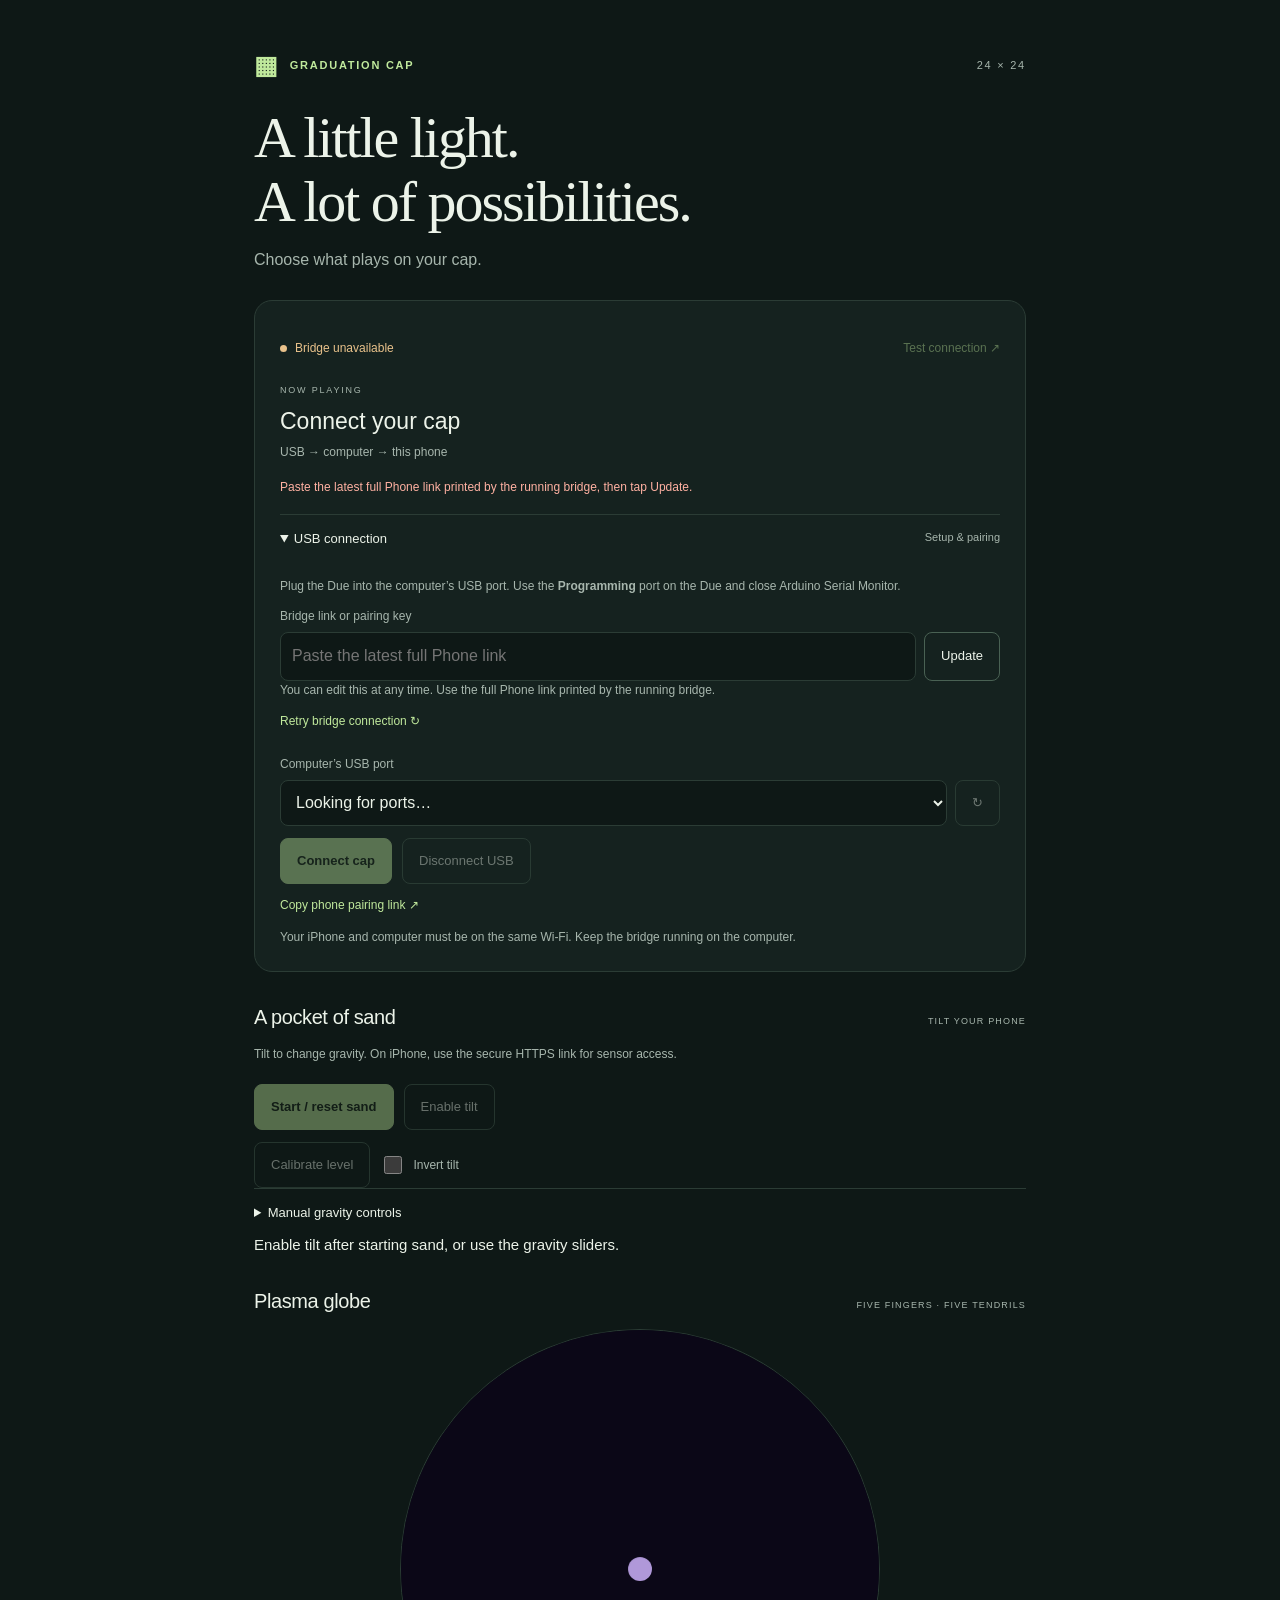
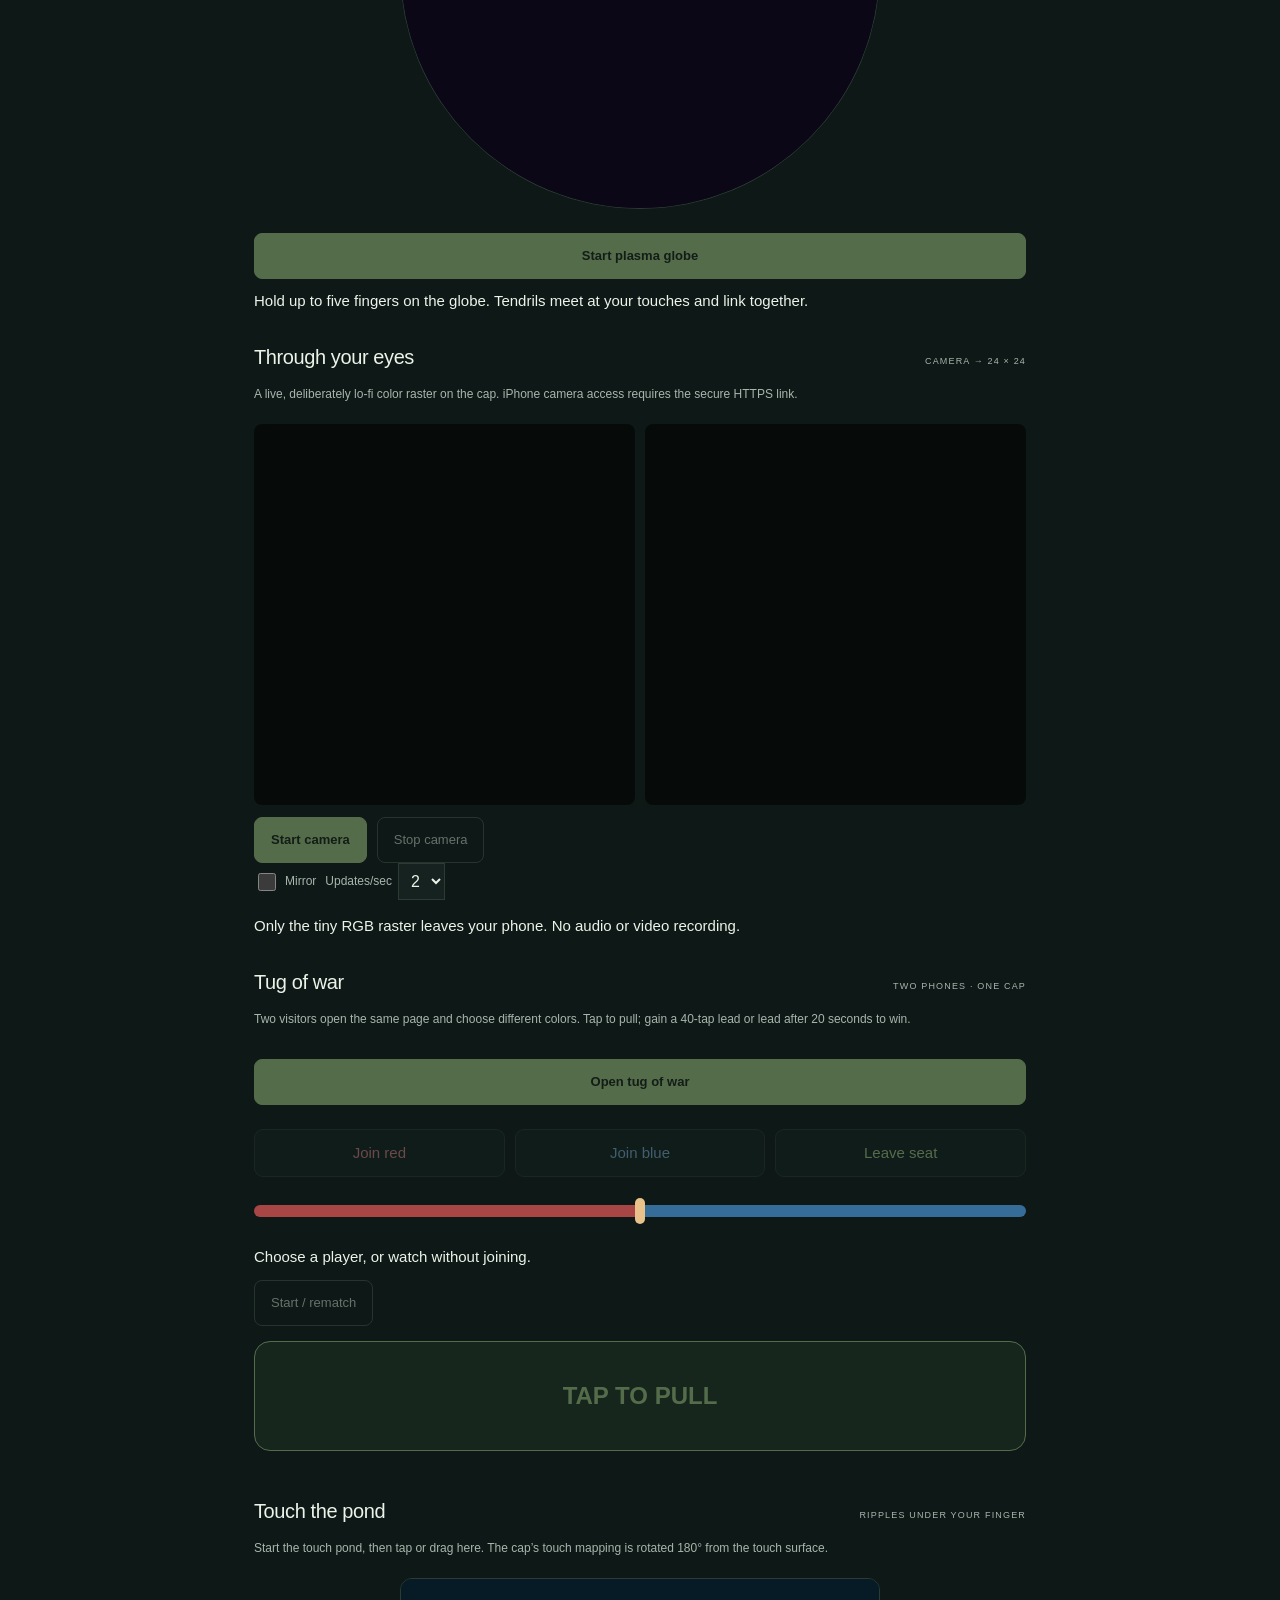
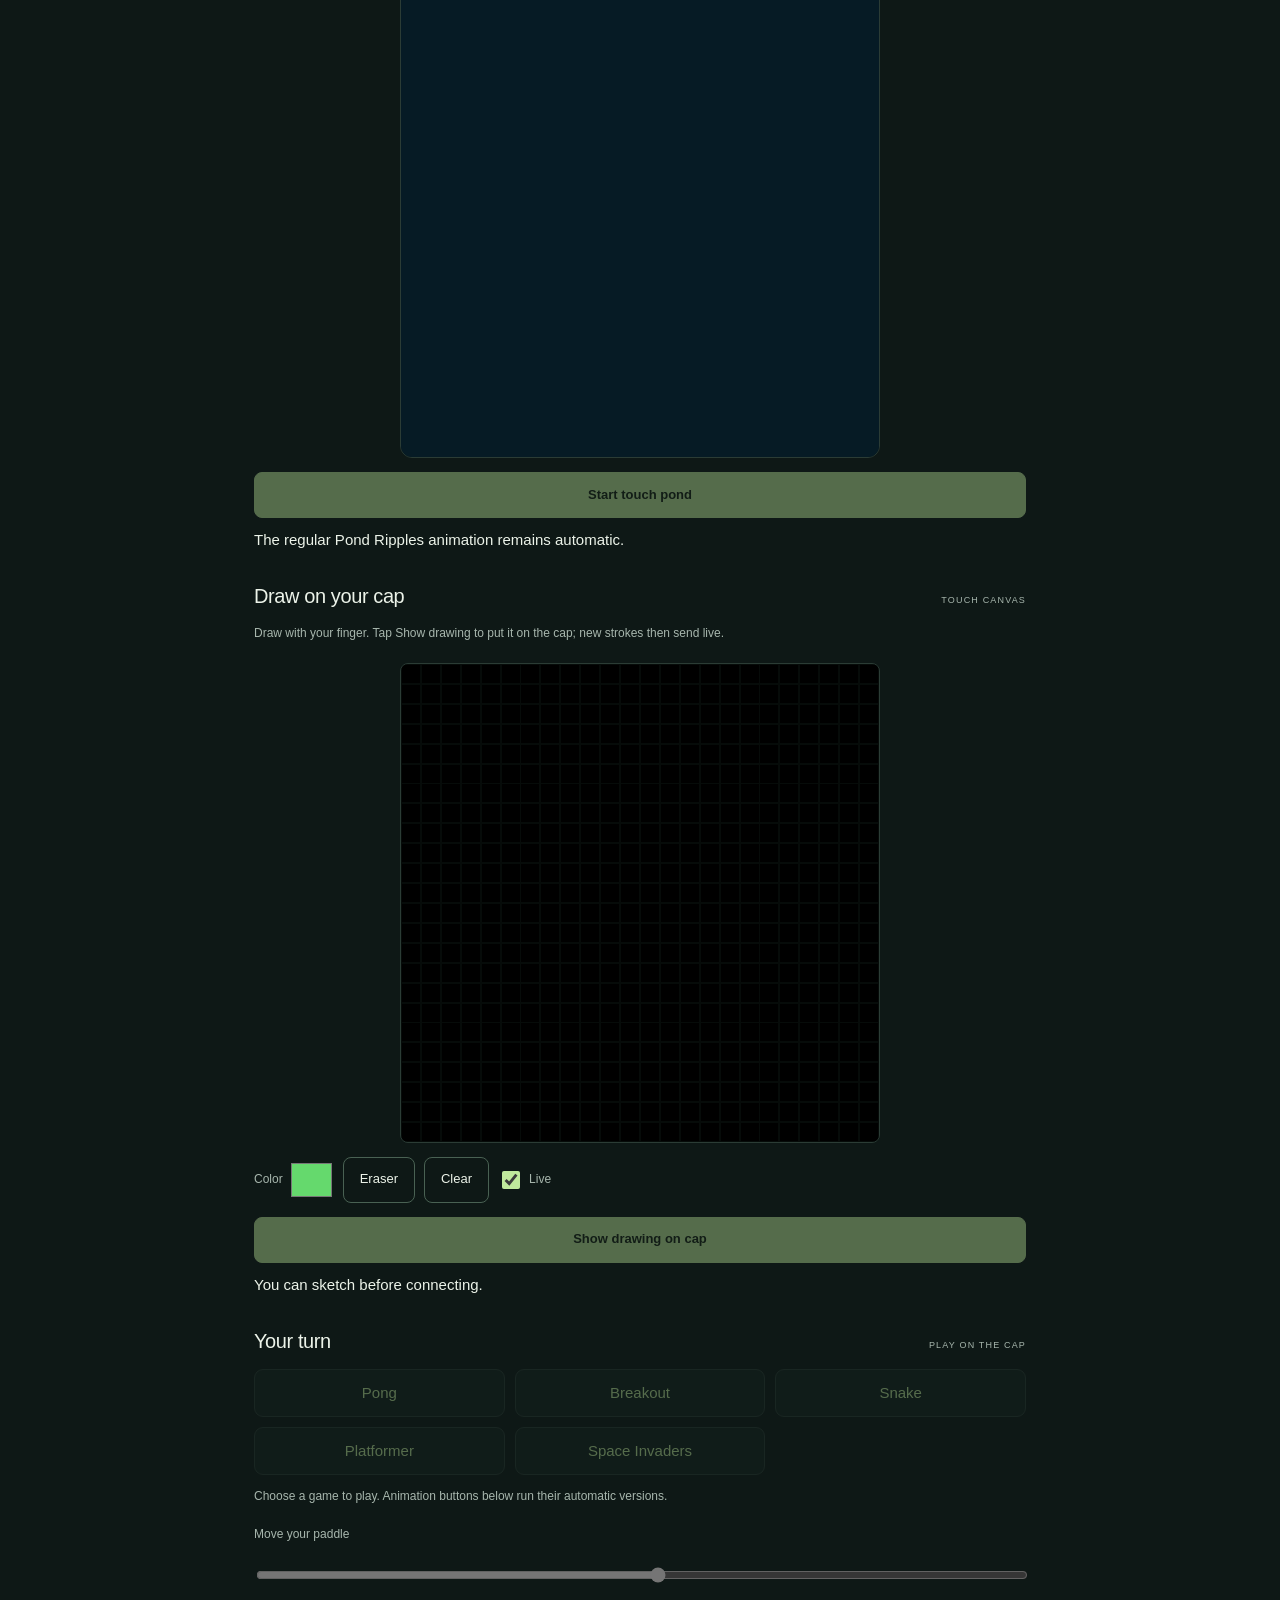
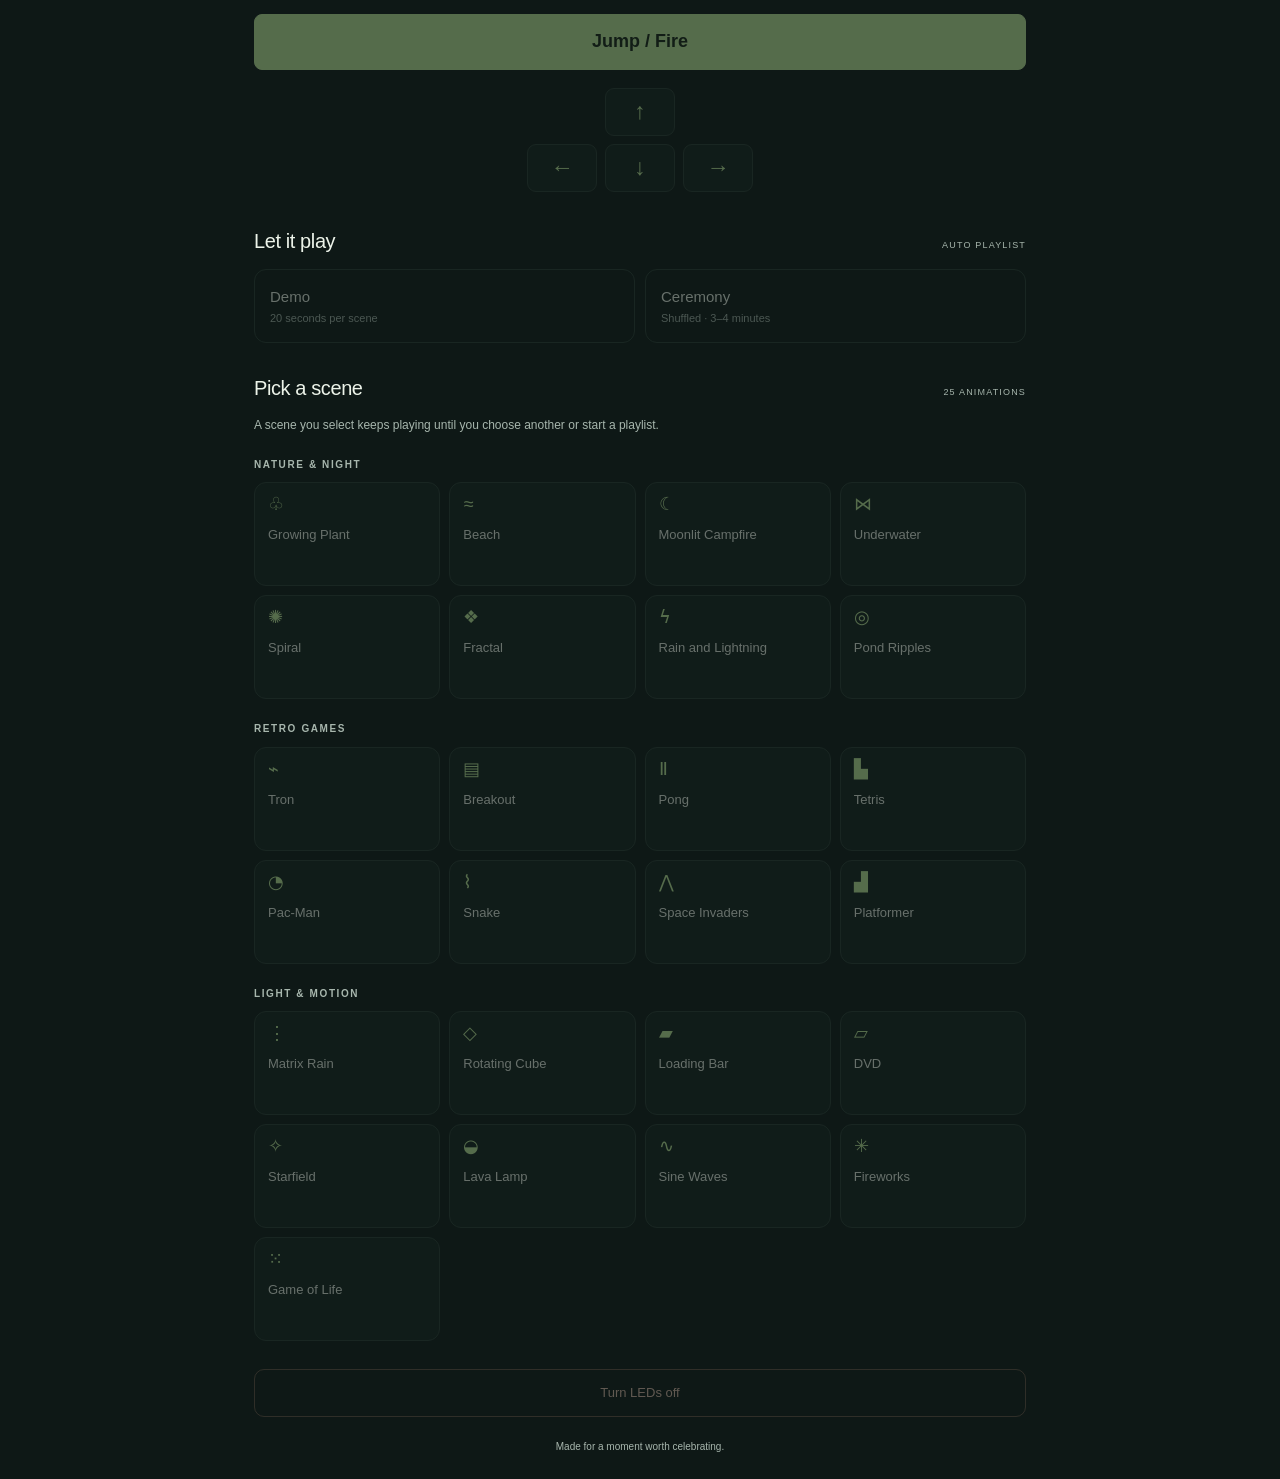
==== index.html @ 02a9f04c "Add files via upload" ====
<!doctype html>
<html lang="en">
<head>
  <meta charset="utf-8">
  <meta name="viewport" content="width=device-width,initial-scale=1,viewport-fit=cover">
  <meta name="theme-color" content="#0e1816">
  <title>Graduation Cap · Controller</title>
  <link rel="stylesheet" href="style.css?v=6">
  <script src="app.js?v=6" defer></script>
</head>
<body>
<main>
  <header>
    <div class="eyebrow"><span class="matrix-icon" aria-hidden="true">▦</span> GRADUATION CAP <span class="edition">24 × 24</span></div>
    <h1>A little light.<br>A lot of possibilities.</h1>
    <p class="intro">Choose what plays on your cap.</p>
  </header>
  <section class="connection" aria-label="Cap connection">
    <div class="connection-top"><span id="connectionBadge" class="badge"><i></i> Checking bridge</span><button id="ping" class="text-button" data-control disabled>Test connection ↗</button></div>
    <div class="now"><span class="label">NOW PLAYING</span><strong id="nowPlaying">Connect your cap</strong><span id="modeLabel">USB → computer → this phone</span></div>
    <p id="feedback" class="feedback" role="status" aria-live="polite">Opening the local bridge…</p>
    <details id="setup" open>
      <summary>USB connection <span>Setup & pairing</span></summary>
      <div class="setup-body">
        <p>Plug the Due into the computer’s USB port. Use the <strong>Programming</strong> port on the Due and close Arduino Serial Monitor.</p>
        <div id="pairing"><label for="pairKey">Bridge link or pairing key</label><div class="input-row"><input id="pairKey" type="text" autocomplete="off" autocapitalize="none" spellcheck="false" placeholder="Paste the latest full Phone link"><button id="pair" class="secondary">Update</button></div><p class="hint">You can edit this at any time. Use the full Phone link printed by the running bridge.</p><button id="retry" class="text-button">Retry bridge connection ↻</button></div>
        <label for="ports">Computer’s USB port</label>
        <div class="input-row"><select id="ports"><option value="">Looking for ports…</option></select><button id="refresh" class="secondary" aria-label="Refresh USB ports">↻</button></div>
        <div class="setup-actions"><button id="connect" class="primary">Connect cap</button><button id="disconnect" class="secondary" disabled>Disconnect USB</button></div>
        <button id="copyLink" class="text-button">Copy phone pairing link ↗</button>
        <p class="hint">Your iPhone and computer must be on the same Wi-Fi. Keep the bridge running on the computer.</p>
      </div>
    </details>
  </section>
  <section id="sandSection" aria-label="Tilt controlled sand">
    <div class="section-title"><h2>A pocket of sand</h2><span>TILT YOUR PHONE</span></div>
    <p class="section-note">Tilt to change gravity. On iPhone, use the secure HTTPS link for sensor access.</p>
    <div class="setup-actions"><button id="startSand" class="primary" data-control disabled>Start / reset sand</button><button id="enableTilt" class="secondary">Enable tilt</button></div>
    <div class="setup-actions"><button id="calibrateTilt" class="secondary">Calibrate level</button><label class="live-label"><input id="invertTilt" type="checkbox"> Invert tilt</label></div>
    <details><summary>Manual gravity controls</summary><label for="gravityX">Left / right</label><input id="gravityX" class="paddle-slider" type="range" min="-100" max="100" value="0"><label for="gravityY">Up / down</label><input id="gravityY" class="paddle-slider" type="range" min="-100" max="100" value="80"></details>
    <p id="sandStatus" class="hint" role="status">Enable tilt after starting sand, or use the gravity sliders.</p>
  </section>
  <section aria-label="Multi touch plasma globe">
    <div class="section-title"><h2>Plasma globe</h2><span>FIVE FINGERS · FIVE TENDRILS</span></div>
    <canvas id="plasmaCanvas" width="480" height="480" aria-label="Touch with multiple fingers to attract plasma tendrils"></canvas>
    <button id="startPlasma" class="primary" data-control disabled>Start plasma globe</button>
    <p id="plasmaStatus" class="hint" role="status">Hold up to five fingers on the globe. Tendrils meet at your touches and link together.</p>
  </section>
  <section aria-label="Live camera rasterization">
    <div class="section-title"><h2>Through your eyes</h2><span>CAMERA → 24 × 24</span></div>
    <p class="section-note">A live, deliberately lo-fi color raster on the cap. iPhone camera access requires the secure HTTPS link.</p>
    <div class="camera-previews"><video id="cameraFeed" autoplay muted playsinline aria-label="Local camera preview"></video><canvas id="videoRaster" width="24" height="24" aria-label="24 by 24 camera raster preview"></canvas></div>
    <div class="setup-actions"><button id="startVideo" class="primary" data-control disabled>Start camera</button><button id="stopVideo" class="secondary" disabled>Stop camera</button></div>
    <div class="drawing-tools"><label class="live-label"><input id="mirrorVideo" type="checkbox"> Mirror</label><label>Updates/sec <select id="videoFPS"><option>1</option><option selected>2</option><option>3</option></select></label></div>
    <p id="videoStatus" class="hint" role="status">Only the tiny RGB raster leaves your phone. No audio or video recording.</p>
  </section>
  <section aria-label="Two player tug of war">
    <div class="section-title"><h2>Tug of war</h2><span>TWO PHONES · ONE CAP</span></div>
    <p class="section-note">Two visitors open the same page and choose different colors. Tap to pull; gain a 40-tap lead or lead after 20 seconds to win.</p>
    <button id="openTug" class="primary" data-control disabled>Open tug of war</button>
    <div class="game-buttons tug-seats"><button id="joinRed" disabled>Join red</button><button id="joinBlue" disabled>Join blue</button><button id="leaveTug" disabled>Leave seat</button></div>
    <div class="tug-track" aria-label="Shared rope position"><span id="tugKnot"></span></div>
    <p id="tugStatus" class="hint" role="status">Choose a player, or watch without joining.</p>
    <div class="setup-actions"><button id="startTug" class="secondary" disabled>Start / rematch</button></div>
    <button id="tapTug" class="tap-button" disabled>TAP TO PULL</button>
  </section>
  <section aria-label="Interactive pond ripples">
    <div class="section-title"><h2>Touch the pond</h2><span>RIPPLES UNDER YOUR FINGER</span></div>
    <p class="section-note">Start the touch pond, then tap or drag here. The cap’s touch mapping is rotated 180° from the touch surface.</p>
    <canvas id="rippleCanvas" width="480" height="480" aria-label="Touch here to create ripples on the cap"></canvas>
    <button id="startRipples" class="primary" data-control disabled>Start touch pond</button>
    <p id="rippleStatus" class="hint" role="status">The regular Pond Ripples animation remains automatic.</p>
  </section>
  <section class="creative" aria-label="Touch drawing">
    <div class="section-title"><h2>Draw on your cap</h2><span>TOUCH CANVAS</span></div>
    <p class="section-note">Draw with your finger. Tap Show drawing to put it on the cap; new strokes then send live.</p>
    <canvas id="drawCanvas" width="480" height="480" aria-label="24 by 24 pixel drawing canvas"></canvas>
    <div class="drawing-tools">
      <label class="color-label">Color <input id="brushColor" type="color" value="#65d96d"></label>
      <button id="eraser" class="secondary" aria-pressed="false">Eraser</button>
      <button id="clearDrawing" class="secondary">Clear</button>
      <label class="live-label"><input id="liveDrawing" type="checkbox" checked> Live</label>
    </div>
    <button id="showDrawing" class="primary" data-control disabled>Show drawing on cap</button>
    <p id="drawingStatus" class="hint" role="status">You can sketch before connecting.</p>
  </section>
  <section aria-label="Playable games">
    <div class="section-title"><h2>Your turn</h2><span>PLAY ON THE CAP</span></div>
    <div class="game-buttons"><button data-game="6" data-control disabled>Pong</button><button data-game="3" data-control disabled>Breakout</button><button data-game="13" data-control disabled>Snake</button><button data-game="16" data-control disabled>Platformer</button><button data-game="14" data-control disabled>Space Invaders</button></div>
    <p id="gameHelp" class="section-note">Choose a game to play. Animation buttons below run their automatic versions.</p>
    <label id="paddleLabel" for="paddle">Move your paddle</label><input id="paddle" class="paddle-slider" type="range" min="0" max="23" value="12" disabled>
    <button id="gameAction" class="primary game-action" disabled>Jump / Fire</button>
    <div id="snakePad" class="snake-pad" aria-label="Directional game controls and swipe area">
      <button data-direction="UP" disabled aria-label="Move up">↑</button>
      <div><button data-direction="LEFT" disabled aria-label="Move left">←</button><button data-direction="DOWN" disabled aria-label="Move down">↓</button><button data-direction="RIGHT" disabled aria-label="Move right">→</button></div>
    </div>
  </section>
  <section class="playlist" aria-label="Playback controls">
    <div class="section-title"><h2>Let it play</h2><span>AUTO PLAYLIST</span></div>
    <div class="mode-buttons"><button data-mode="DEMO" data-control disabled><strong>Demo</strong><span>20 seconds per scene</span></button><button data-mode="CEREMONY" data-control disabled><strong>Ceremony</strong><span>Shuffled · 3–4 minutes</span></button></div>
  </section>
  <section aria-label="Select an animation">
    <div class="section-title"><h2>Pick a scene</h2><span id="sceneCount">25 ANIMATIONS</span></div>
    <p class="section-note">A scene you select keeps playing until you choose another or start a playlist.</p>
    <div id="animations"></div>
  </section>
  <footer><button id="off" class="off-button" data-control disabled>Turn LEDs off</button><p>Made for a moment worth celebrating.</p></footer>
</main>
<script src="creative.js?v=6" defer></script>
<script src="pond.js?v=6" defer></script>
<script src="effects.js?v=6" defer></script>
</body>
</html>
---- style.css ----
:root{color-scheme:dark;--bg:#0e1816;--panel:#15221f;--line:#2b3c35;--muted:#a7b6ad;--text:#ecf3e9;--green:#c0e99c;--amber:#e9c28b}*{box-sizing:border-box}body{margin:0;background:var(--bg);color:var(--text);font:15px/1.55 -apple-system,BlinkMacSystemFont,"Segoe UI",sans-serif}main{max-width:820px;margin:auto;padding:40px 24px 24px;padding-bottom:max(24px,env(safe-area-inset-bottom))}button,input,select{font:inherit}button{cursor:pointer;touch-action:manipulation}button:disabled{cursor:default;opacity:.4}button:focus-visible,input:focus-visible,select:focus-visible,summary:focus-visible{outline:2px solid var(--green);outline-offset:4px}header{padding:8px 0 28px}.eyebrow{font-size:11px;letter-spacing:.16em;font-weight:650;display:flex;align-items:center;gap:10px;color:var(--green)}.matrix-icon{font-size:25px;line-height:1}.edition{margin-left:auto;font-weight:400;color:var(--muted)}h1{font-family:Georgia,"Times New Roman",serif;font-size:clamp(38px,6vw,58px);font-weight:400;letter-spacing:-.035em;line-height:1.1;margin:28px 0 14px}.intro{margin:0;color:var(--muted);font-size:16px}.connection{background:var(--panel);border:1px solid var(--line);border-radius:18px;padding:22px}.connection-top{display:flex;justify-content:space-between;align-items:center;gap:10px}.badge{font-size:12px;display:inline-flex;gap:8px;align-items:center;color:var(--amber)}.badge i{width:7px;height:7px;display:block;border-radius:50%;background:currentColor}.badge.connected{color:var(--green)}.text-button{border:0;color:var(--green);background:transparent;padding:12px 0;font-size:12px;min-height:44px;text-align:left}.now{display:flex;flex-direction:column;padding:14px 0 0;gap:3px}.label{font-size:9px;letter-spacing:.2em;color:var(--muted);margin-bottom:3px}.now strong{font-size:23px;font-weight:500}.now>span:last-child{font-size:12px;color:var(--muted)}.feedback{font-size:12px;color:var(--green);min-height:20px;overflow-wrap:anywhere;margin:16px 0}.feedback.error{color:#ffb1a2}details{border-top:1px solid var(--line)}summary{cursor:pointer;padding:14px 0 0;font-size:13px;min-height:44px}summary span{float:right;font-size:11px;color:var(--muted)}.setup-body{padding-top:6px}.setup-body p{font-size:12px;color:var(--muted)}label{font-size:12px;display:block;color:var(--muted);margin:12px 0 6px}.input-row{display:flex;gap:8px}.input-row input,.input-row select{flex:1;min-width:0;width:100%;background:var(--bg);color:var(--text);border:1px solid var(--line);border-radius:8px;padding:11px;font-size:16px;min-height:46px}.primary,.secondary{border-radius:8px;padding:10px 16px;font-size:13px;min-height:46px;white-space:nowrap}.primary{background:var(--green);color:#182517;border:1px solid var(--green);font-weight:650}.secondary{background:transparent;color:var(--text);border:1px solid #496153}.setup-actions{display:flex;gap:10px;margin:12px 0 0}.hint{margin:0}.section-title{display:flex;align-items:baseline;justify-content:space-between;gap:10px;margin:30px 0 12px}h2{font-size:20px;font-weight:500;letter-spacing:-.02em;margin:0}.section-title>span{font-size:9px;letter-spacing:.13em;color:var(--muted)}.mode-buttons{display:grid;grid-template-columns:1fr 1fr;gap:10px}.mode-buttons button{display:flex;flex-direction:column;align-items:flex-start;background:transparent;color:var(--text);border:1px solid var(--line);padding:15px;border-radius:12px;gap:2px}.mode-buttons strong{font-weight:500;font-size:15px}.mode-buttons span{font-size:11px;color:var(--muted)}.mode-buttons button.active{border-color:var(--green);background:#1d2e23}.section-note{font-size:12px;color:var(--muted);margin:0 0 20px}.group-title{font-size:10px;color:var(--muted);letter-spacing:.16em;margin:22px 0 10px}.scene-grid{display:grid;grid-template-columns:repeat(3,minmax(0,1fr));gap:9px}.scene{background:var(--panel);color:var(--text);text-align:left;border:1px solid var(--line);border-radius:12px;min-height:91px;padding:13px;display:flex;flex-direction:column;gap:13px;position:relative}.scene .symbol{color:var(--green);font-size:18px;font-family:monospace;line-height:1}.scene .scene-name{font-size:12px;line-height:1.25}.scene.active{border-color:var(--green);background:#213122}.scene.active::after{content:"●";position:absolute;right:10px;top:8px;color:var(--green);font-size:8px}.scene.busy{border-color:var(--amber)}footer{text-align:center;padding-top:28px}.off-button{width:100%;min-height:48px;background:transparent;color:#dcbaa9;border:1px solid #635044;border-radius:10px;font-size:13px}footer p{font-size:10px;color:var(--muted);margin:22px 0 0}button:not(:disabled):active{transform:translateY(1px)}@media(min-width:620px){main{padding-top:45px}.scene-grid{grid-template-columns:repeat(4,minmax(0,1fr))}.scene{min-height:104px}.scene .scene-name{font-size:13px}.connection{padding:25px}}@media(max-width:360px){main{padding:25px 16px}.connection{padding:16px}.scene-grid{grid-template-columns:repeat(2,minmax(0,1fr))}.text-button{font-size:11px}}
#drawCanvas{display:block;width:100%;max-width:480px;aspect-ratio:1;margin:0 auto 14px;border:1px solid var(--line);border-radius:8px;touch-action:none;image-rendering:pixelated}.creative{margin-top:24px}.drawing-tools{display:flex;align-items:center;gap:9px;flex-wrap:wrap;margin-bottom:14px}.drawing-tools label{margin:0;display:flex;align-items:center;gap:6px}.color-label input{width:45px;height:42px;border:0;background:none;padding:0}.live-label input{width:18px;height:18px;accent-color:var(--green)}#showDrawing{width:100%;margin-bottom:10px}.game-buttons{display:grid;grid-template-columns:repeat(3,1fr);gap:10px;margin-bottom:12px}.game-buttons button,.snake-pad button{min-height:48px;border:1px solid var(--line);border-radius:9px;background:var(--panel);color:var(--green);font:inherit}.game-buttons button.active{border-color:var(--green)}.paddle-slider{display:block;width:100%;height:50px;accent-color:var(--green);touch-action:pan-y}.snake-pad{touch-action:none;text-align:center;margin:12px auto;max-width:300px}.snake-pad button{width:70px;margin:4px;font-size:23px}.drawing-tools button[aria-pressed=true]{background:#334b35;border-color:var(--green)}#drawingStatus{overflow-wrap:anywhere}

.game-action{display:block;width:100%;margin:14px 0;min-height:56px;font-size:18px;touch-action:manipulation}

#rippleCanvas{display:block;width:100%;max-width:480px;aspect-ratio:1;margin:0 auto 14px;border:1px solid var(--line);border-radius:12px;touch-action:none}#startRipples{width:100%;margin-bottom:10px}#rippleStatus{margin-bottom:24px}
#plasmaCanvas{display:block;width:100%;max-width:480px;aspect-ratio:1;margin:0 auto 14px;border:1px solid var(--line);border-radius:50%;touch-action:none}#startPlasma,#openTug{width:100%;margin:10px 0}.camera-previews{display:grid;grid-template-columns:1fr 1fr;gap:10px}.camera-previews video,.camera-previews canvas{display:block;background:#060b09;max-width:100%;width:100%;aspect-ratio:1;object-fit:cover;border-radius:8px}.camera-previews canvas{image-rendering:pixelated}.drawing-tools select{background:var(--panel);color:var(--text);border:1px solid var(--line);padding:8px;font-size:16px}.tug-seats{margin-top:14px}#joinRed{color:#ef9696}#joinBlue{color:#8dc7ed}.tug-track{height:12px;border-radius:8px;background:linear-gradient(90deg,#a84646 0 50%,#356d98 50%);position:relative;margin:28px 0}#tugKnot{position:absolute;left:50%;top:-7px;height:26px;width:10px;background:var(--amber);border-radius:5px;transform:translateX(-50%);transition:left .15s}.tap-button{width:100%;min-height:110px;border:1px solid var(--green);border-radius:16px;background:#233c28;color:var(--green);font:600 24px/1.2 -apple-system,sans-serif;margin:15px 0;touch-action:none;user-select:none;-webkit-user-select:none}.setup-actions .live-label{margin:auto 0;display:flex;gap:8px;align-items:center}
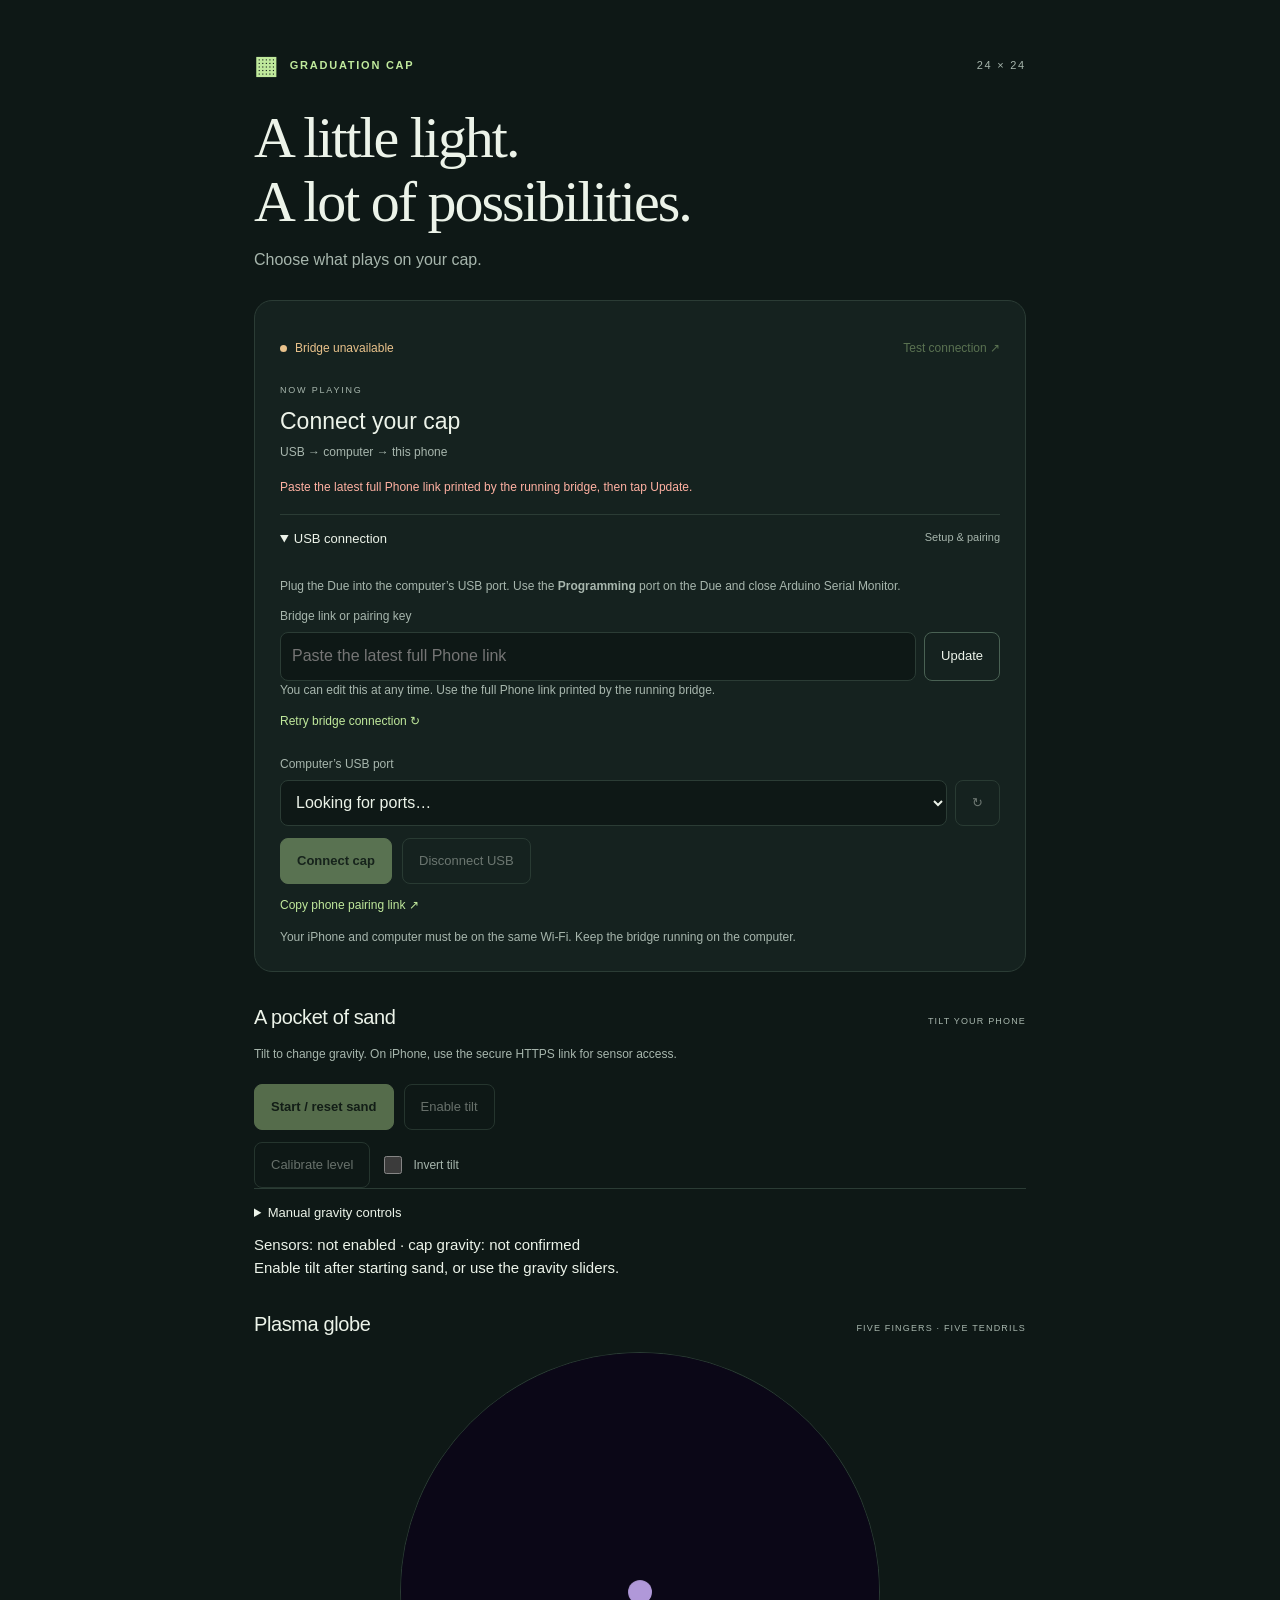
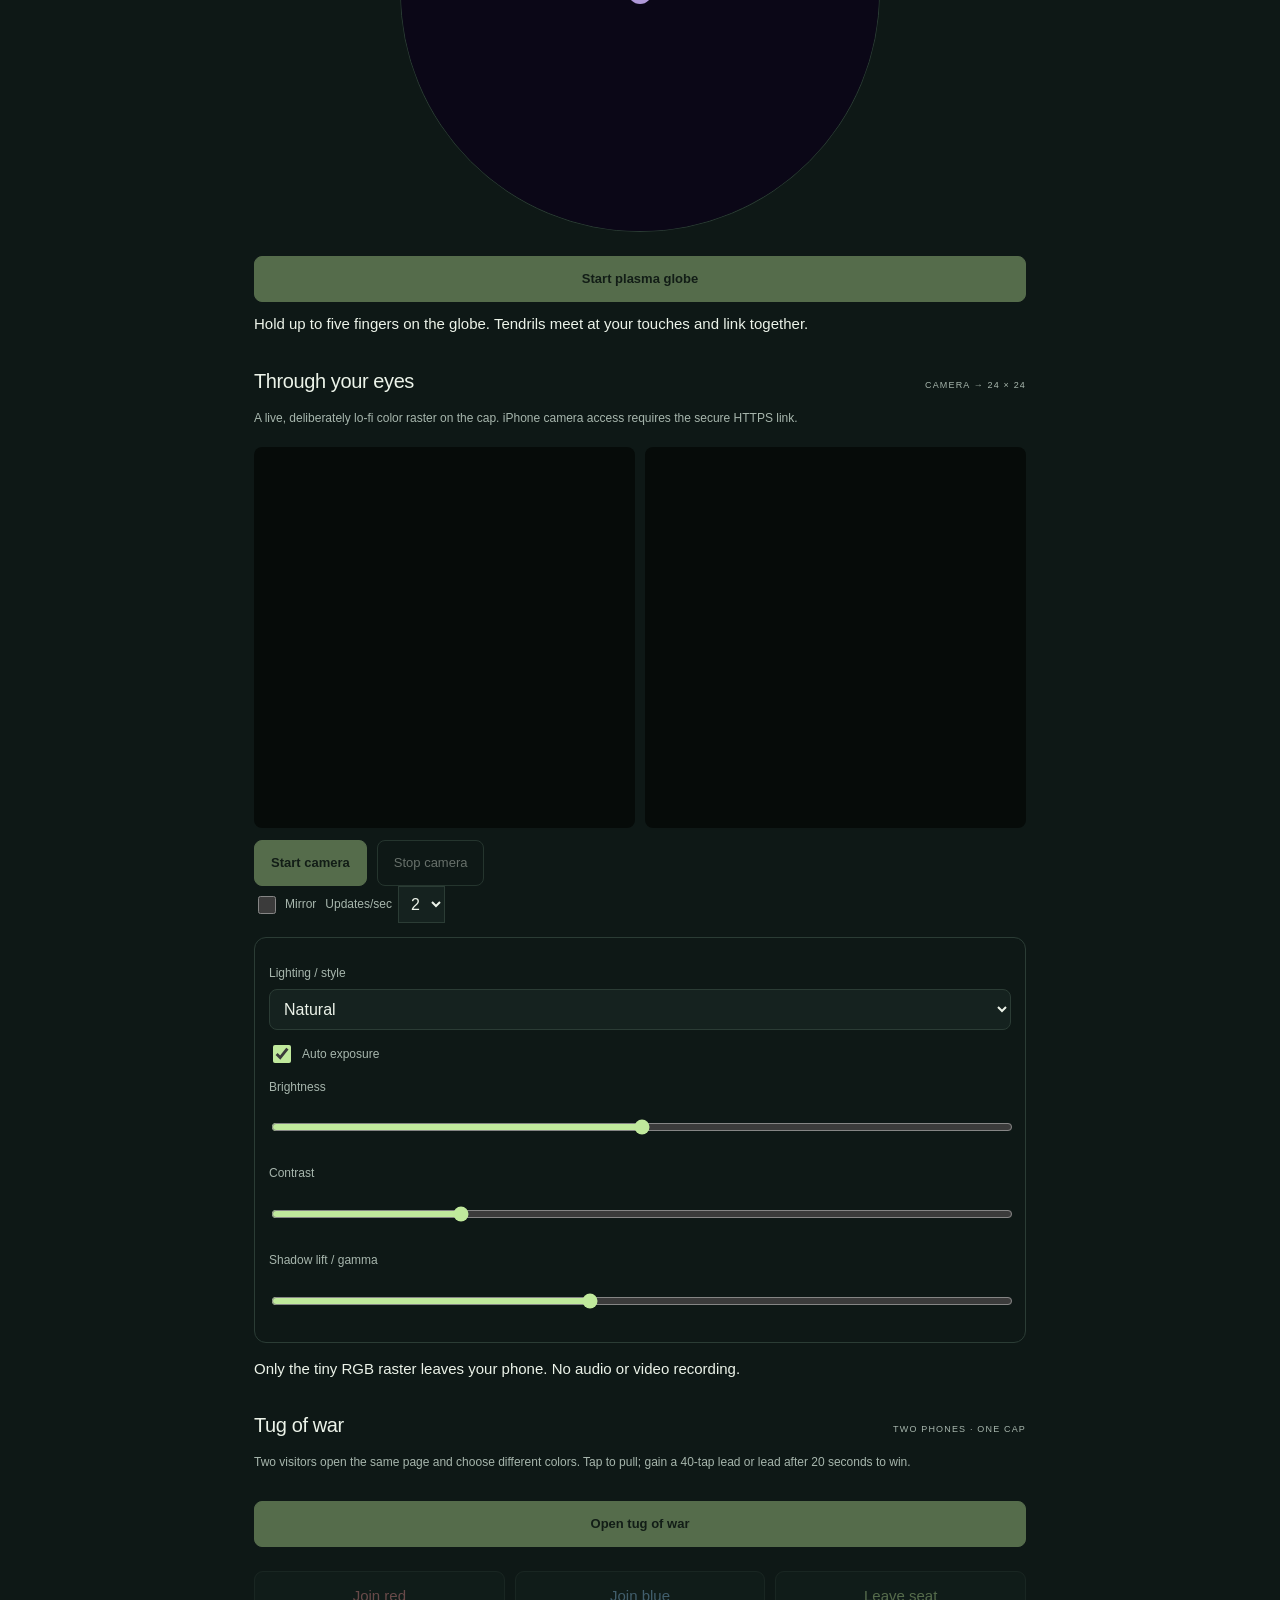
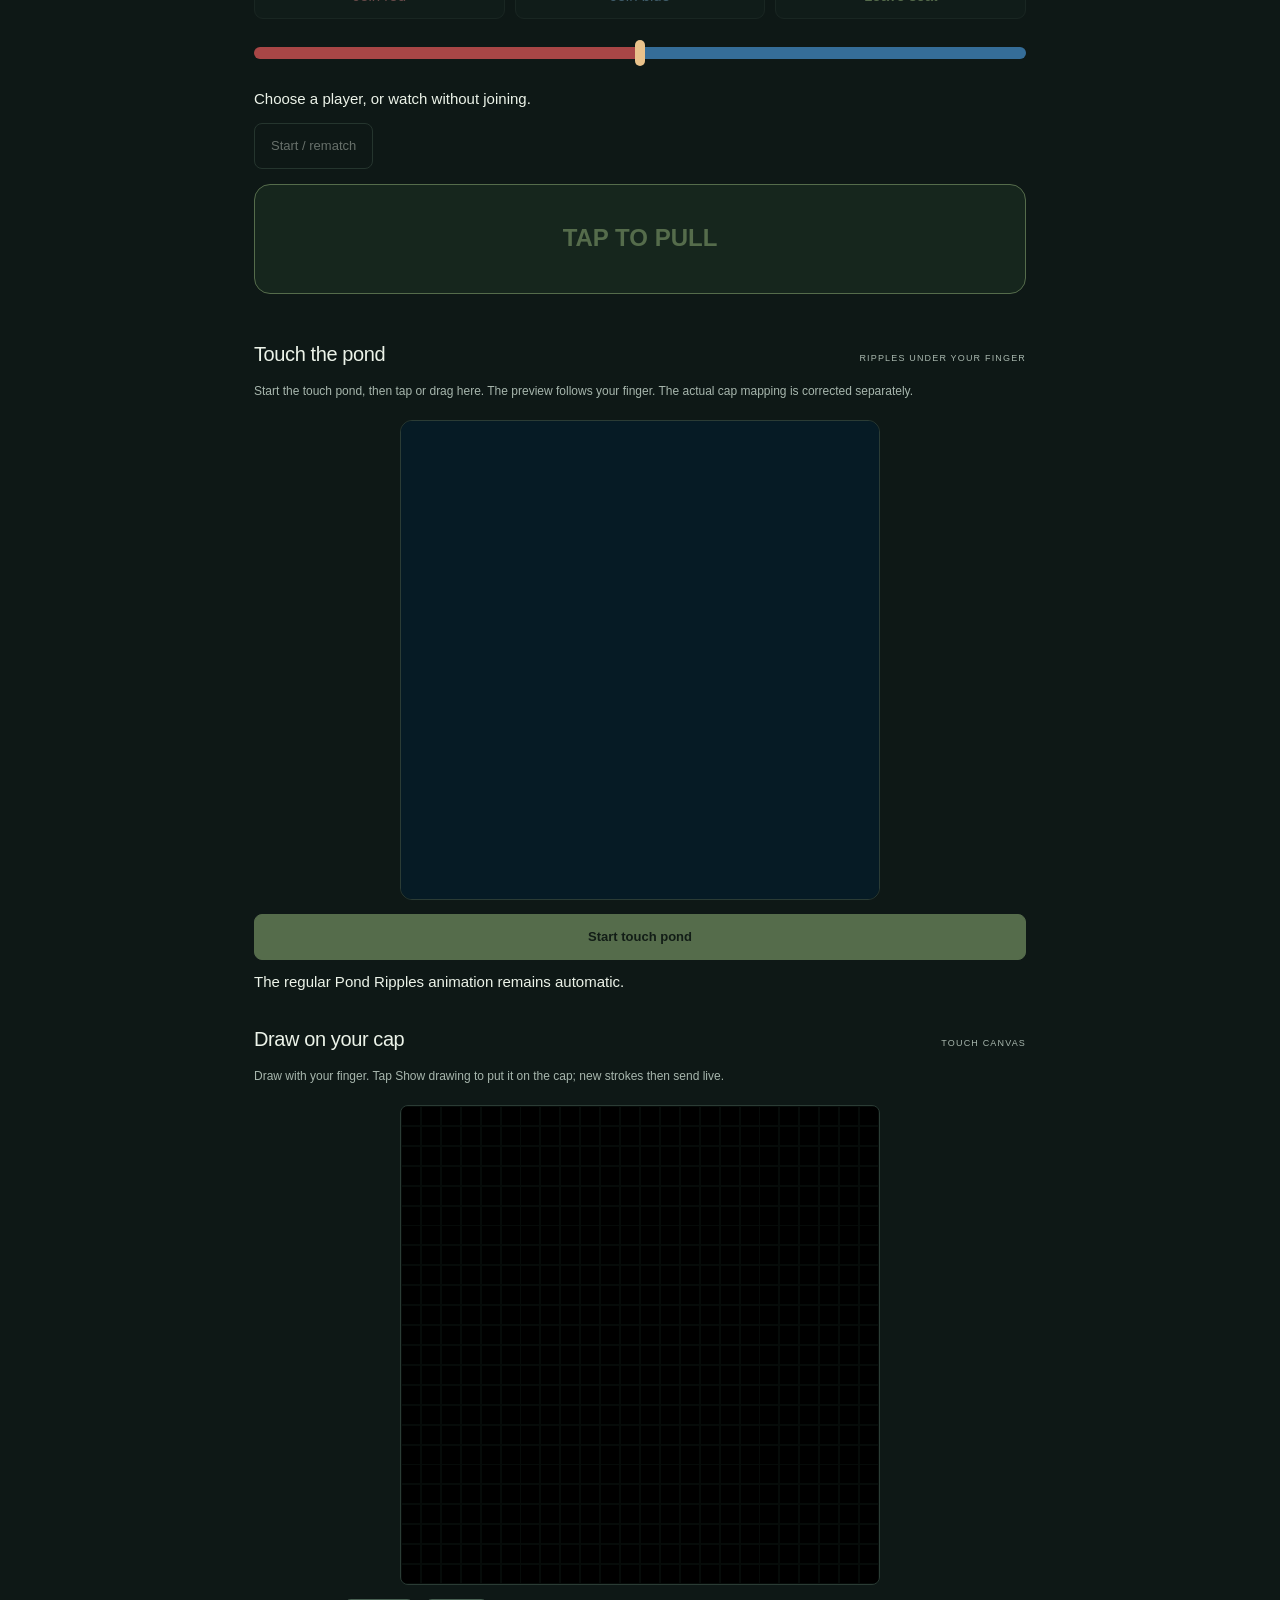
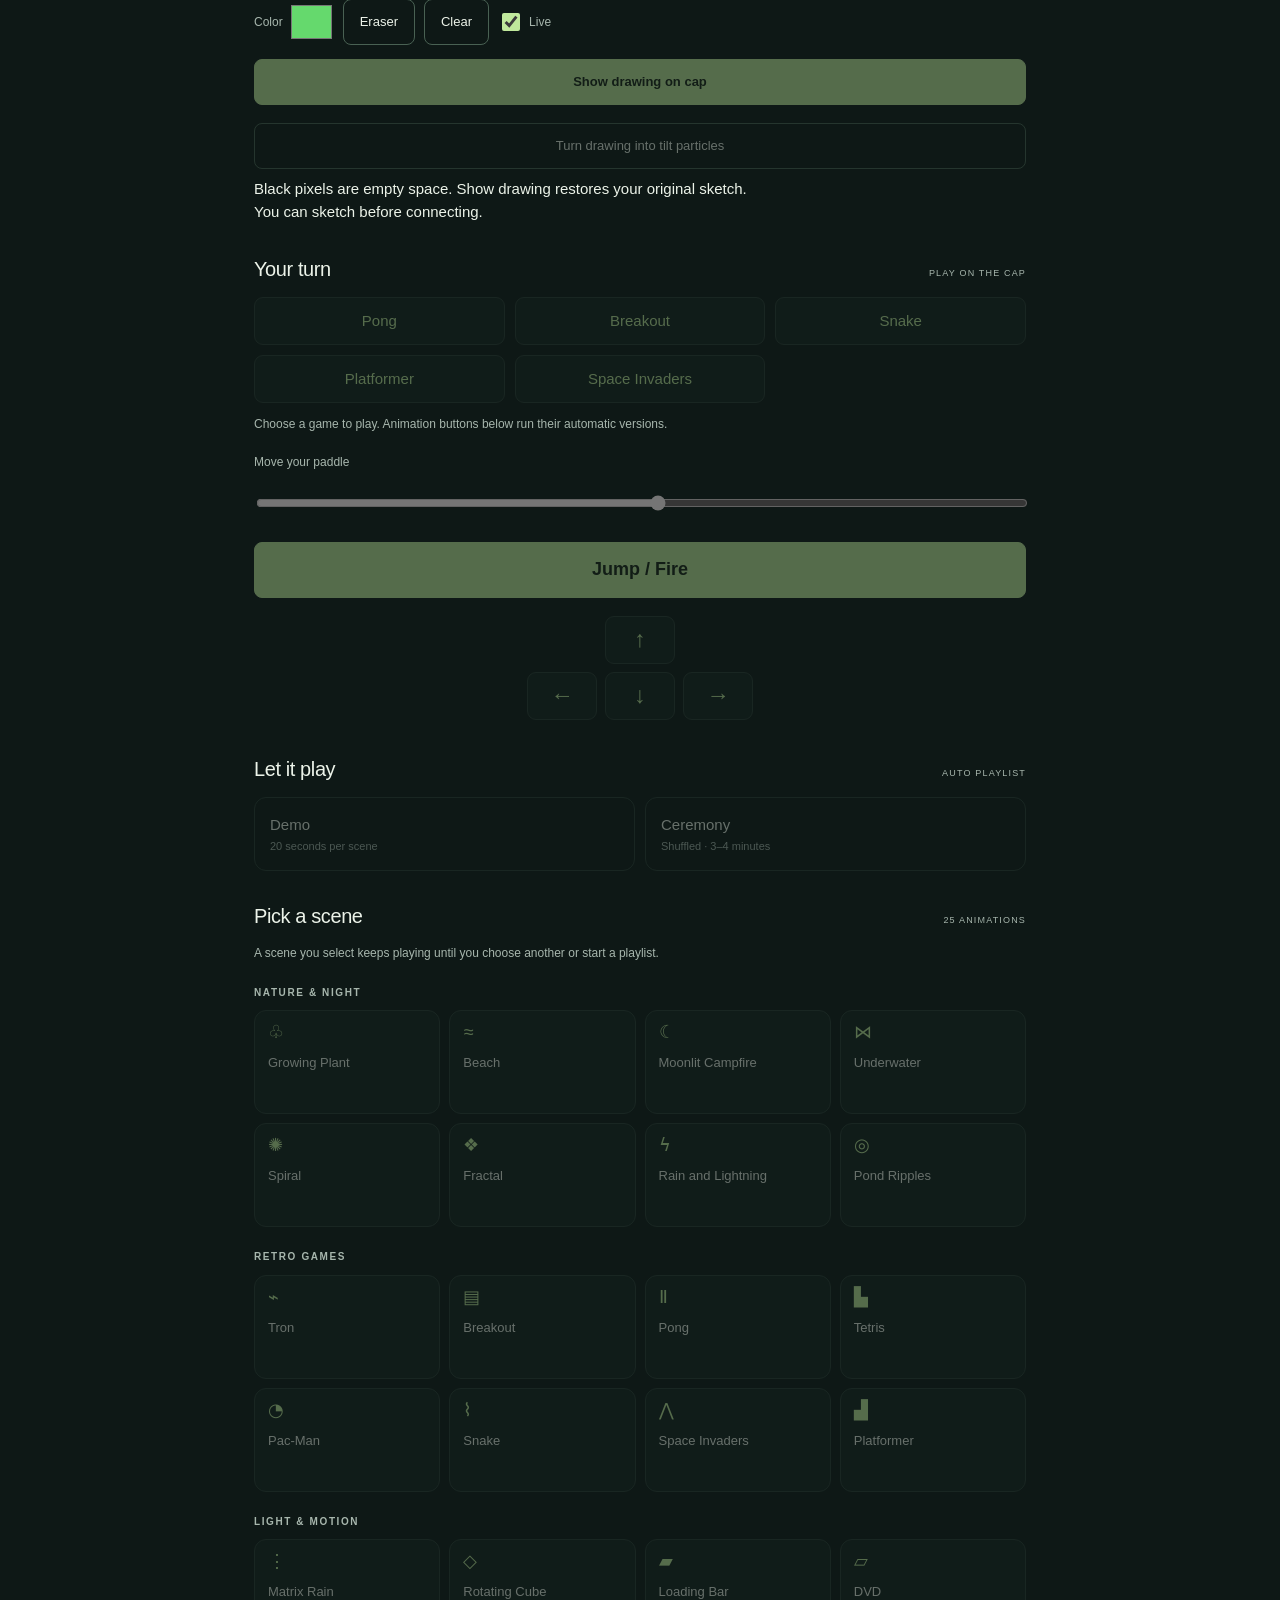
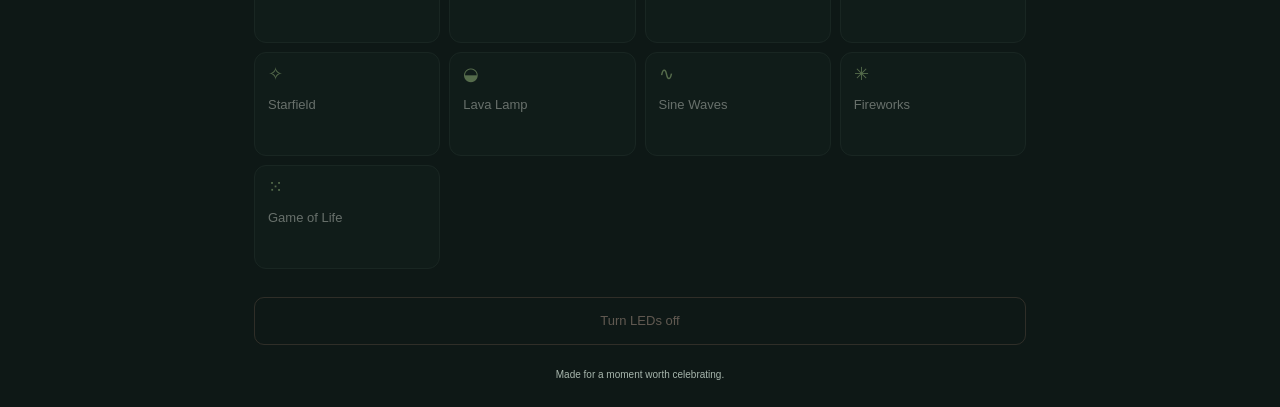
==== commit c62a3261: "Add files via upload" ====
--- a/index.html
+++ b/index.html
@@ -5,8 +5,8 @@
   <meta name="viewport" content="width=device-width,initial-scale=1,viewport-fit=cover">
   <meta name="theme-color" content="#0e1816">
   <title>Graduation Cap · Controller</title>
-  <link rel="stylesheet" href="style.css?v=6">
-  <script src="app.js?v=6" defer></script>
+  <link rel="stylesheet" href="style.css?v=7">
+  <script src="app.js?v=7" defer></script>
 </head>
 <body>
 <main>
@@ -38,6 +38,7 @@
     <div class="setup-actions"><button id="startSand" class="primary" data-control disabled>Start / reset sand</button><button id="enableTilt" class="secondary">Enable tilt</button></div>
     <div class="setup-actions"><button id="calibrateTilt" class="secondary">Calibrate level</button><label class="live-label"><input id="invertTilt" type="checkbox"> Invert tilt</label></div>
     <details><summary>Manual gravity controls</summary><label for="gravityX">Left / right</label><input id="gravityX" class="paddle-slider" type="range" min="-100" max="100" value="0"><label for="gravityY">Up / down</label><input id="gravityY" class="paddle-slider" type="range" min="-100" max="100" value="80"></details>
+    <p id="tiltDiagnostics" class="hint" role="status">Sensors: not enabled · cap gravity: not confirmed</p>
     <p id="sandStatus" class="hint" role="status">Enable tilt after starting sand, or use the gravity sliders.</p>
   </section>
   <section aria-label="Multi touch plasma globe">
@@ -52,6 +53,13 @@
     <div class="camera-previews"><video id="cameraFeed" autoplay muted playsinline aria-label="Local camera preview"></video><canvas id="videoRaster" width="24" height="24" aria-label="24 by 24 camera raster preview"></canvas></div>
     <div class="setup-actions"><button id="startVideo" class="primary" data-control disabled>Start camera</button><button id="stopVideo" class="secondary" disabled>Stop camera</button></div>
     <div class="drawing-tools"><label class="live-label"><input id="mirrorVideo" type="checkbox"> Mirror</label><label>Updates/sec <select id="videoFPS"><option>1</option><option selected>2</option><option>3</option></select></label></div>
+    <div class="video-filters">
+      <label for="videoFilter">Lighting / style</label><select id="videoFilter"><option value="natural">Natural</option><option value="lowlight">Low light</option><option value="bright">Bright / high contrast</option><option value="mono">Grayscale</option><option value="silhouette">Silhouette</option><option value="edges">Edges</option></select>
+      <label class="live-label"><input id="autoExposure" type="checkbox" checked> Auto exposure</label>
+      <label for="videoBrightness">Brightness</label><input id="videoBrightness" class="paddle-slider" type="range" min="-80" max="80" value="0">
+      <label for="videoContrast">Contrast</label><input id="videoContrast" class="paddle-slider" type="range" min="50" max="250" value="100">
+      <label for="videoGamma">Shadow lift / gamma</label><input id="videoGamma" class="paddle-slider" type="range" min="40" max="180" value="100">
+    </div>
     <p id="videoStatus" class="hint" role="status">Only the tiny RGB raster leaves your phone. No audio or video recording.</p>
   </section>
   <section aria-label="Two player tug of war">
@@ -66,7 +74,7 @@
   </section>
   <section aria-label="Interactive pond ripples">
     <div class="section-title"><h2>Touch the pond</h2><span>RIPPLES UNDER YOUR FINGER</span></div>
-    <p class="section-note">Start the touch pond, then tap or drag here. The cap’s touch mapping is rotated 180° from the touch surface.</p>
+    <p class="section-note">Start the touch pond, then tap or drag here. The preview follows your finger. The actual cap mapping is corrected separately.</p>
     <canvas id="rippleCanvas" width="480" height="480" aria-label="Touch here to create ripples on the cap"></canvas>
     <button id="startRipples" class="primary" data-control disabled>Start touch pond</button>
     <p id="rippleStatus" class="hint" role="status">The regular Pond Ripples animation remains automatic.</p>
@@ -82,6 +90,8 @@
       <label class="live-label"><input id="liveDrawing" type="checkbox" checked> Live</label>
     </div>
     <button id="showDrawing" class="primary" data-control disabled>Show drawing on cap</button>
+    <button id="animateDrawing" class="secondary" data-control disabled>Turn drawing into tilt particles</button>
+    <p id="drawingTiltStatus" class="hint" role="status">Black pixels are empty space. Show drawing restores your original sketch.</p>
     <p id="drawingStatus" class="hint" role="status">You can sketch before connecting.</p>
   </section>
   <section aria-label="Playable games">
@@ -106,8 +116,8 @@
   </section>
   <footer><button id="off" class="off-button" data-control disabled>Turn LEDs off</button><p>Made for a moment worth celebrating.</p></footer>
 </main>
-<script src="creative.js?v=6" defer></script>
-<script src="pond.js?v=6" defer></script>
-<script src="effects.js?v=6" defer></script>
+<script src="creative.js?v=7" defer></script>
+<script src="pond.js?v=7" defer></script>
+<script src="effects.js?v=7" defer></script>
 </body>
 </html>
--- a/style.css
+++ b/style.css
@@ -5,3 +5,5 @@
 
 #rippleCanvas{display:block;width:100%;max-width:480px;aspect-ratio:1;margin:0 auto 14px;border:1px solid var(--line);border-radius:12px;touch-action:none}#startRipples{width:100%;margin-bottom:10px}#rippleStatus{margin-bottom:24px}
 #plasmaCanvas{display:block;width:100%;max-width:480px;aspect-ratio:1;margin:0 auto 14px;border:1px solid var(--line);border-radius:50%;touch-action:none}#startPlasma,#openTug{width:100%;margin:10px 0}.camera-previews{display:grid;grid-template-columns:1fr 1fr;gap:10px}.camera-previews video,.camera-previews canvas{display:block;background:#060b09;max-width:100%;width:100%;aspect-ratio:1;object-fit:cover;border-radius:8px}.camera-previews canvas{image-rendering:pixelated}.drawing-tools select{background:var(--panel);color:var(--text);border:1px solid var(--line);padding:8px;font-size:16px}.tug-seats{margin-top:14px}#joinRed{color:#ef9696}#joinBlue{color:#8dc7ed}.tug-track{height:12px;border-radius:8px;background:linear-gradient(90deg,#a84646 0 50%,#356d98 50%);position:relative;margin:28px 0}#tugKnot{position:absolute;left:50%;top:-7px;height:26px;width:10px;background:var(--amber);border-radius:5px;transform:translateX(-50%);transition:left .15s}.tap-button{width:100%;min-height:110px;border:1px solid var(--green);border-radius:16px;background:#233c28;color:var(--green);font:600 24px/1.2 -apple-system,sans-serif;margin:15px 0;touch-action:none;user-select:none;-webkit-user-select:none}.setup-actions .live-label{margin:auto 0;display:flex;gap:8px;align-items:center}
+
+.video-filters{border:1px solid var(--line);border-radius:12px;padding:14px;margin:14px 0}.video-filters>select{width:100%;background:var(--panel);color:var(--text);border:1px solid var(--line);border-radius:8px;padding:10px;font-size:16px}.video-filters .live-label{display:flex;gap:8px;align-items:center}#animateDrawing{width:100%;margin:8px 0}
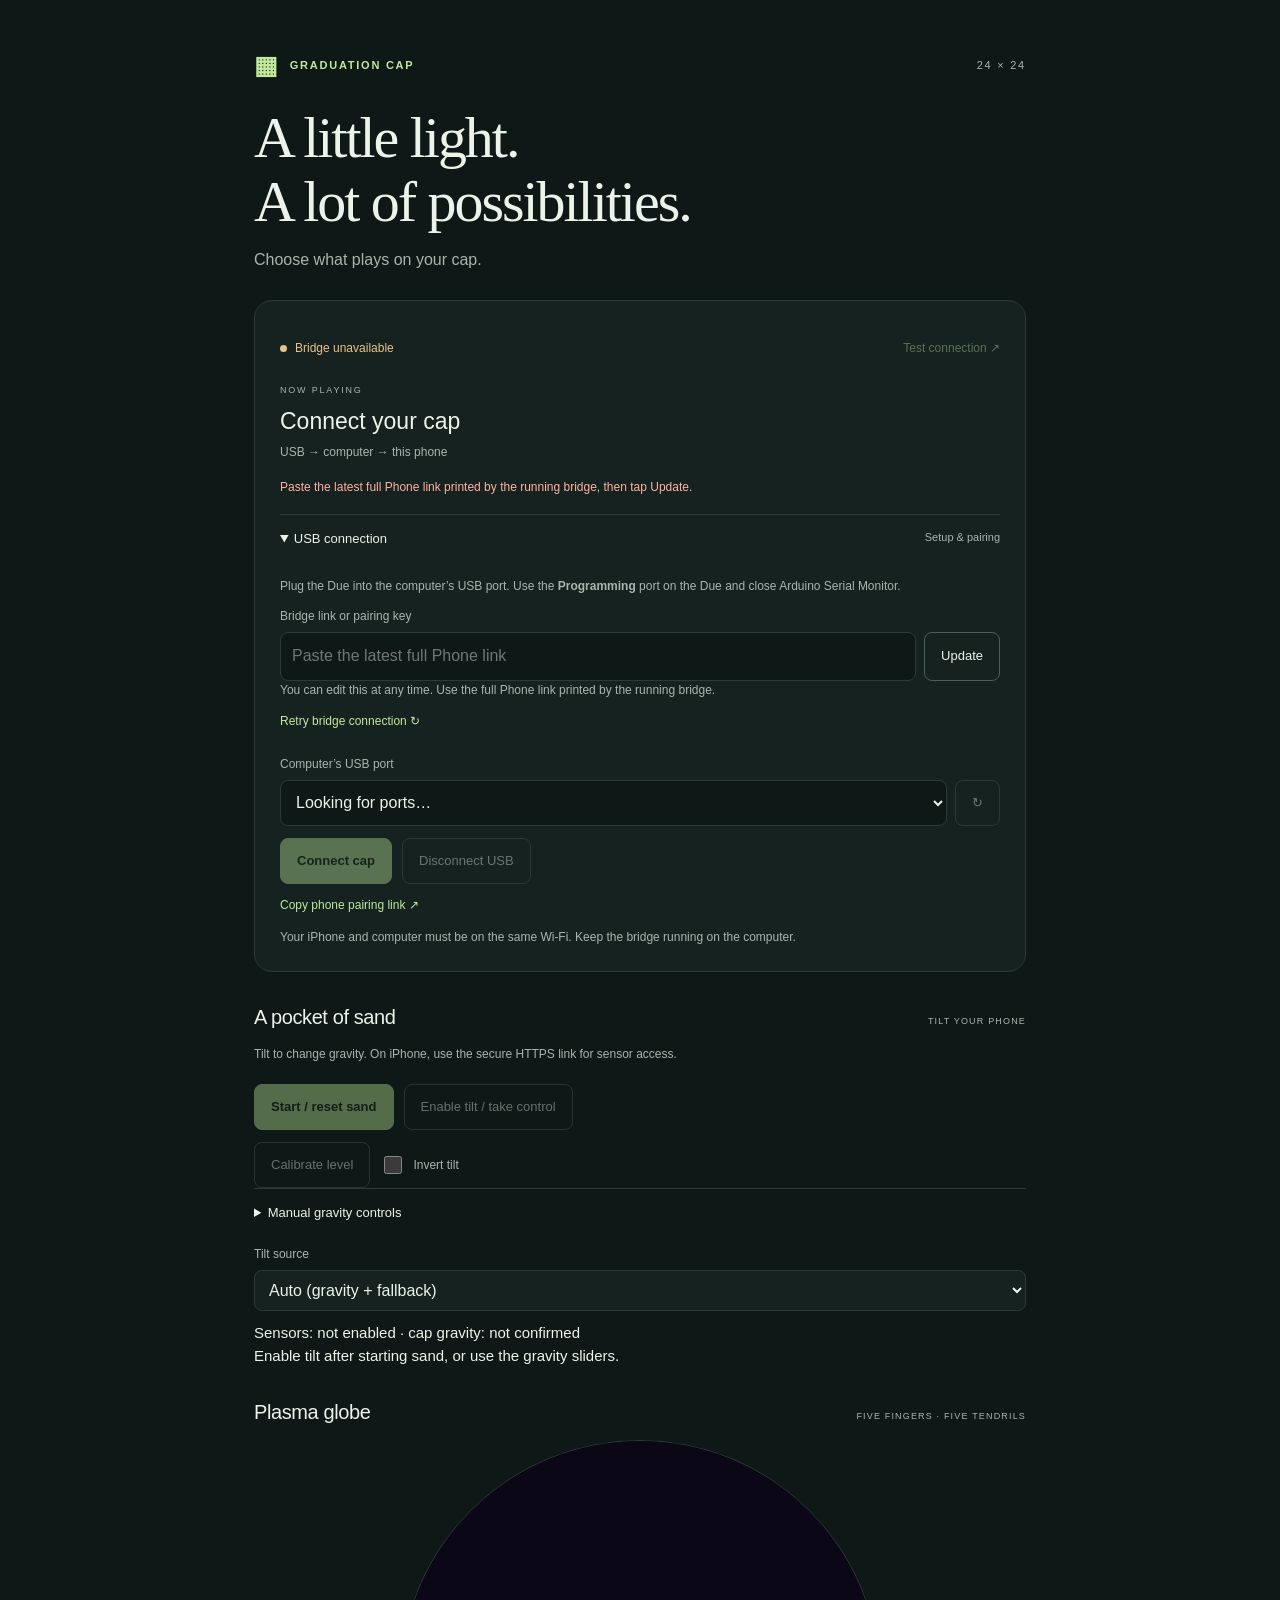
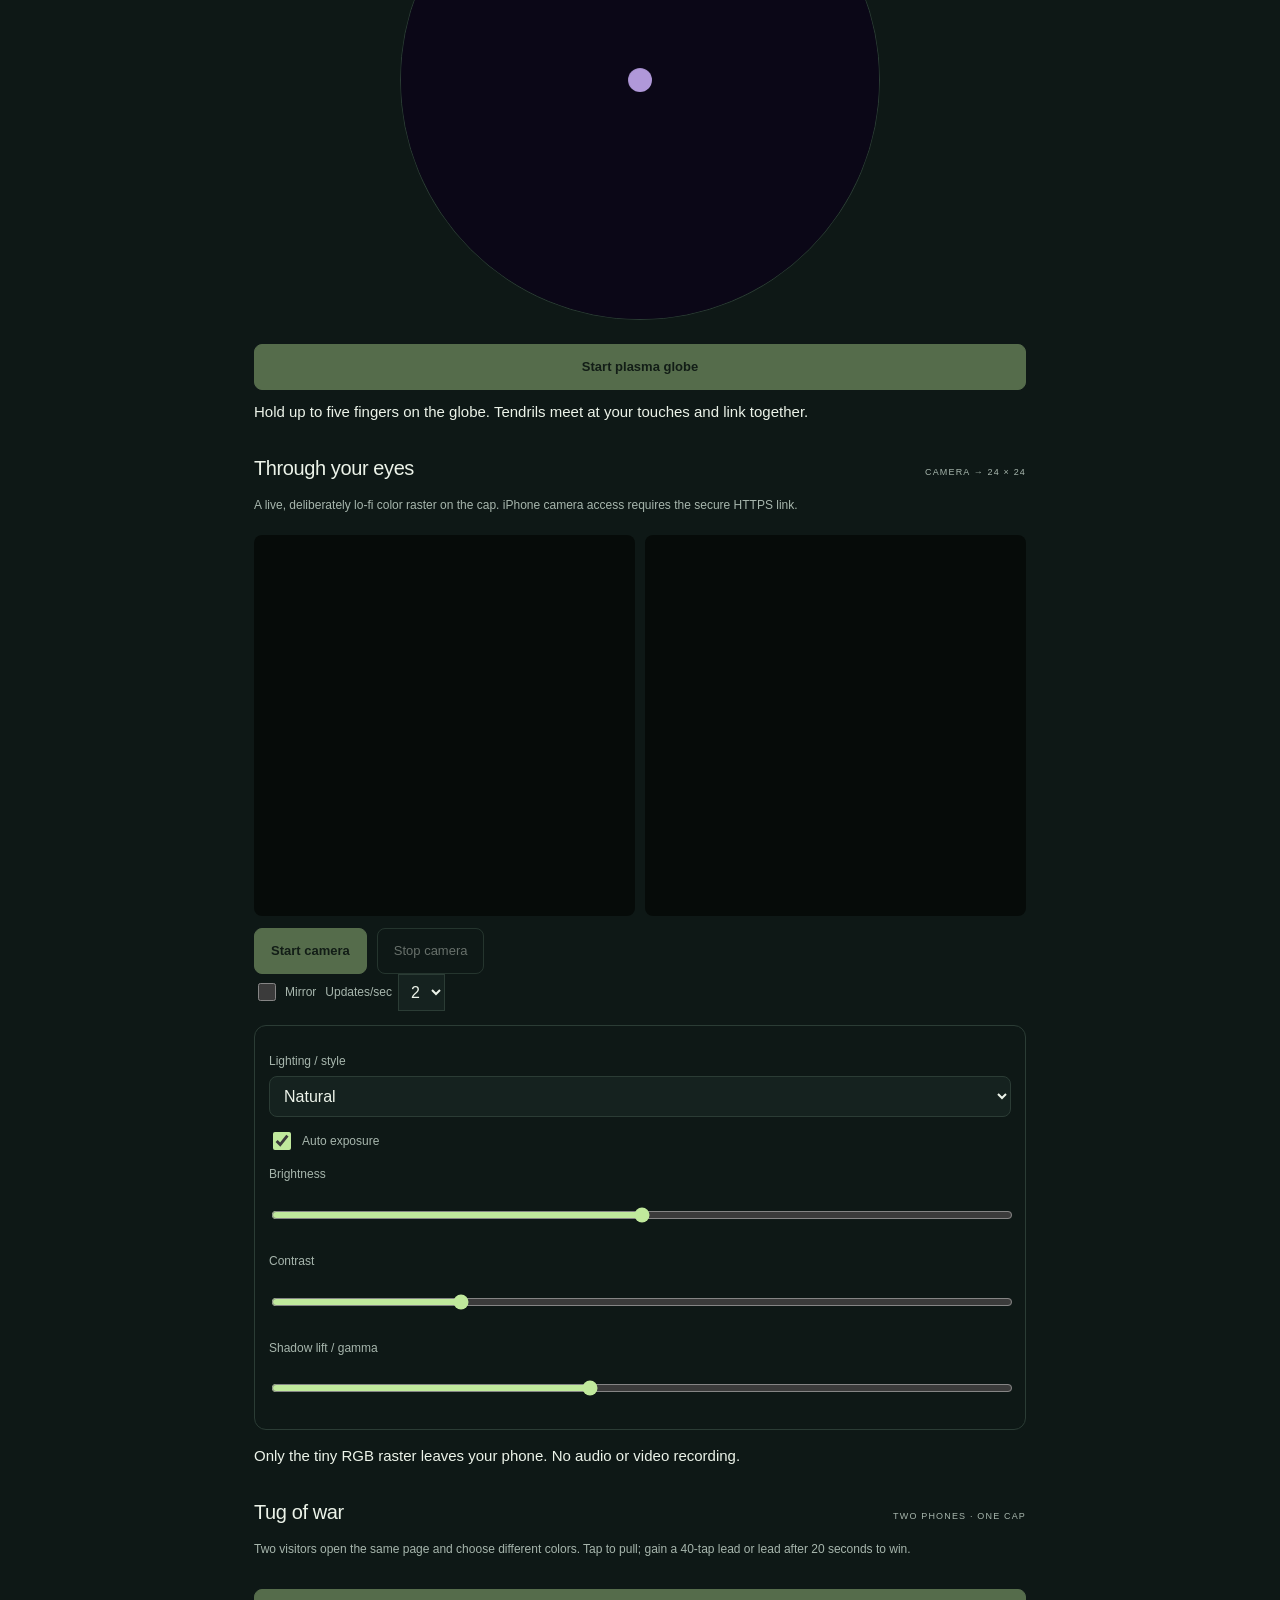
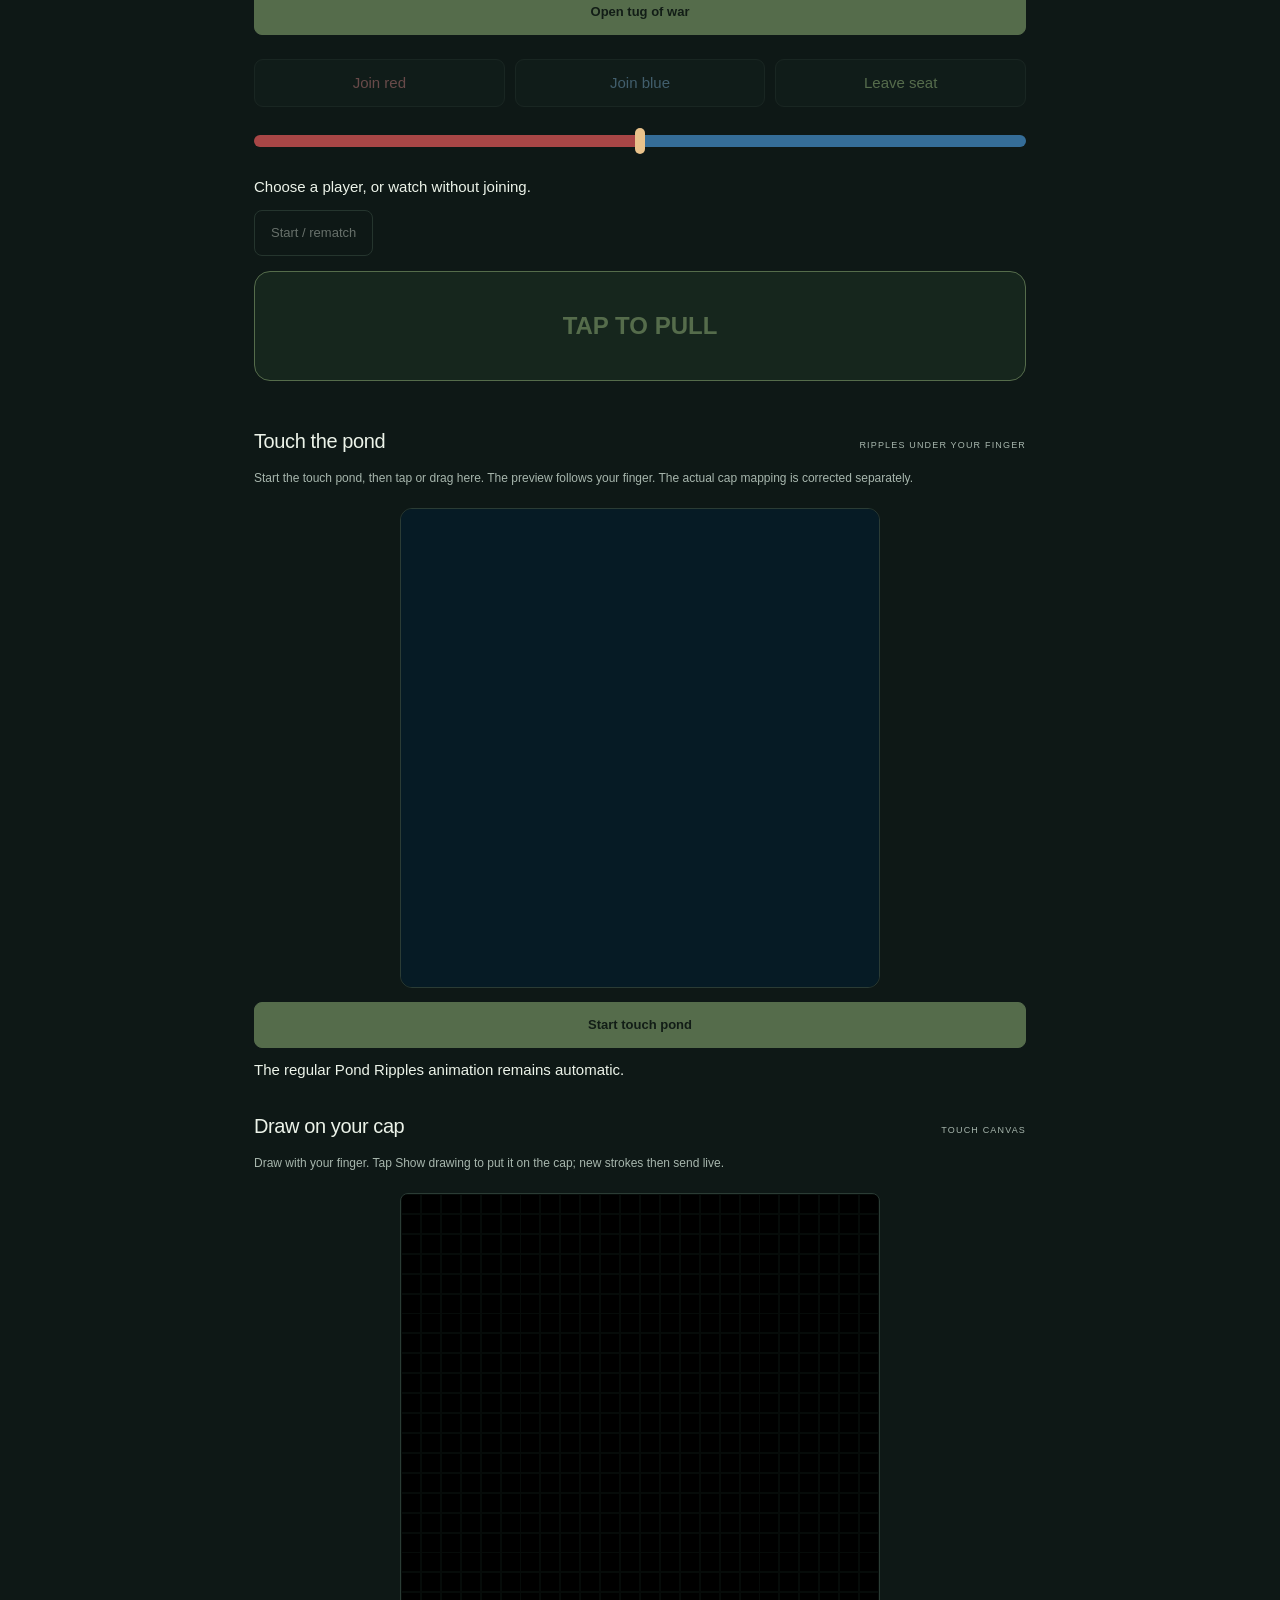
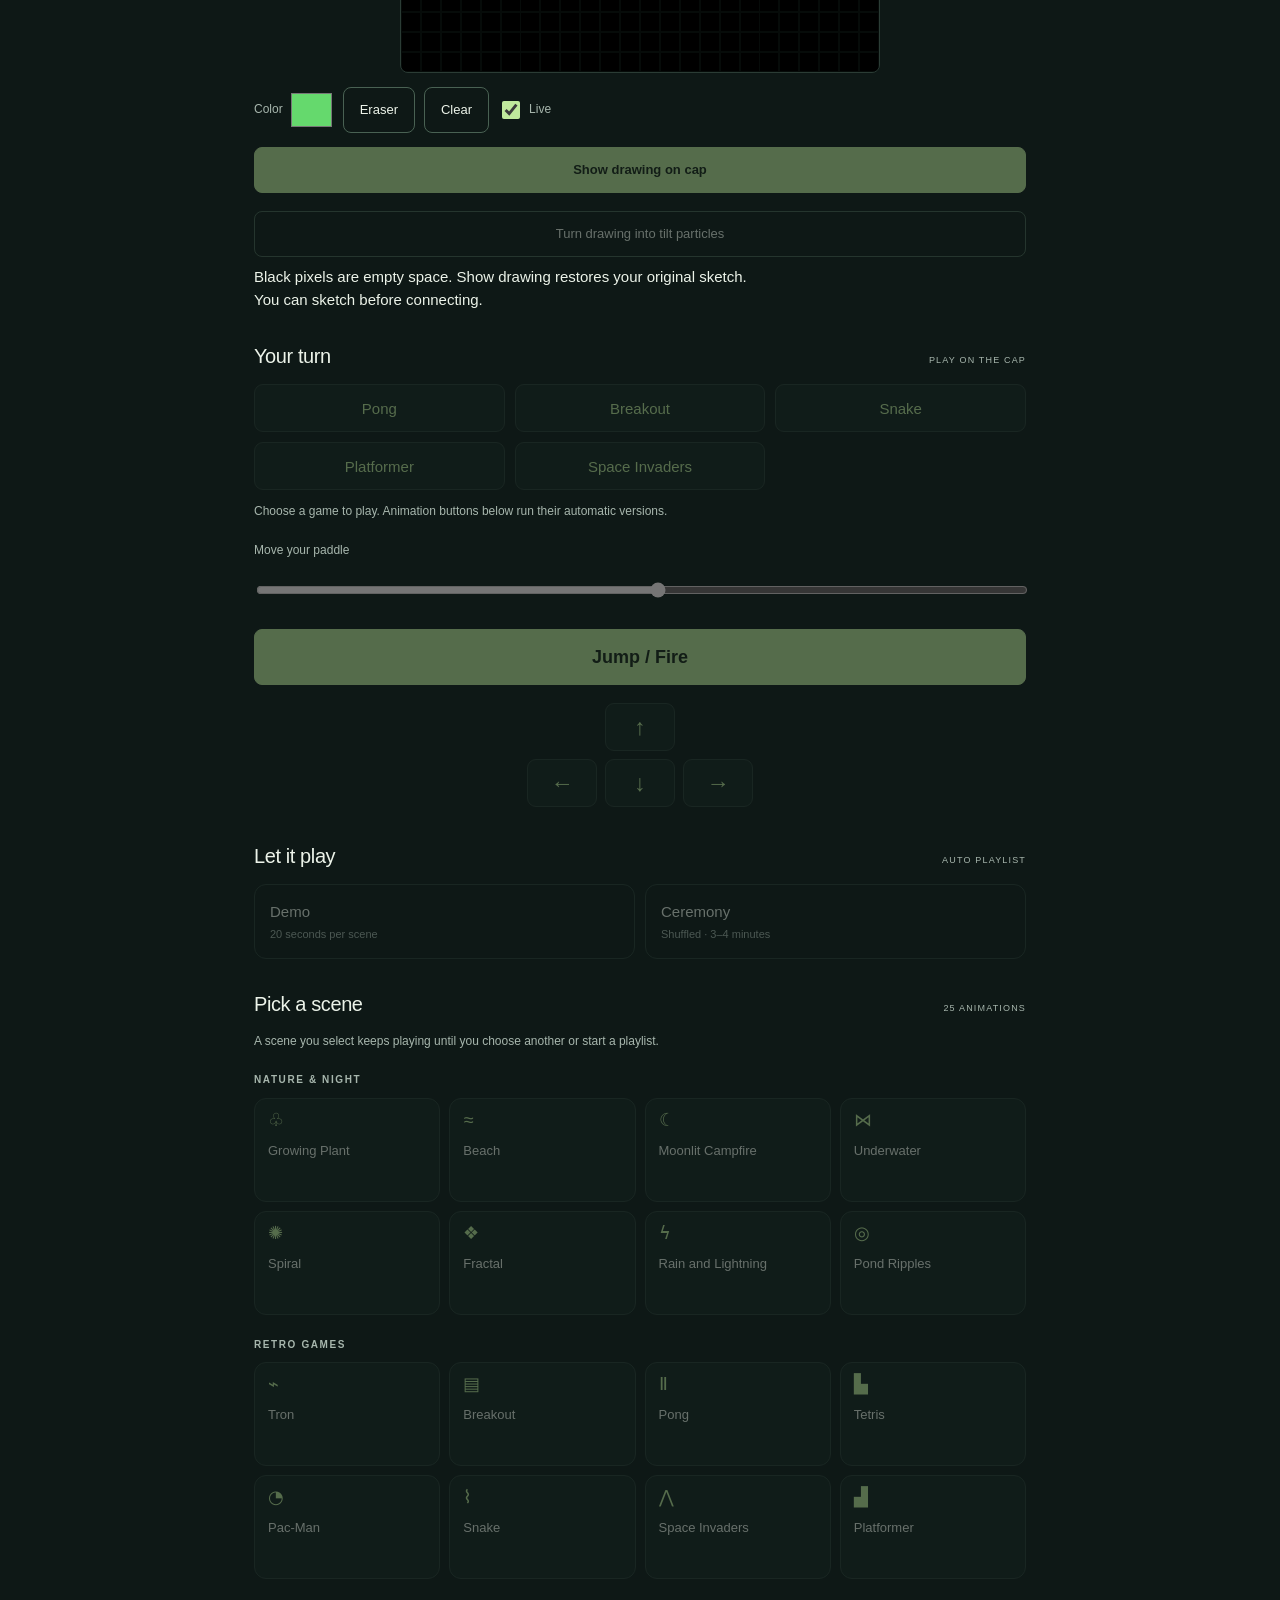
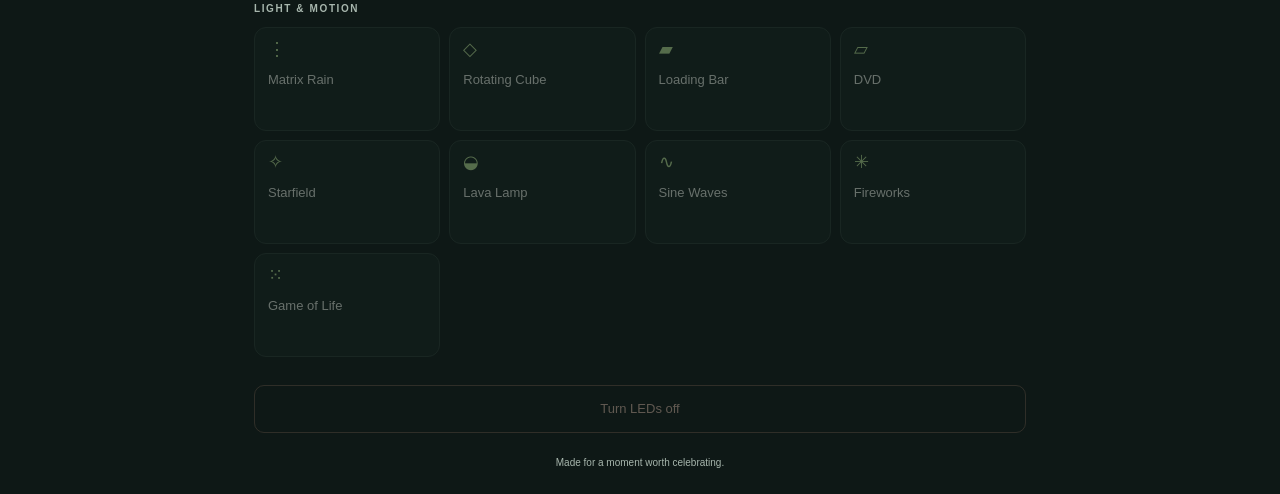
==== commit c2b27985: "Add files via upload" ====
--- a/index.html
+++ b/index.html
@@ -5,8 +5,8 @@
   <meta name="viewport" content="width=device-width,initial-scale=1,viewport-fit=cover">
   <meta name="theme-color" content="#0e1816">
   <title>Graduation Cap · Controller</title>
-  <link rel="stylesheet" href="style.css?v=7">
-  <script src="app.js?v=7" defer></script>
+  <link rel="stylesheet" href="style.css?v=8">
+  <script src="app.js?v=8" defer></script>
 </head>
 <body>
 <main>
@@ -35,9 +35,10 @@
   <section id="sandSection" aria-label="Tilt controlled sand">
     <div class="section-title"><h2>A pocket of sand</h2><span>TILT YOUR PHONE</span></div>
     <p class="section-note">Tilt to change gravity. On iPhone, use the secure HTTPS link for sensor access.</p>
-    <div class="setup-actions"><button id="startSand" class="primary" data-control disabled>Start / reset sand</button><button id="enableTilt" class="secondary">Enable tilt</button></div>
+    <div class="setup-actions"><button id="startSand" class="primary" data-control disabled>Start / reset sand</button><button id="enableTilt" class="secondary">Enable tilt / take control</button></div>
     <div class="setup-actions"><button id="calibrateTilt" class="secondary">Calibrate level</button><label class="live-label"><input id="invertTilt" type="checkbox"> Invert tilt</label></div>
     <details><summary>Manual gravity controls</summary><label for="gravityX">Left / right</label><input id="gravityX" class="paddle-slider" type="range" min="-100" max="100" value="0"><label for="gravityY">Up / down</label><input id="gravityY" class="paddle-slider" type="range" min="-100" max="100" value="80"></details>
+    <label for="tiltSource">Tilt source</label><select id="tiltSource"><option value="auto">Auto (gravity + fallback)</option><option value="gravity">Gravity sensor</option><option value="orientation">Orientation angles</option></select>
     <p id="tiltDiagnostics" class="hint" role="status">Sensors: not enabled · cap gravity: not confirmed</p>
     <p id="sandStatus" class="hint" role="status">Enable tilt after starting sand, or use the gravity sliders.</p>
   </section>
@@ -116,8 +117,8 @@
   </section>
   <footer><button id="off" class="off-button" data-control disabled>Turn LEDs off</button><p>Made for a moment worth celebrating.</p></footer>
 </main>
-<script src="creative.js?v=7" defer></script>
-<script src="pond.js?v=7" defer></script>
-<script src="effects.js?v=7" defer></script>
+<script src="creative.js?v=8" defer></script>
+<script src="pond.js?v=8" defer></script>
+<script src="effects.js?v=8" defer></script>
 </body>
 </html>
--- a/style.css
+++ b/style.css
@@ -7,3 +7,5 @@
 #plasmaCanvas{display:block;width:100%;max-width:480px;aspect-ratio:1;margin:0 auto 14px;border:1px solid var(--line);border-radius:50%;touch-action:none}#startPlasma,#openTug{width:100%;margin:10px 0}.camera-previews{display:grid;grid-template-columns:1fr 1fr;gap:10px}.camera-previews video,.camera-previews canvas{display:block;background:#060b09;max-width:100%;width:100%;aspect-ratio:1;object-fit:cover;border-radius:8px}.camera-previews canvas{image-rendering:pixelated}.drawing-tools select{background:var(--panel);color:var(--text);border:1px solid var(--line);padding:8px;font-size:16px}.tug-seats{margin-top:14px}#joinRed{color:#ef9696}#joinBlue{color:#8dc7ed}.tug-track{height:12px;border-radius:8px;background:linear-gradient(90deg,#a84646 0 50%,#356d98 50%);position:relative;margin:28px 0}#tugKnot{position:absolute;left:50%;top:-7px;height:26px;width:10px;background:var(--amber);border-radius:5px;transform:translateX(-50%);transition:left .15s}.tap-button{width:100%;min-height:110px;border:1px solid var(--green);border-radius:16px;background:#233c28;color:var(--green);font:600 24px/1.2 -apple-system,sans-serif;margin:15px 0;touch-action:none;user-select:none;-webkit-user-select:none}.setup-actions .live-label{margin:auto 0;display:flex;gap:8px;align-items:center}
 
 .video-filters{border:1px solid var(--line);border-radius:12px;padding:14px;margin:14px 0}.video-filters>select{width:100%;background:var(--panel);color:var(--text);border:1px solid var(--line);border-radius:8px;padding:10px;font-size:16px}.video-filters .live-label{display:flex;gap:8px;align-items:center}#animateDrawing{width:100%;margin:8px 0}
+
+#tiltSource{width:100%;background:var(--panel);color:var(--text);padding:10px;border:1px solid var(--line);border-radius:8px;font-size:16px;margin-bottom:10px}
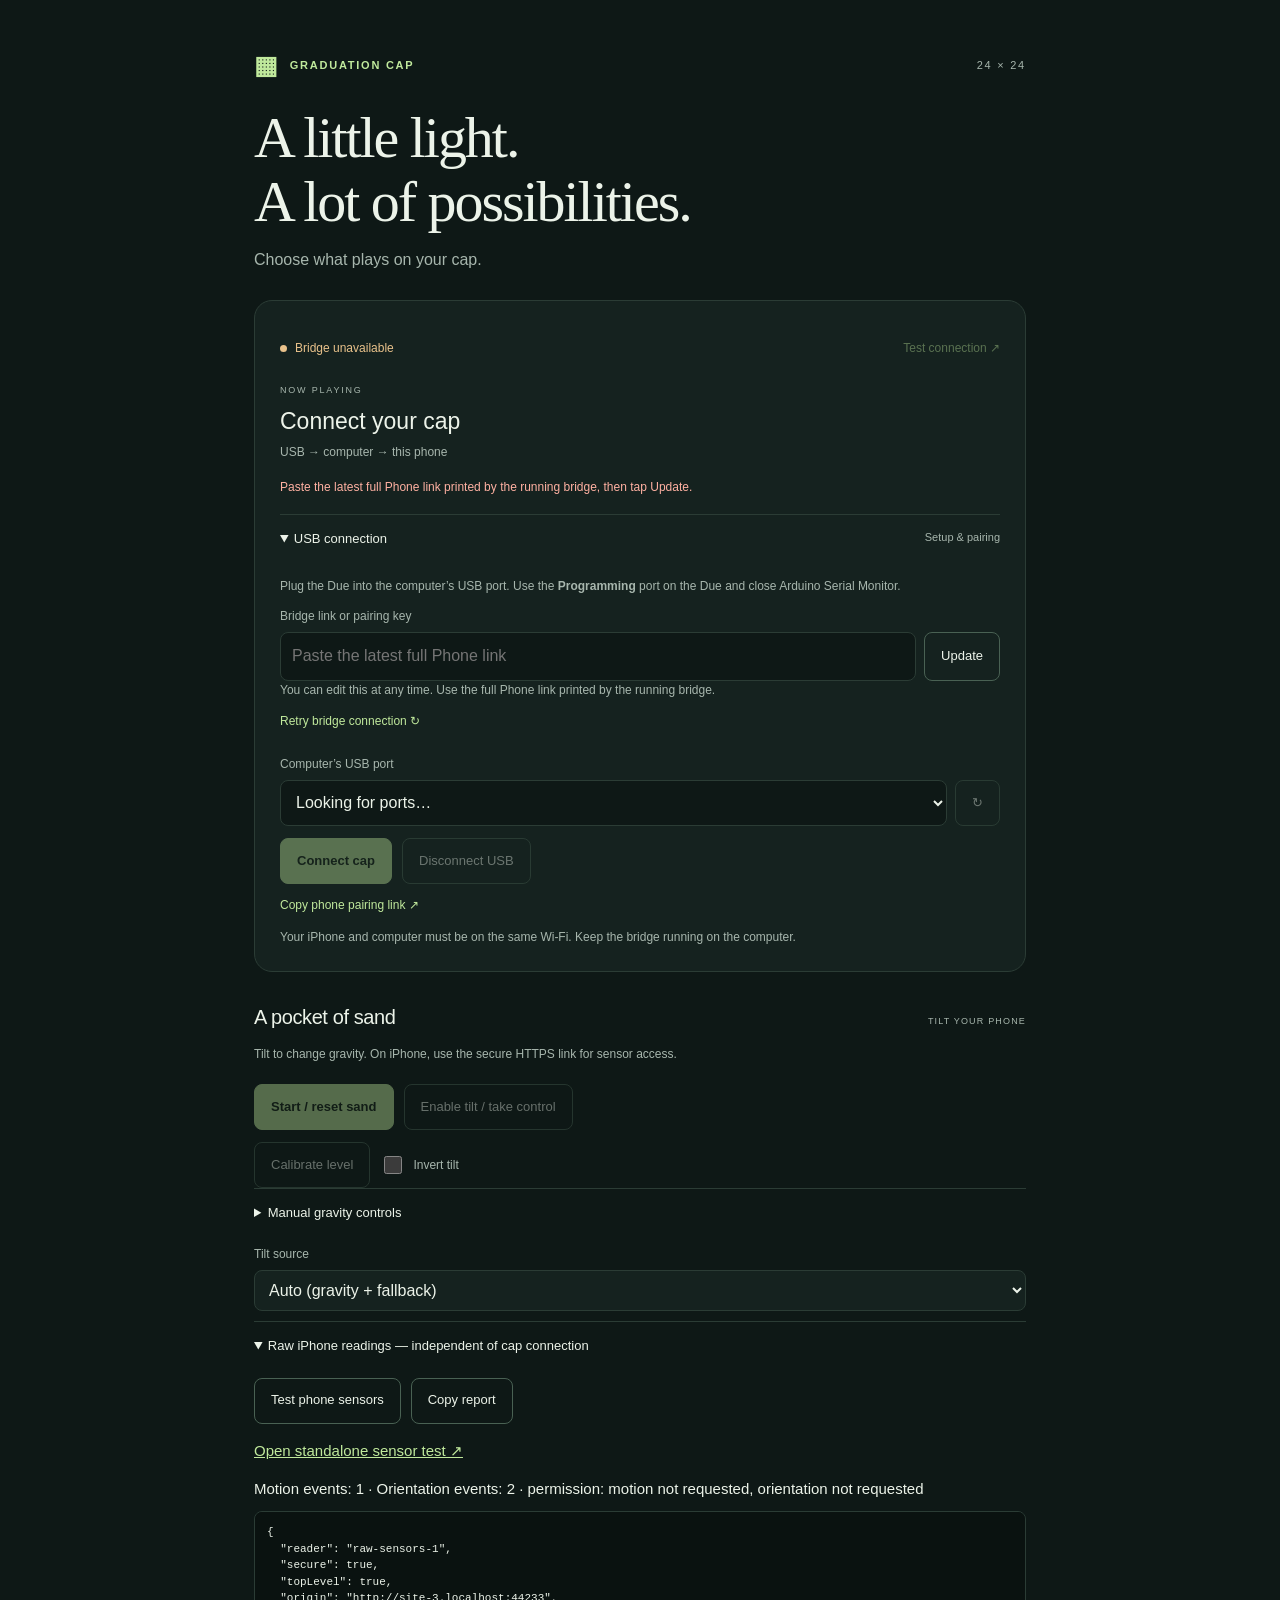
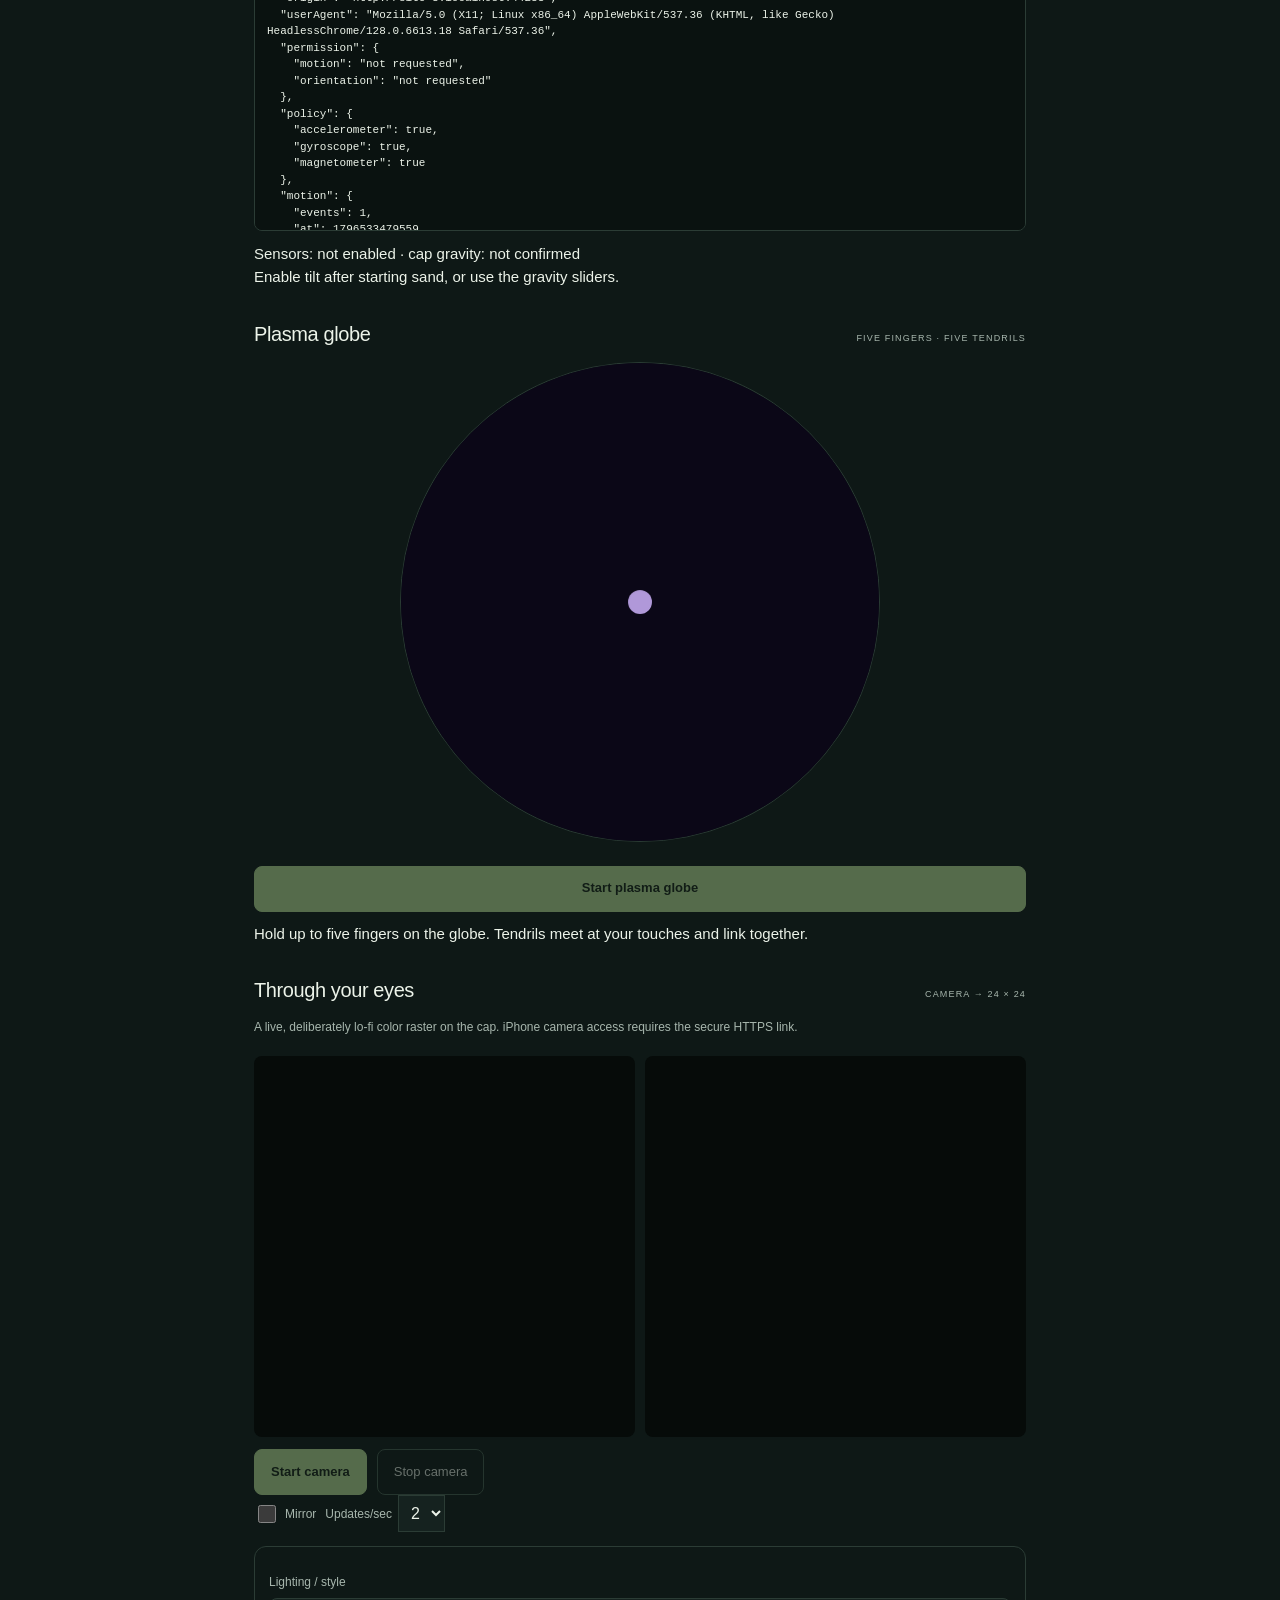
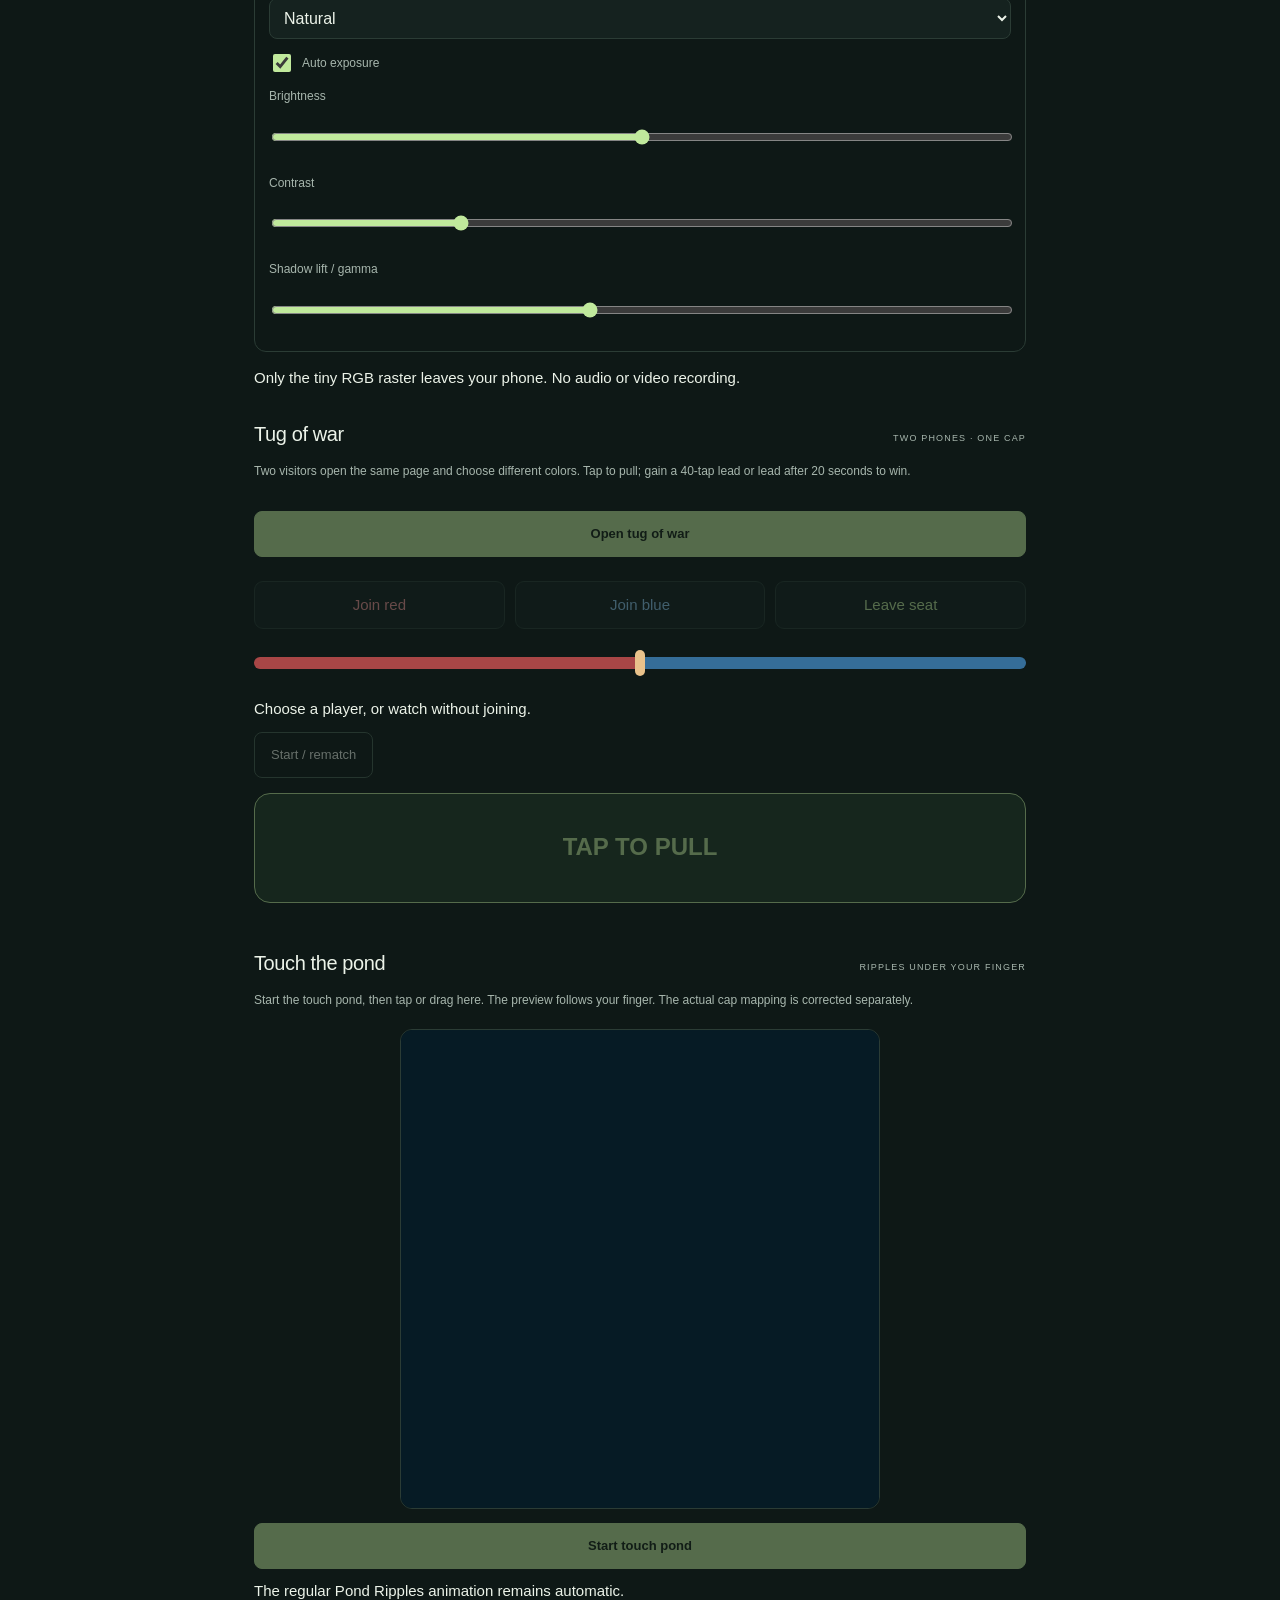
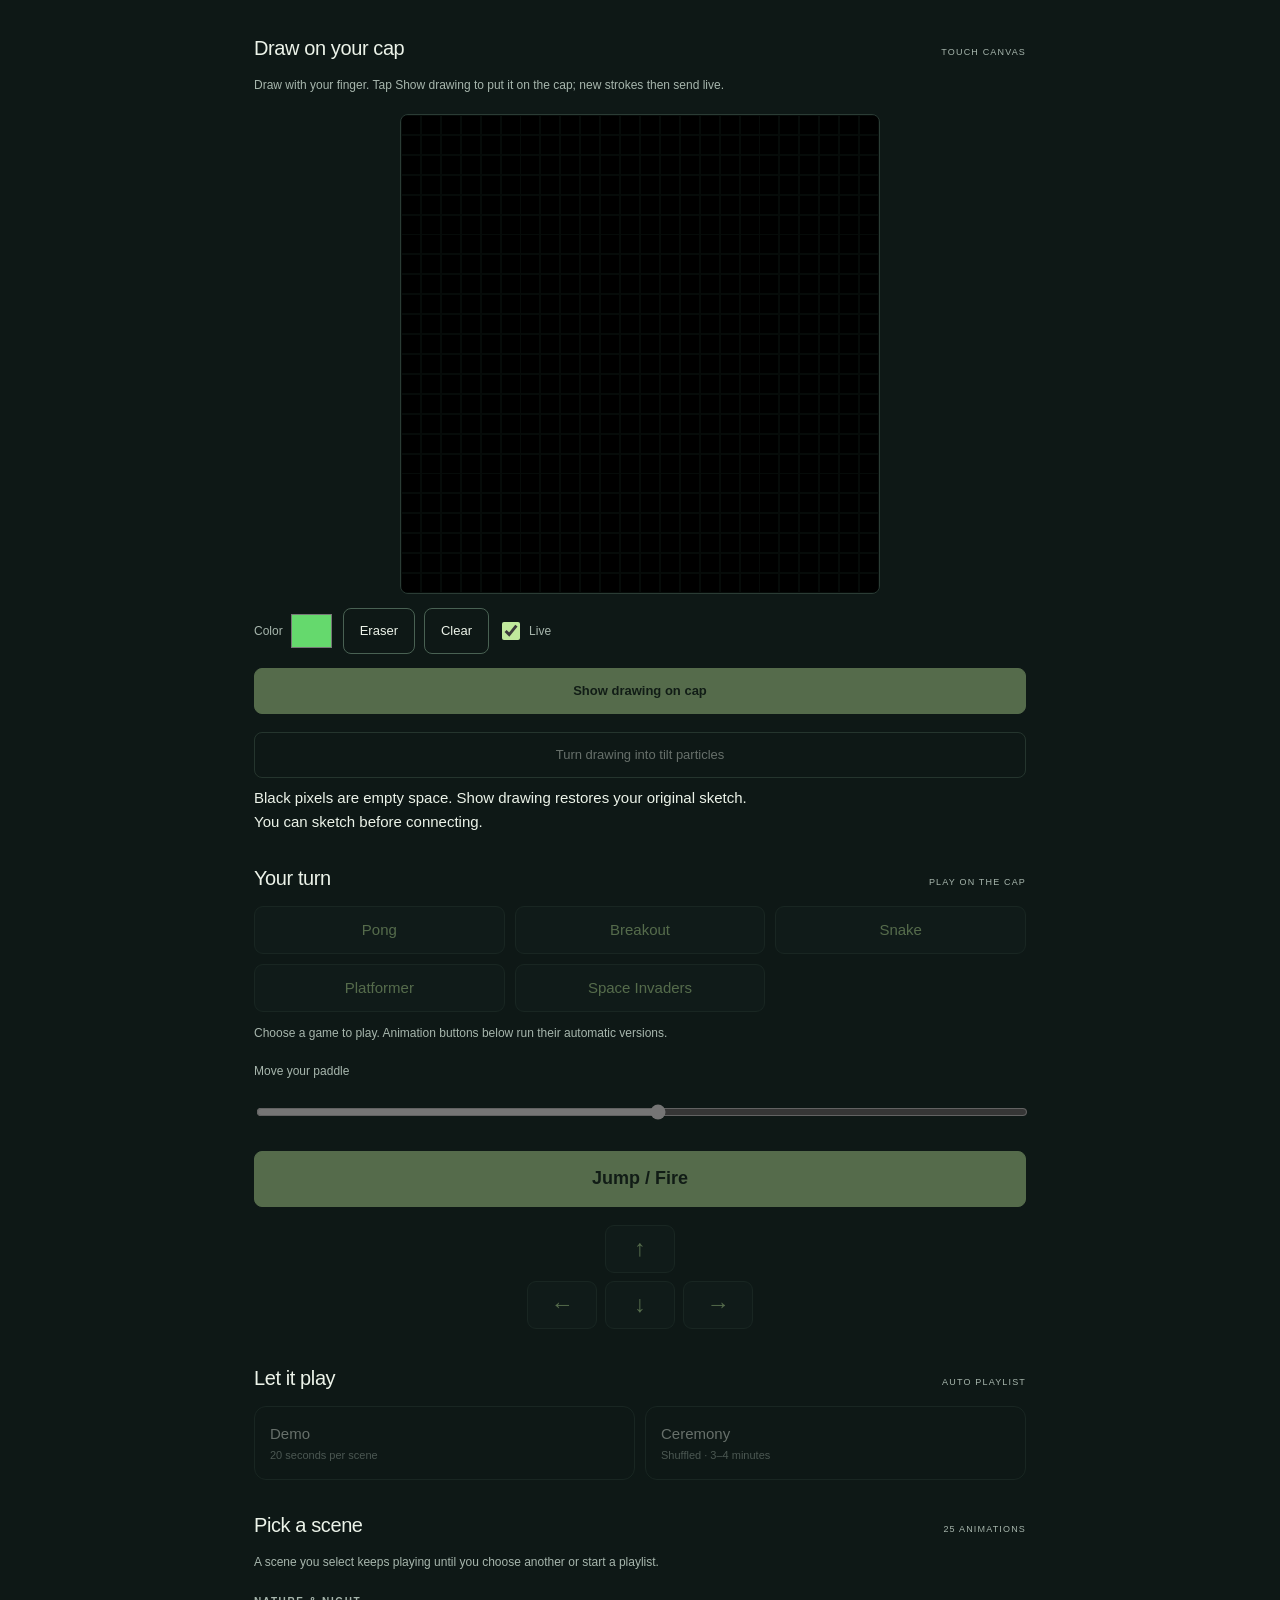
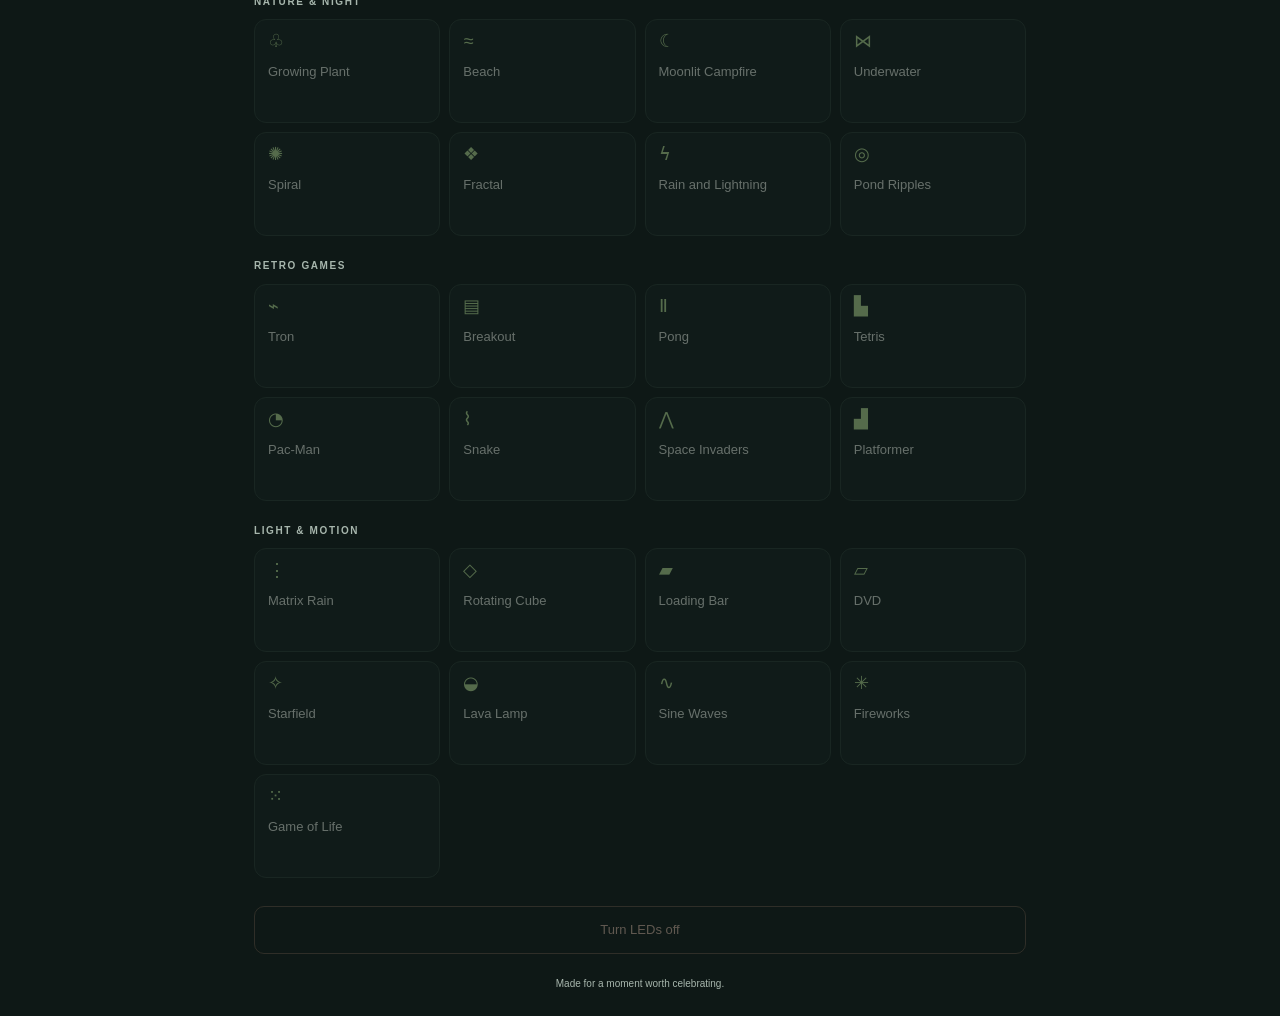
==== commit 0bed2ef3: "Add files via upload" ====
--- a/index.html
+++ b/index.html
@@ -5,8 +5,9 @@
   <meta name="viewport" content="width=device-width,initial-scale=1,viewport-fit=cover">
   <meta name="theme-color" content="#0e1816">
   <title>Graduation Cap · Controller</title>
-  <link rel="stylesheet" href="style.css?v=8">
-  <script src="app.js?v=8" defer></script>
+  <link rel="stylesheet" href="style.css?v=9">
+  <script src="sensors.js?v=9" defer></script>
+  <script src="app.js?v=9" defer></script>
 </head>
 <body>
 <main>
@@ -39,6 +40,10 @@
     <div class="setup-actions"><button id="calibrateTilt" class="secondary">Calibrate level</button><label class="live-label"><input id="invertTilt" type="checkbox"> Invert tilt</label></div>
     <details><summary>Manual gravity controls</summary><label for="gravityX">Left / right</label><input id="gravityX" class="paddle-slider" type="range" min="-100" max="100" value="0"><label for="gravityY">Up / down</label><input id="gravityY" class="paddle-slider" type="range" min="-100" max="100" value="80"></details>
     <label for="tiltSource">Tilt source</label><select id="tiltSource"><option value="auto">Auto (gravity + fallback)</option><option value="gravity">Gravity sensor</option><option value="orientation">Orientation angles</option></select>
+    <details id="rawSensorPanel" open><summary>Raw iPhone readings — independent of cap connection</summary>
+    <div class="setup-actions"><button id="testSensors" class="secondary">Test phone sensors</button><button id="copyRawSensors" class="secondary">Copy report</button></div>
+    <p><a id="standaloneSensors" href="/sensor-test">Open standalone sensor test ↗</a></p>
+    <p id="rawSensorSummary" class="hint" role="status">Waiting for phone sensor test.</p><pre id="rawSensorReport" class="sensor-report" aria-live="off"></pre></details>
     <p id="tiltDiagnostics" class="hint" role="status">Sensors: not enabled · cap gravity: not confirmed</p>
     <p id="sandStatus" class="hint" role="status">Enable tilt after starting sand, or use the gravity sliders.</p>
   </section>
@@ -117,8 +122,8 @@
   </section>
   <footer><button id="off" class="off-button" data-control disabled>Turn LEDs off</button><p>Made for a moment worth celebrating.</p></footer>
 </main>
-<script src="creative.js?v=8" defer></script>
-<script src="pond.js?v=8" defer></script>
-<script src="effects.js?v=8" defer></script>
+<script src="creative.js?v=9" defer></script>
+<script src="pond.js?v=9" defer></script>
+<script src="effects.js?v=9" defer></script>
 </body>
 </html>
--- a/style.css
+++ b/style.css
@@ -9,3 +9,5 @@
 .video-filters{border:1px solid var(--line);border-radius:12px;padding:14px;margin:14px 0}.video-filters>select{width:100%;background:var(--panel);color:var(--text);border:1px solid var(--line);border-radius:8px;padding:10px;font-size:16px}.video-filters .live-label{display:flex;gap:8px;align-items:center}#animateDrawing{width:100%;margin:8px 0}
 
 #tiltSource{width:100%;background:var(--panel);color:var(--text);padding:10px;border:1px solid var(--line);border-radius:8px;font-size:16px;margin-bottom:10px}
+
+.sensor-report{white-space:pre-wrap;overflow-wrap:anywhere;background:#0a1210;border:1px solid var(--line);border-radius:8px;padding:12px;font:11px/1.5 monospace;max-height:320px;overflow:auto}a{color:var(--green)}
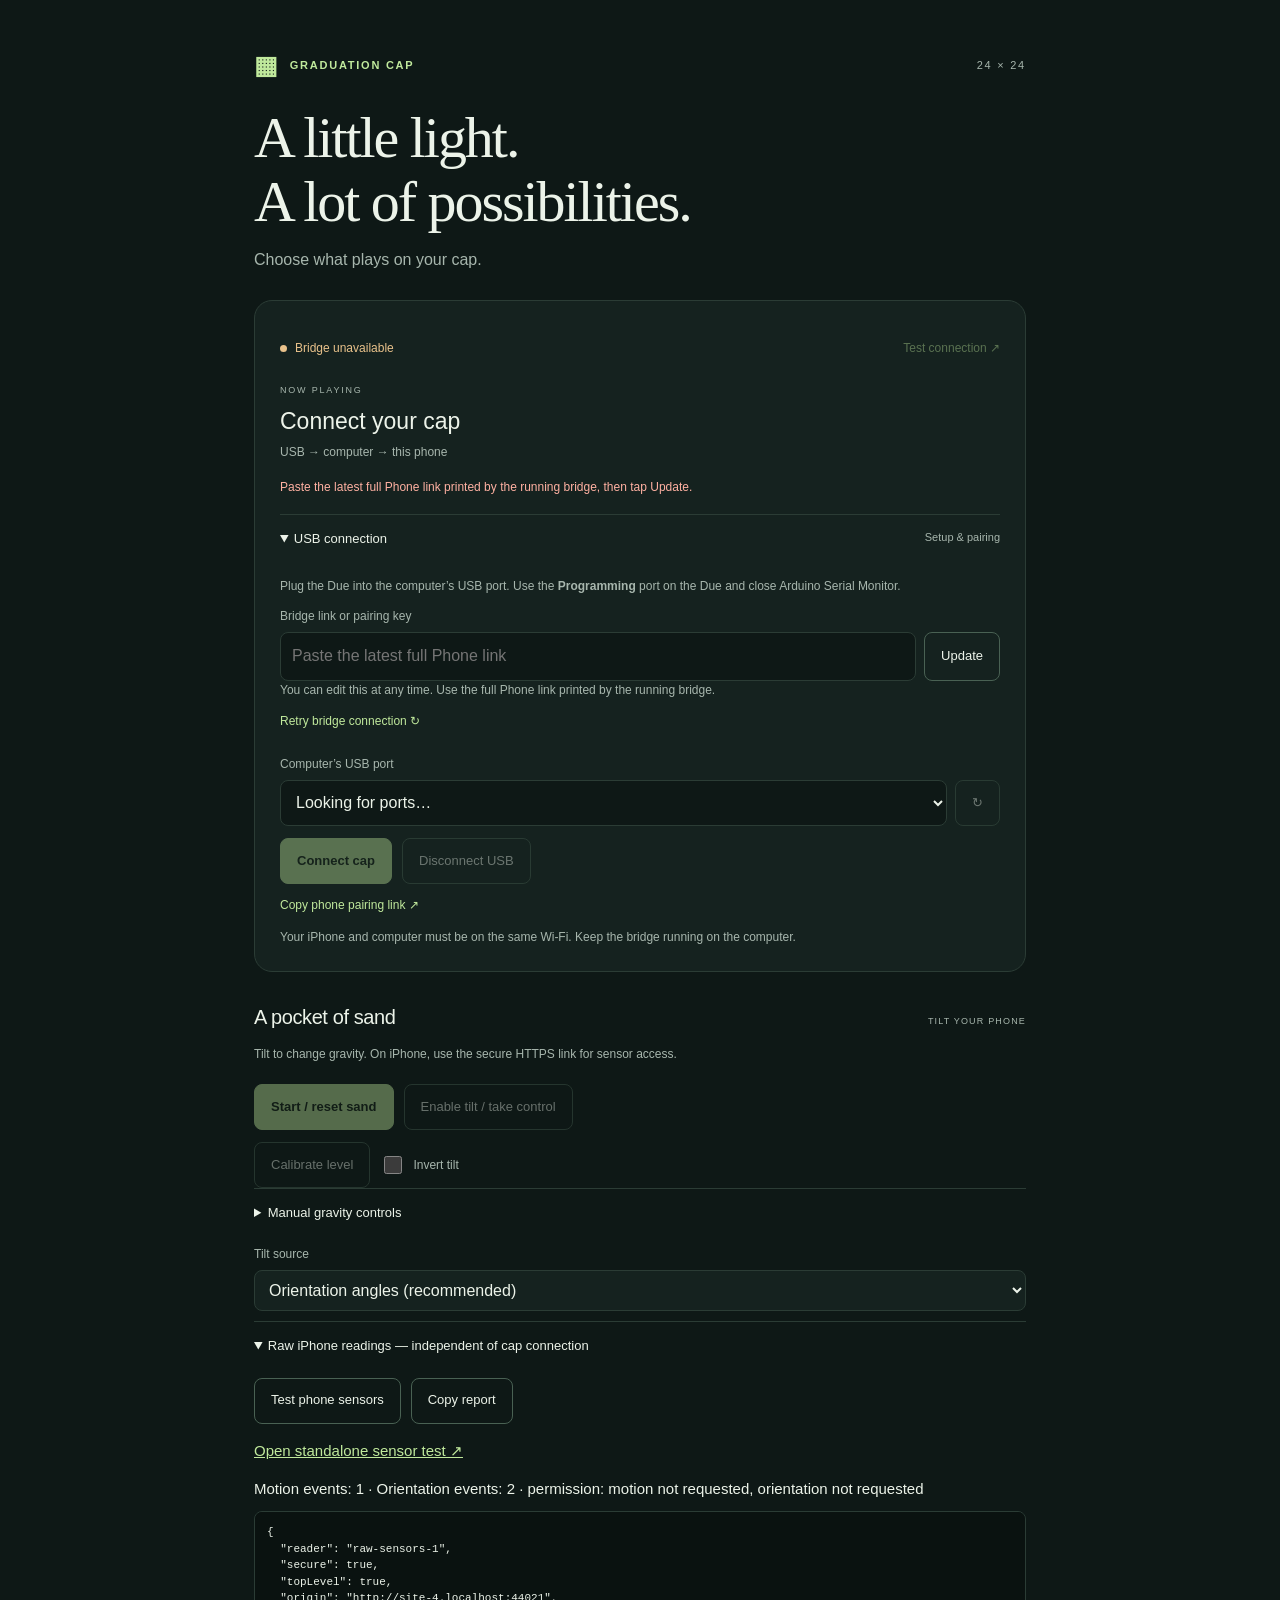
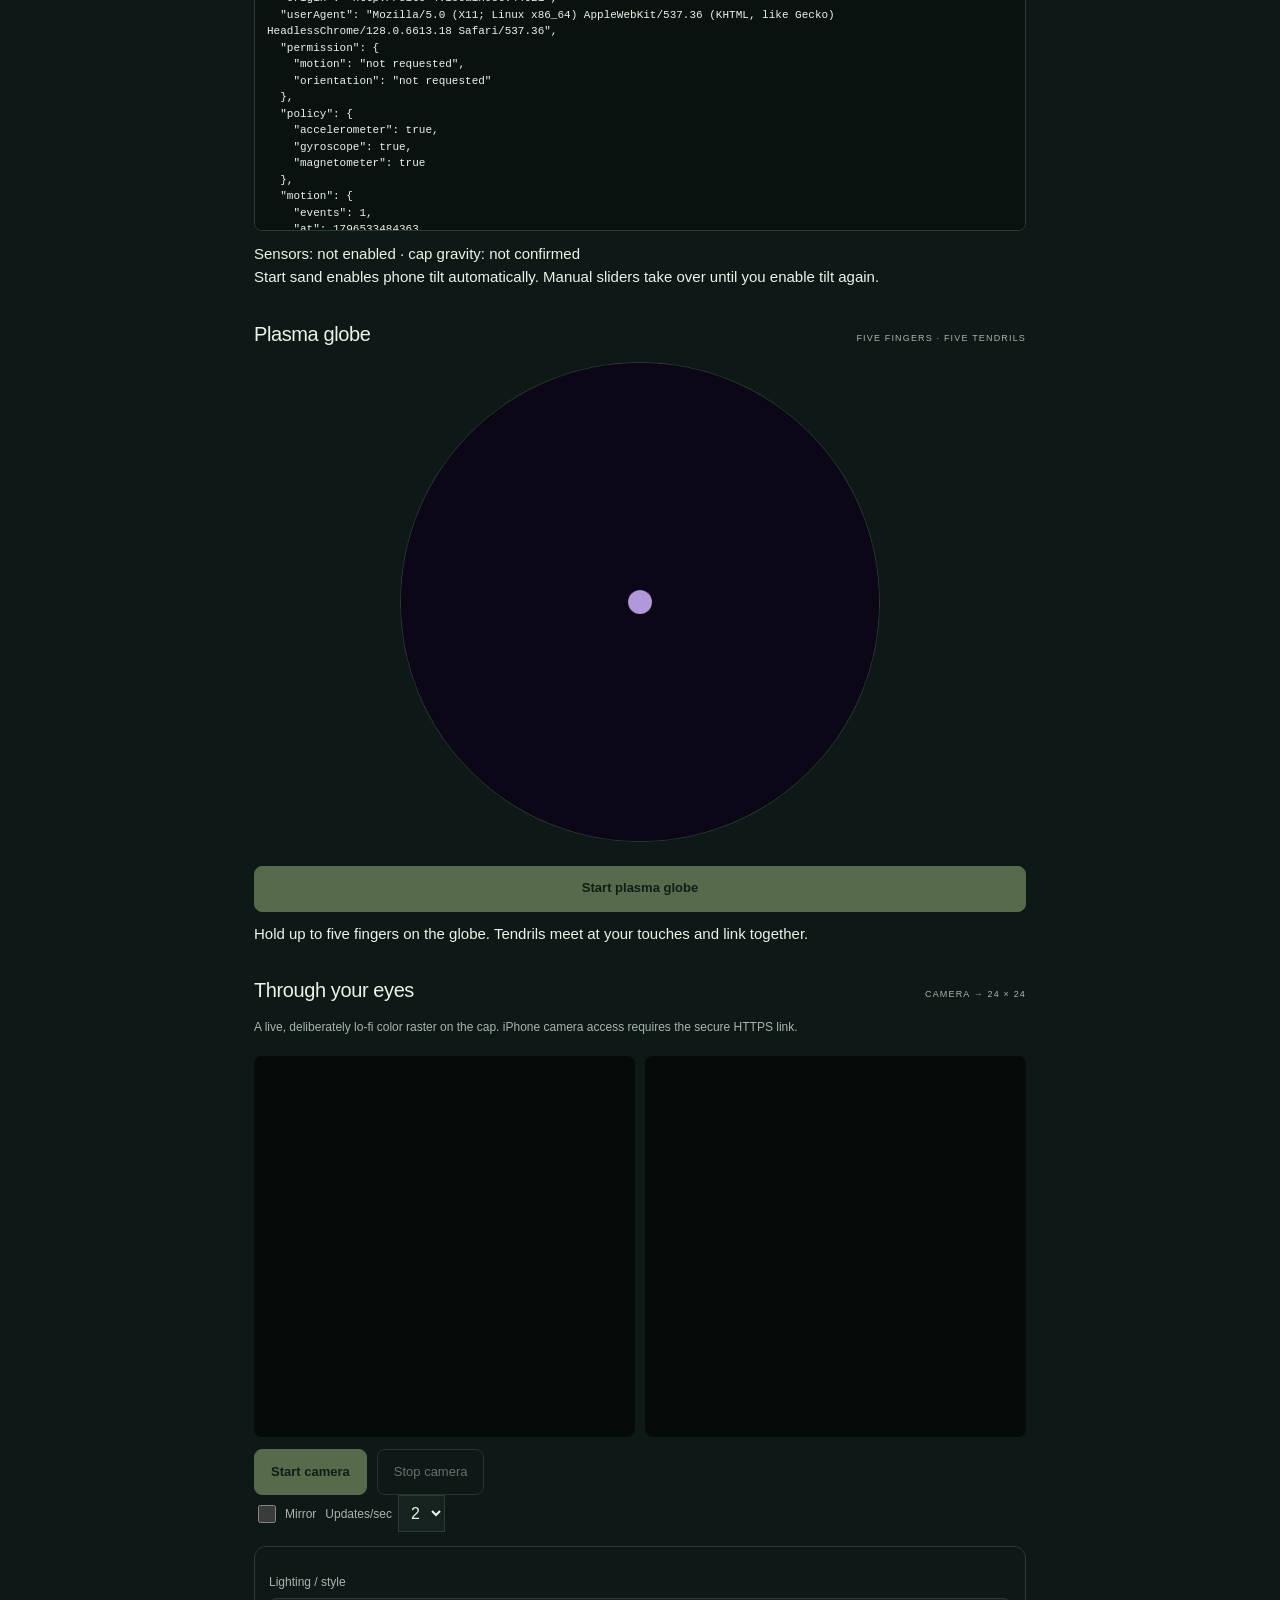
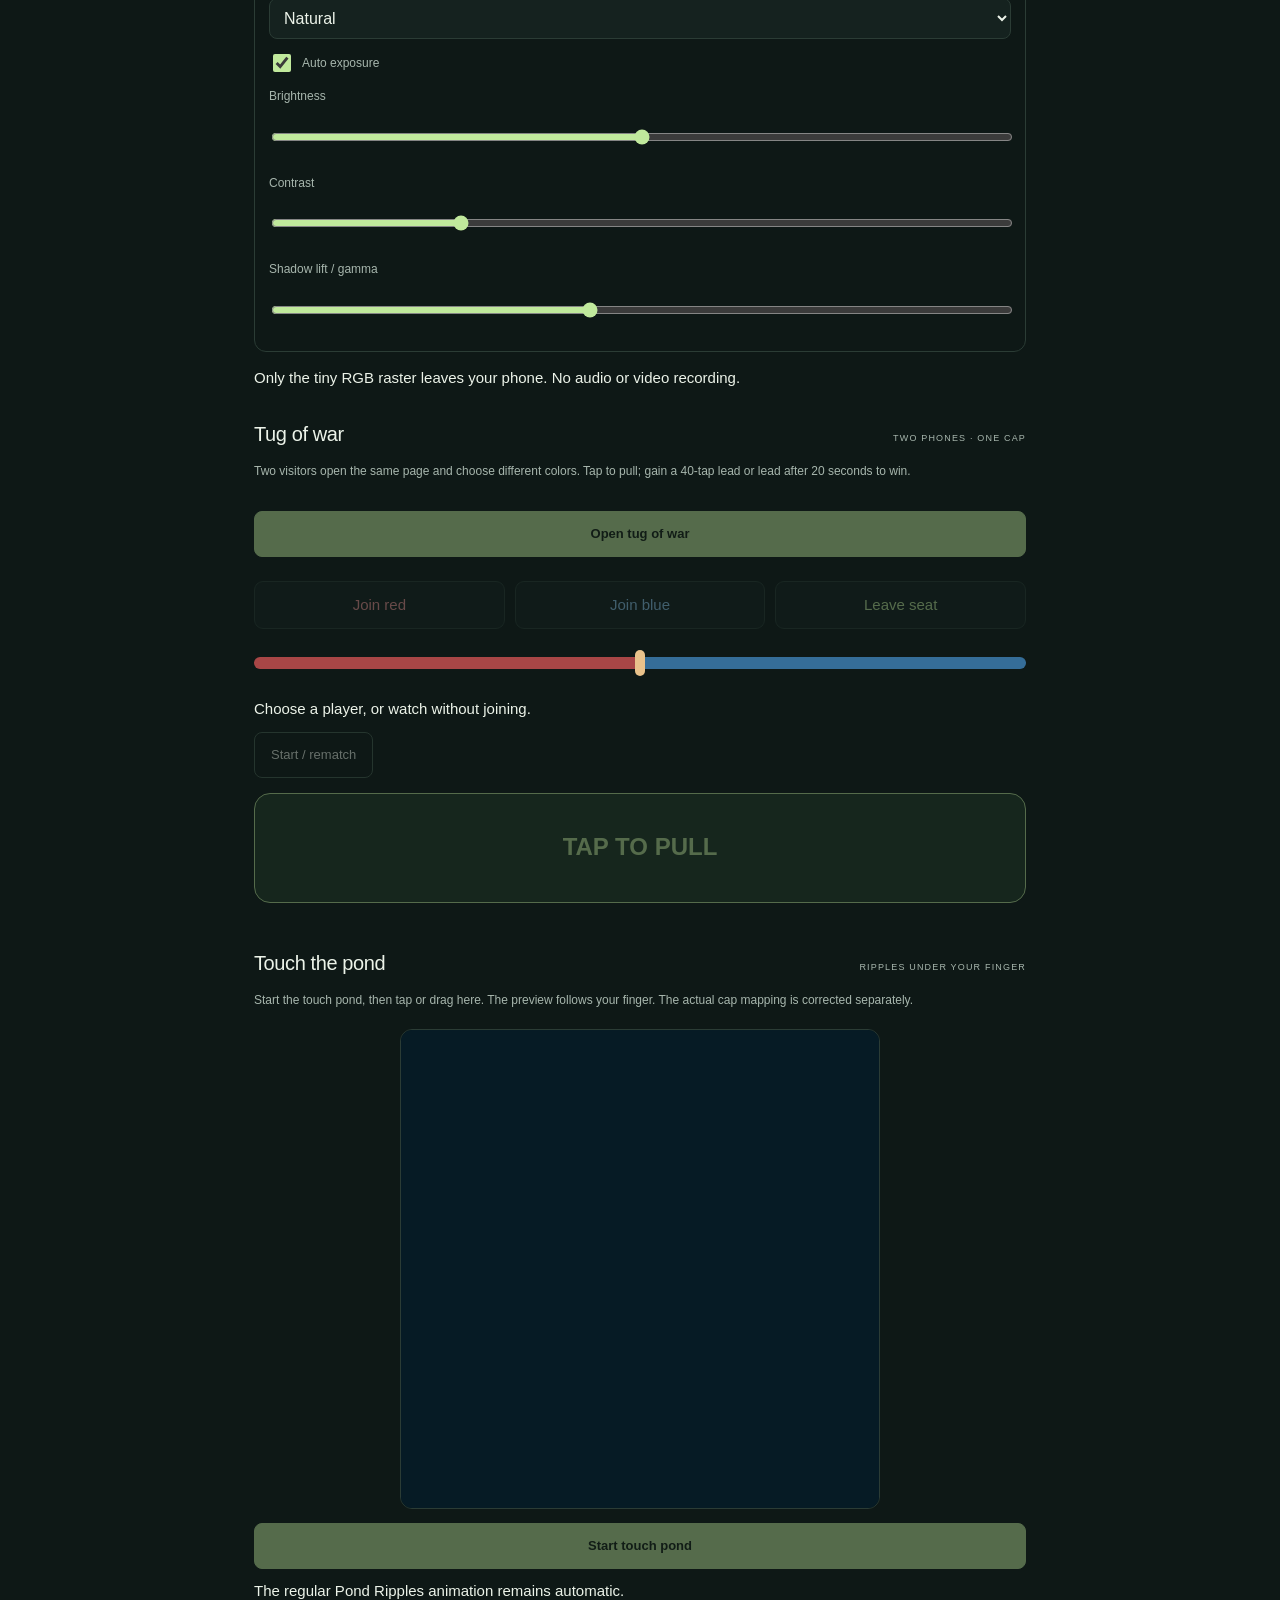
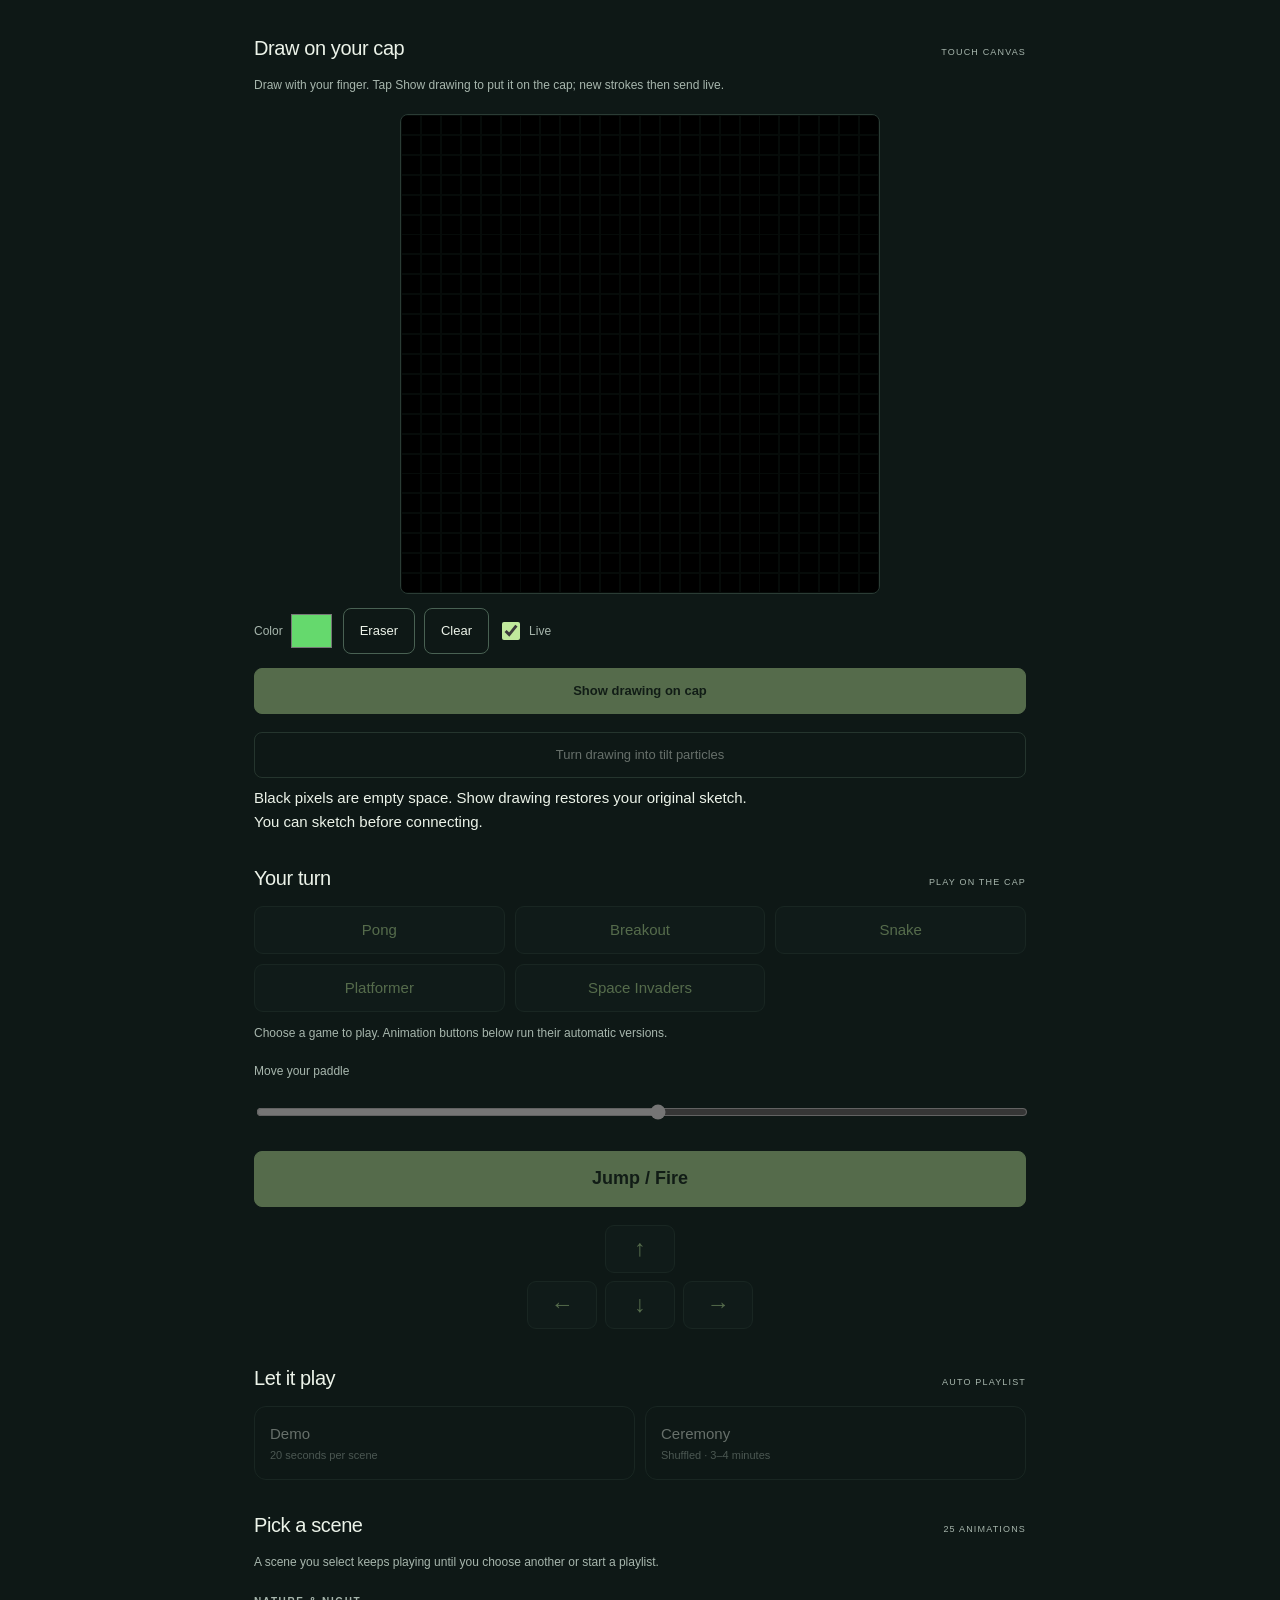
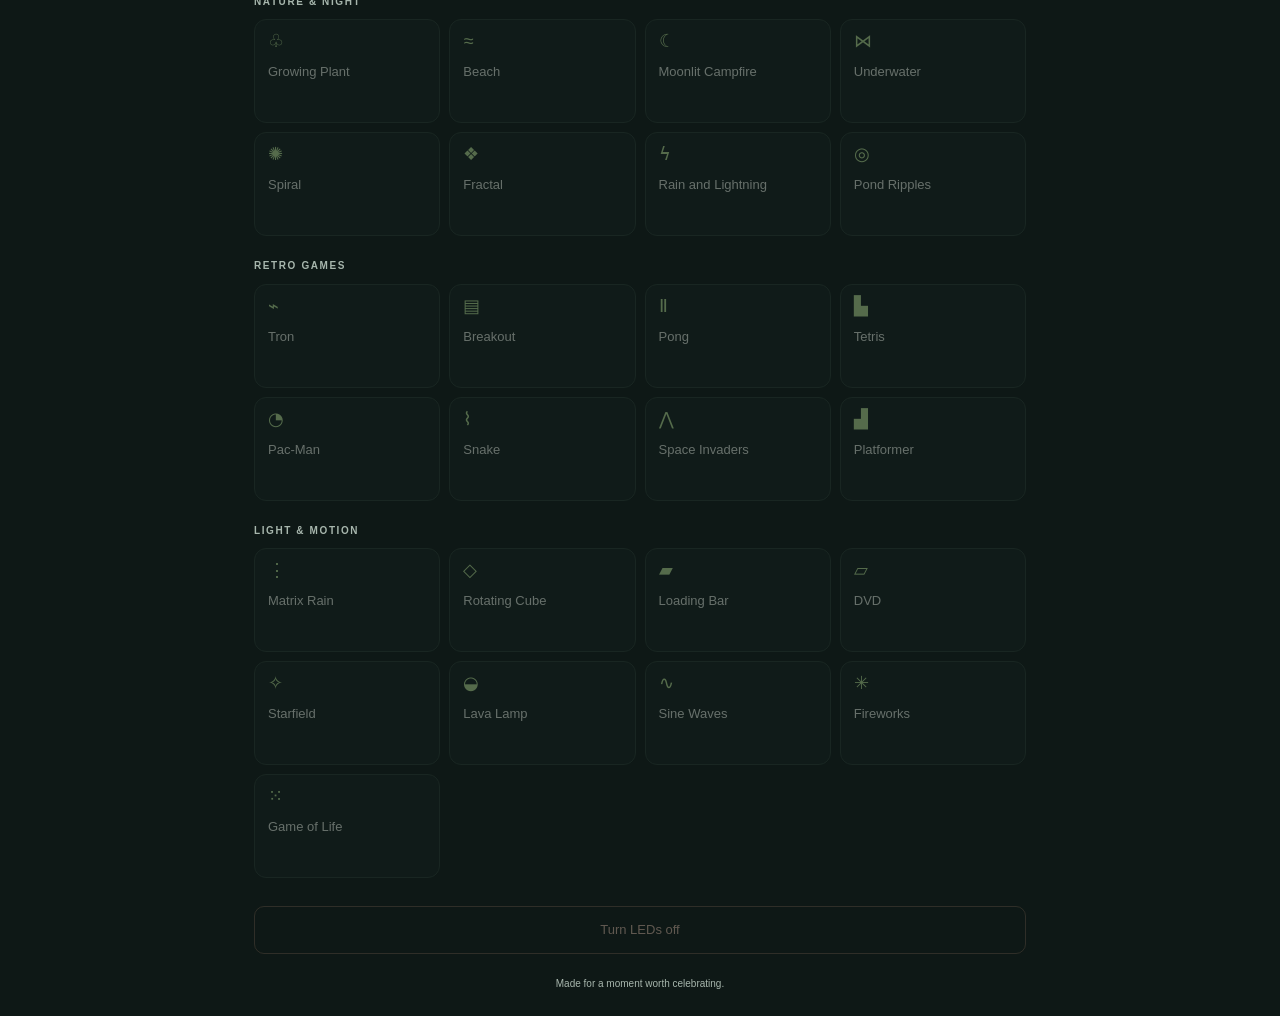
==== commit 8cb315f8: "Add files via upload" ====
--- a/index.html
+++ b/index.html
@@ -5,9 +5,9 @@
   <meta name="viewport" content="width=device-width,initial-scale=1,viewport-fit=cover">
   <meta name="theme-color" content="#0e1816">
   <title>Graduation Cap · Controller</title>
-  <link rel="stylesheet" href="style.css?v=9">
-  <script src="sensors.js?v=9" defer></script>
-  <script src="app.js?v=9" defer></script>
+  <link rel="stylesheet" href="style.css?v=10">
+  <script src="sensors.js?v=10" defer></script>
+  <script src="app.js?v=10" defer></script>
 </head>
 <body>
 <main>
@@ -39,13 +39,13 @@
     <div class="setup-actions"><button id="startSand" class="primary" data-control disabled>Start / reset sand</button><button id="enableTilt" class="secondary">Enable tilt / take control</button></div>
     <div class="setup-actions"><button id="calibrateTilt" class="secondary">Calibrate level</button><label class="live-label"><input id="invertTilt" type="checkbox"> Invert tilt</label></div>
     <details><summary>Manual gravity controls</summary><label for="gravityX">Left / right</label><input id="gravityX" class="paddle-slider" type="range" min="-100" max="100" value="0"><label for="gravityY">Up / down</label><input id="gravityY" class="paddle-slider" type="range" min="-100" max="100" value="80"></details>
-    <label for="tiltSource">Tilt source</label><select id="tiltSource"><option value="auto">Auto (gravity + fallback)</option><option value="gravity">Gravity sensor</option><option value="orientation">Orientation angles</option></select>
+    <label for="tiltSource">Tilt source</label><select id="tiltSource"><option value="auto">Auto (gravity + fallback)</option><option value="gravity">Gravity sensor</option><option value="orientation" selected>Orientation angles (recommended)</option></select>
     <details id="rawSensorPanel" open><summary>Raw iPhone readings — independent of cap connection</summary>
     <div class="setup-actions"><button id="testSensors" class="secondary">Test phone sensors</button><button id="copyRawSensors" class="secondary">Copy report</button></div>
     <p><a id="standaloneSensors" href="/sensor-test">Open standalone sensor test ↗</a></p>
     <p id="rawSensorSummary" class="hint" role="status">Waiting for phone sensor test.</p><pre id="rawSensorReport" class="sensor-report" aria-live="off"></pre></details>
     <p id="tiltDiagnostics" class="hint" role="status">Sensors: not enabled · cap gravity: not confirmed</p>
-    <p id="sandStatus" class="hint" role="status">Enable tilt after starting sand, or use the gravity sliders.</p>
+    <p id="sandStatus" class="hint" role="status">Start sand enables phone tilt automatically. Manual sliders take over until you enable tilt again.</p>
   </section>
   <section aria-label="Multi touch plasma globe">
     <div class="section-title"><h2>Plasma globe</h2><span>FIVE FINGERS · FIVE TENDRILS</span></div>
@@ -122,8 +122,8 @@
   </section>
   <footer><button id="off" class="off-button" data-control disabled>Turn LEDs off</button><p>Made for a moment worth celebrating.</p></footer>
 </main>
-<script src="creative.js?v=9" defer></script>
-<script src="pond.js?v=9" defer></script>
-<script src="effects.js?v=9" defer></script>
+<script src="creative.js?v=10" defer></script>
+<script src="pond.js?v=10" defer></script>
+<script src="effects.js?v=10" defer></script>
 </body>
 </html>
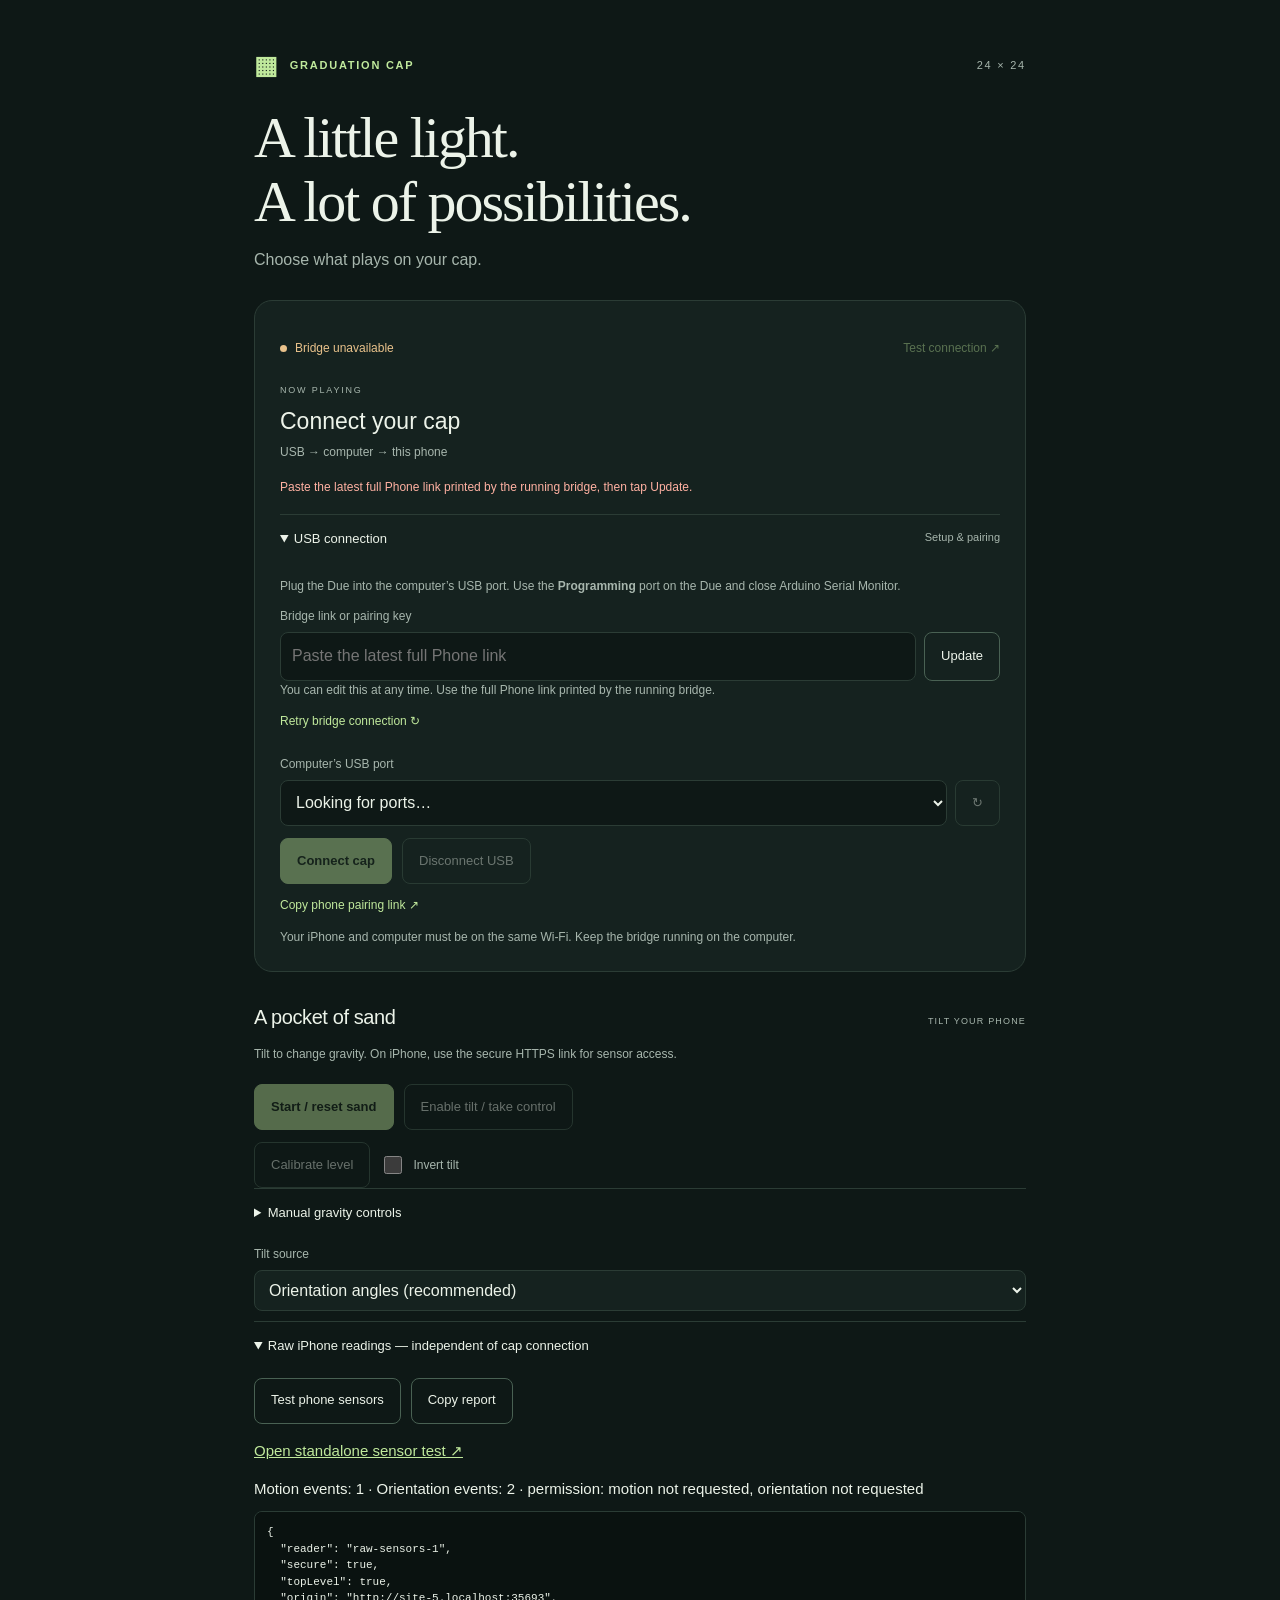
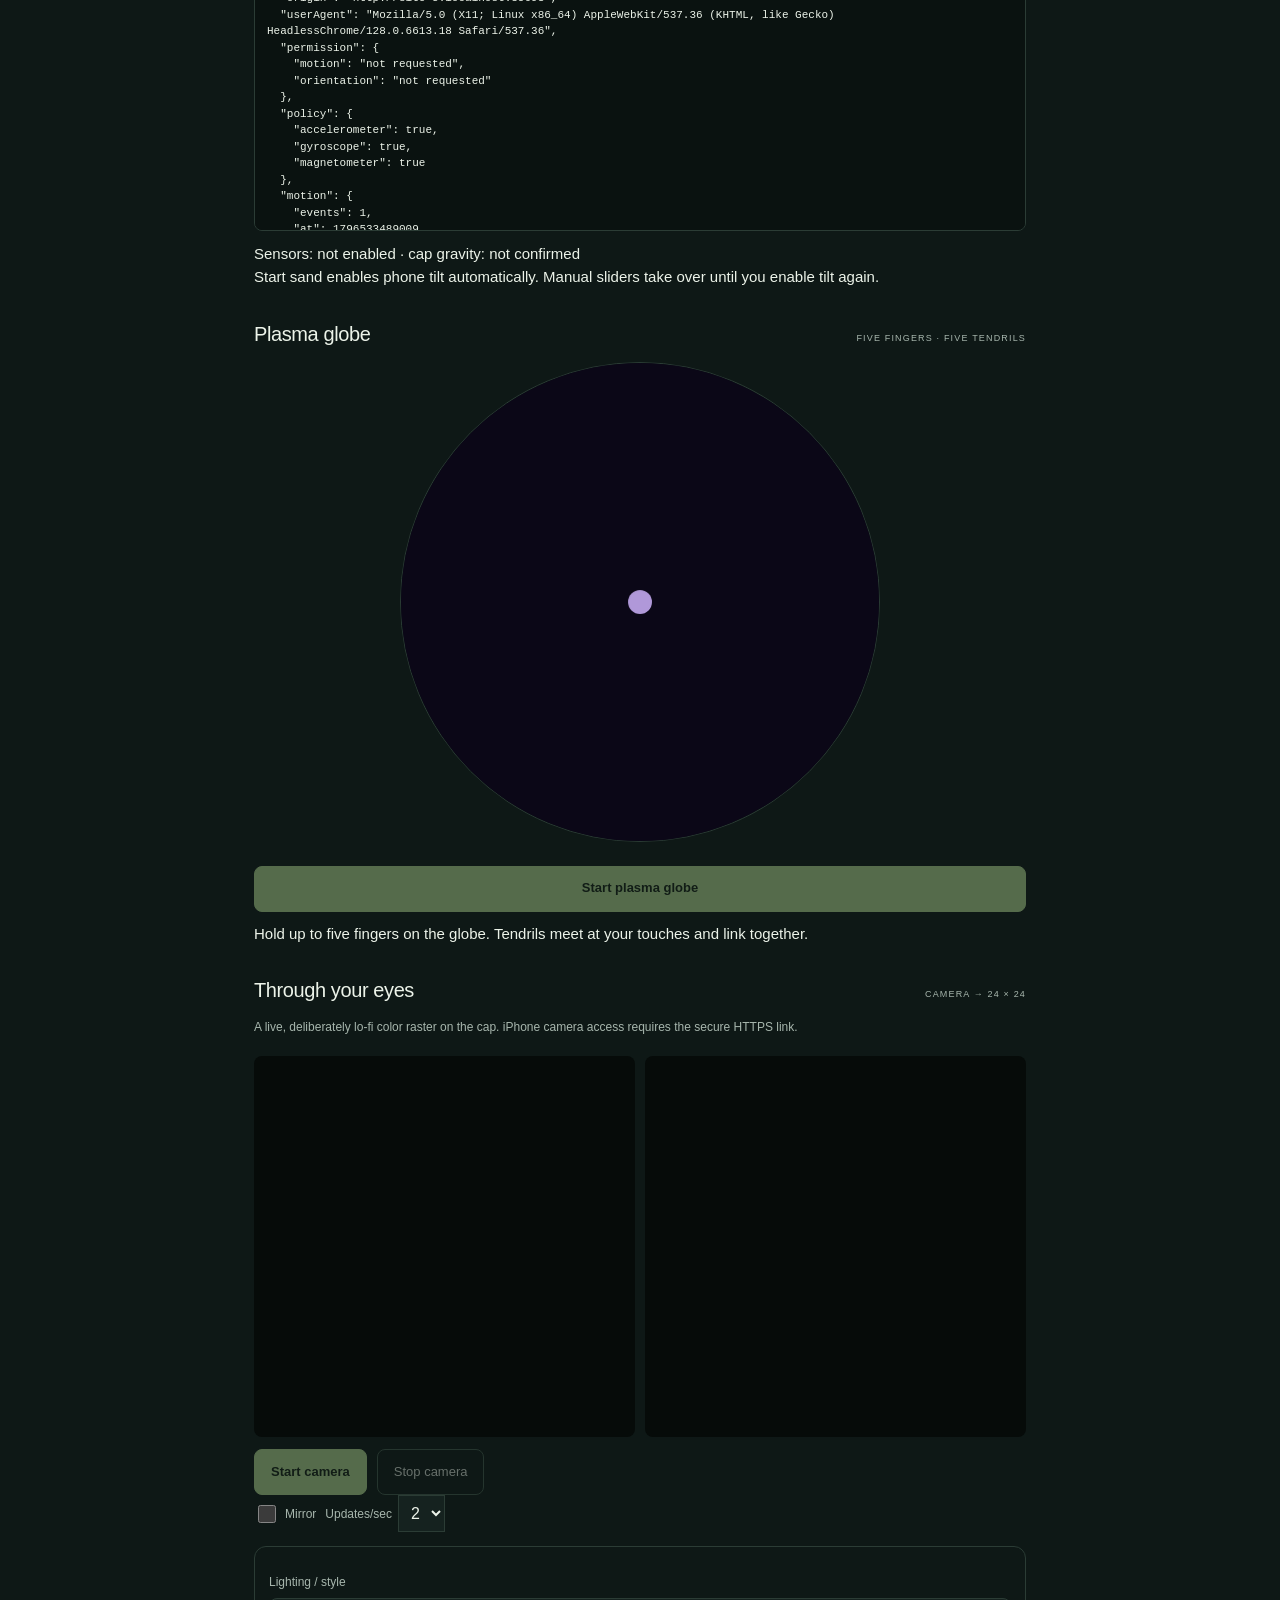
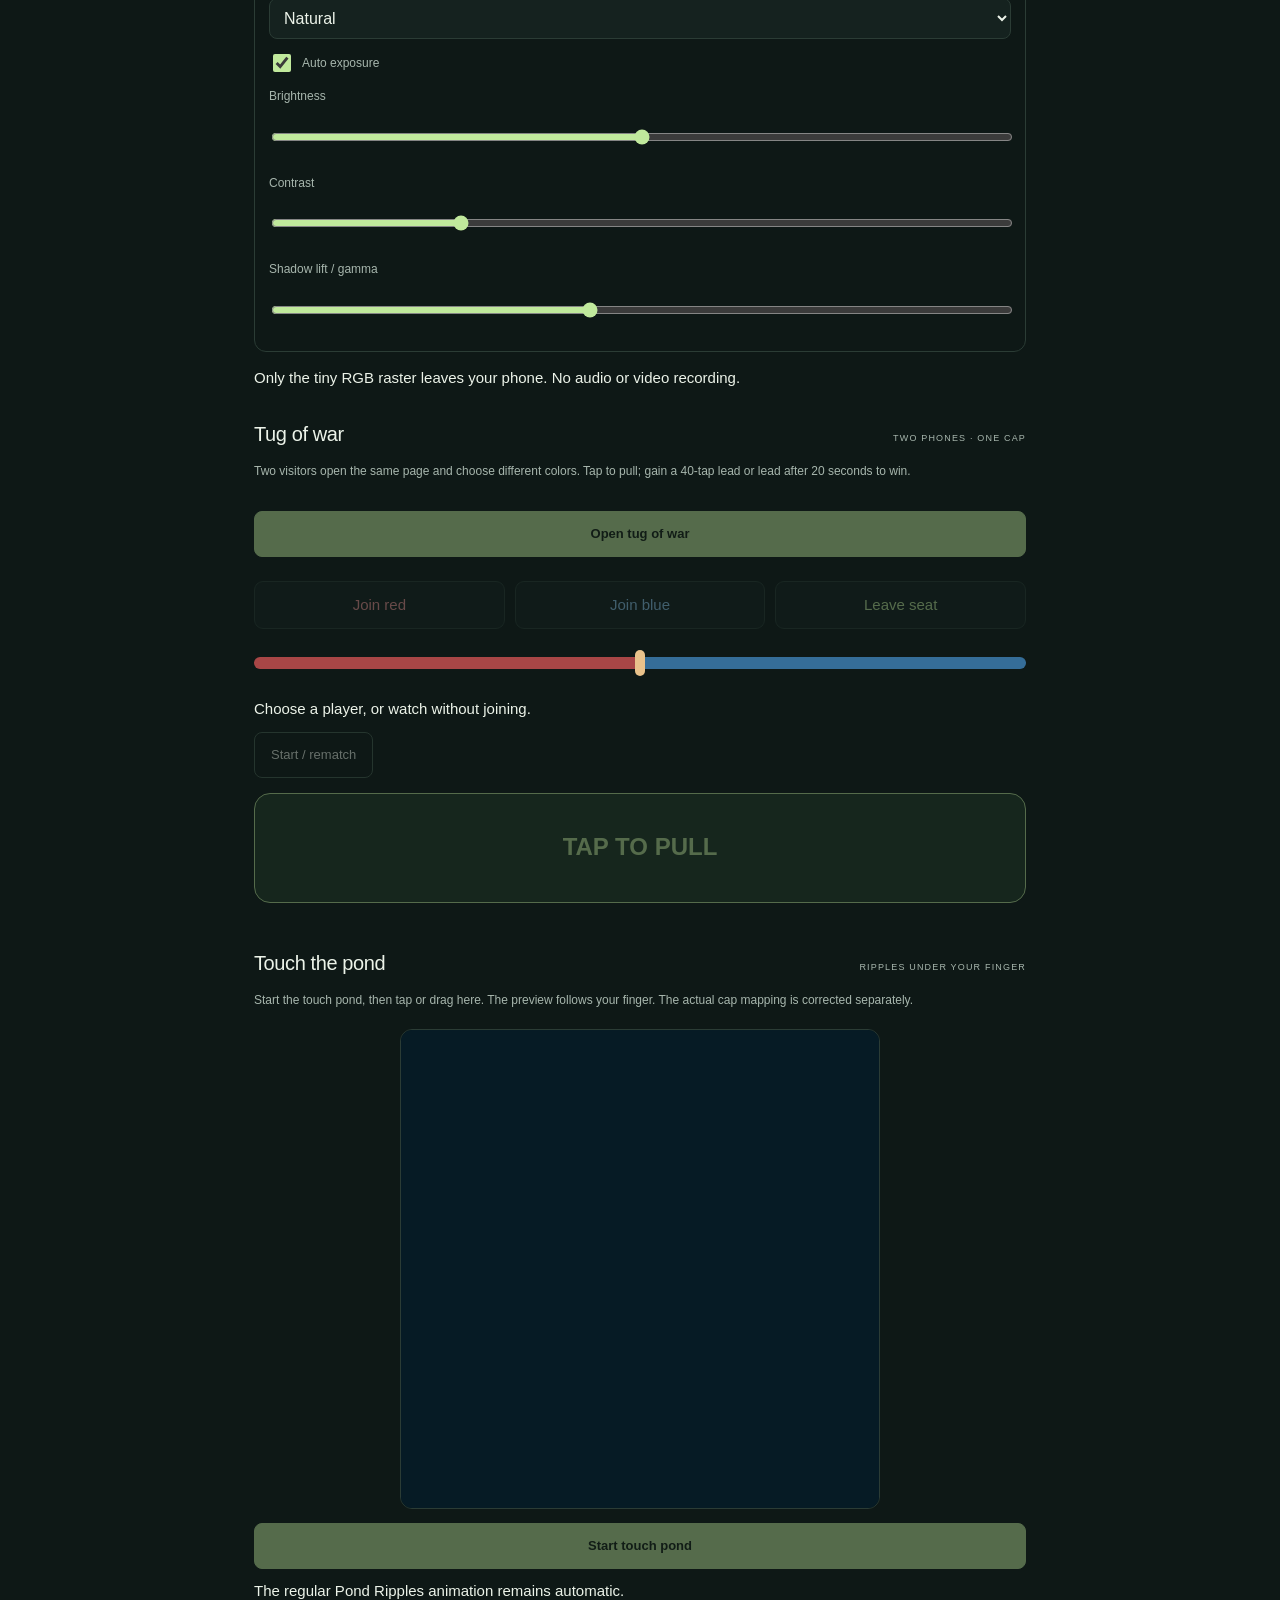
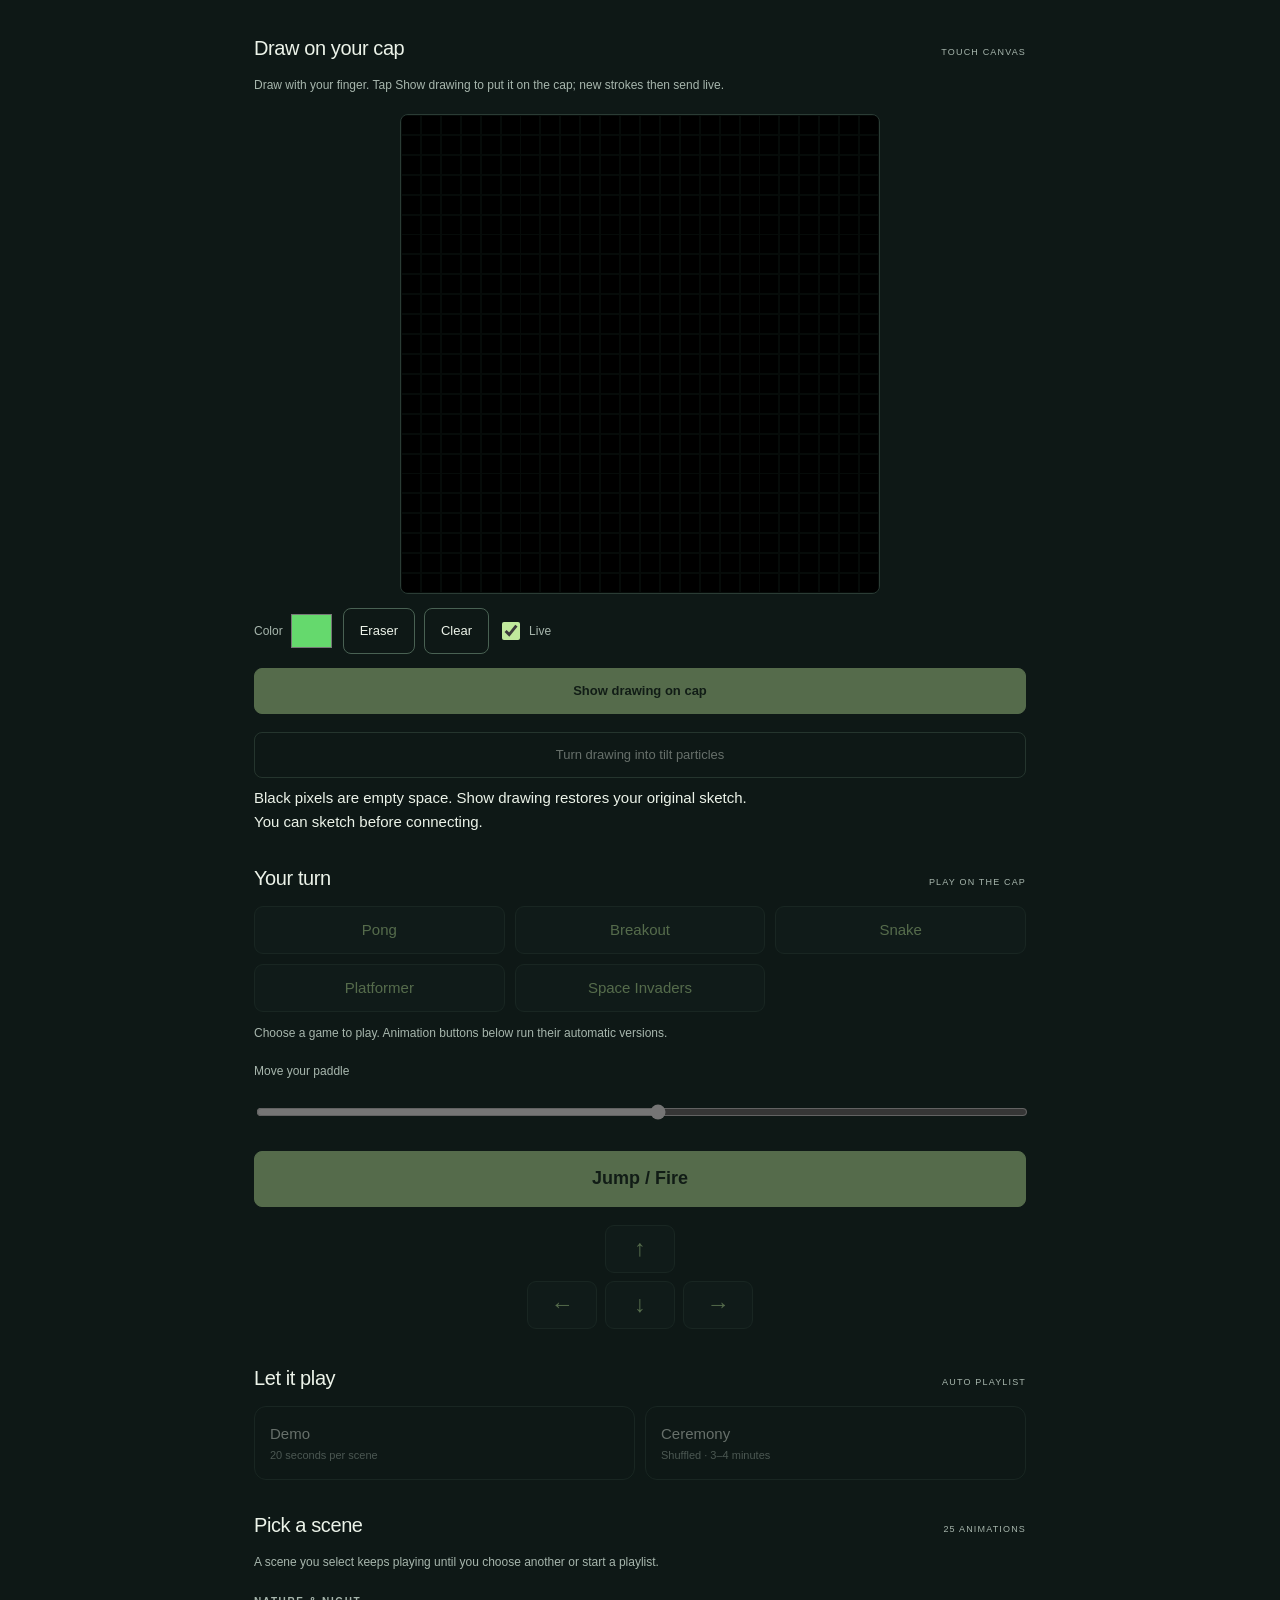
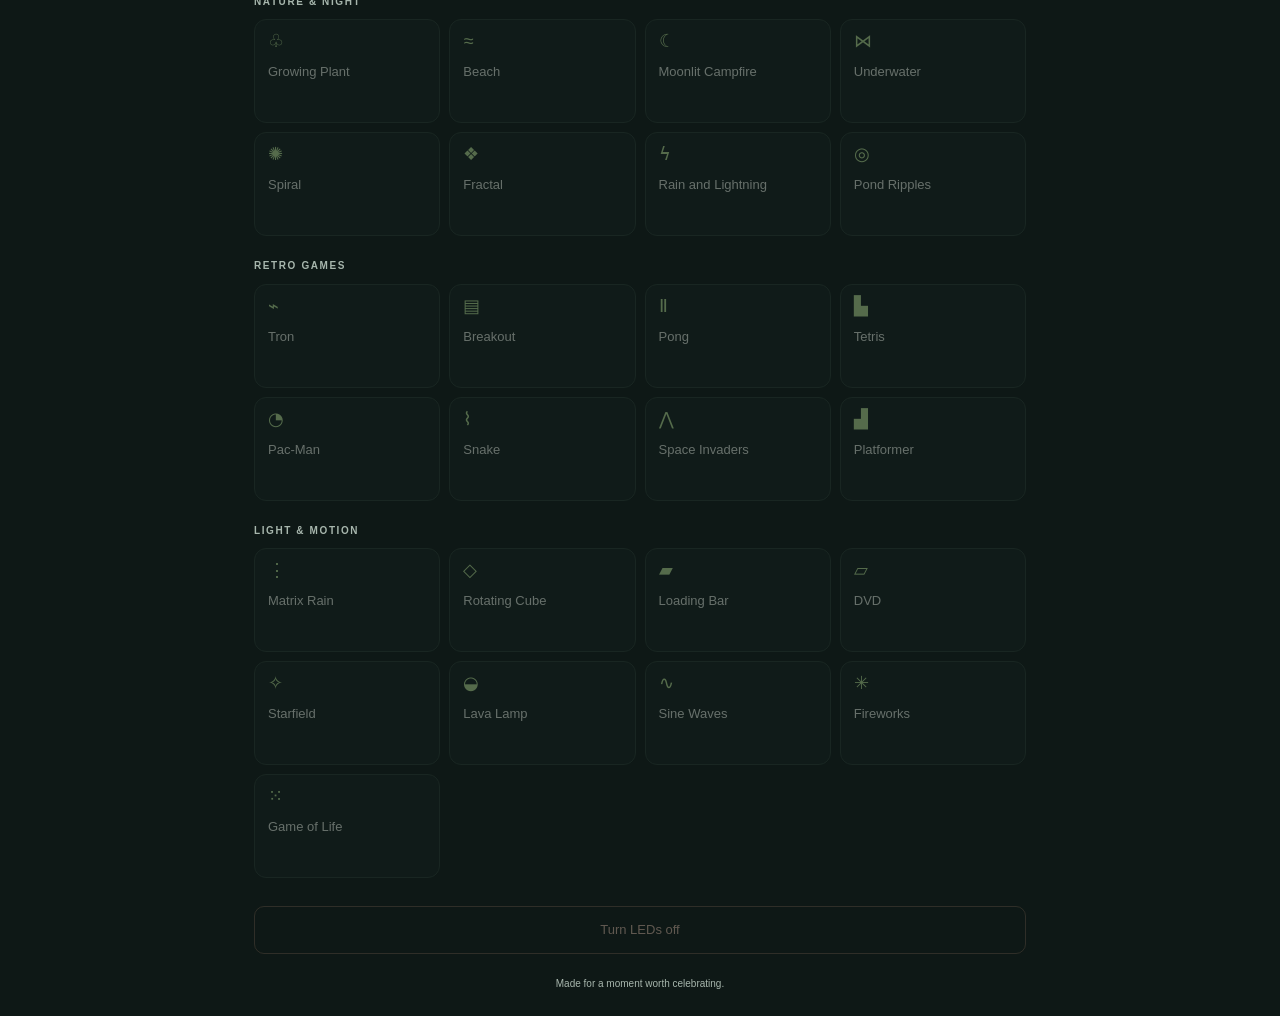
==== commit 1c5b80ef: "Add files via upload" ====
--- a/index.html
+++ b/index.html
@@ -5,9 +5,9 @@
   <meta name="viewport" content="width=device-width,initial-scale=1,viewport-fit=cover">
   <meta name="theme-color" content="#0e1816">
   <title>Graduation Cap · Controller</title>
-  <link rel="stylesheet" href="style.css?v=10">
-  <script src="sensors.js?v=10" defer></script>
-  <script src="app.js?v=10" defer></script>
+  <link rel="stylesheet" href="style.css?v=11">
+  <script src="sensors.js?v=11" defer></script>
+  <script src="app.js?v=11" defer></script>
 </head>
 <body>
 <main>
@@ -122,8 +122,8 @@
   </section>
   <footer><button id="off" class="off-button" data-control disabled>Turn LEDs off</button><p>Made for a moment worth celebrating.</p></footer>
 </main>
-<script src="creative.js?v=10" defer></script>
-<script src="pond.js?v=10" defer></script>
-<script src="effects.js?v=10" defer></script>
+<script src="creative.js?v=11" defer></script>
+<script src="pond.js?v=11" defer></script>
+<script src="effects.js?v=11" defer></script>
 </body>
 </html>
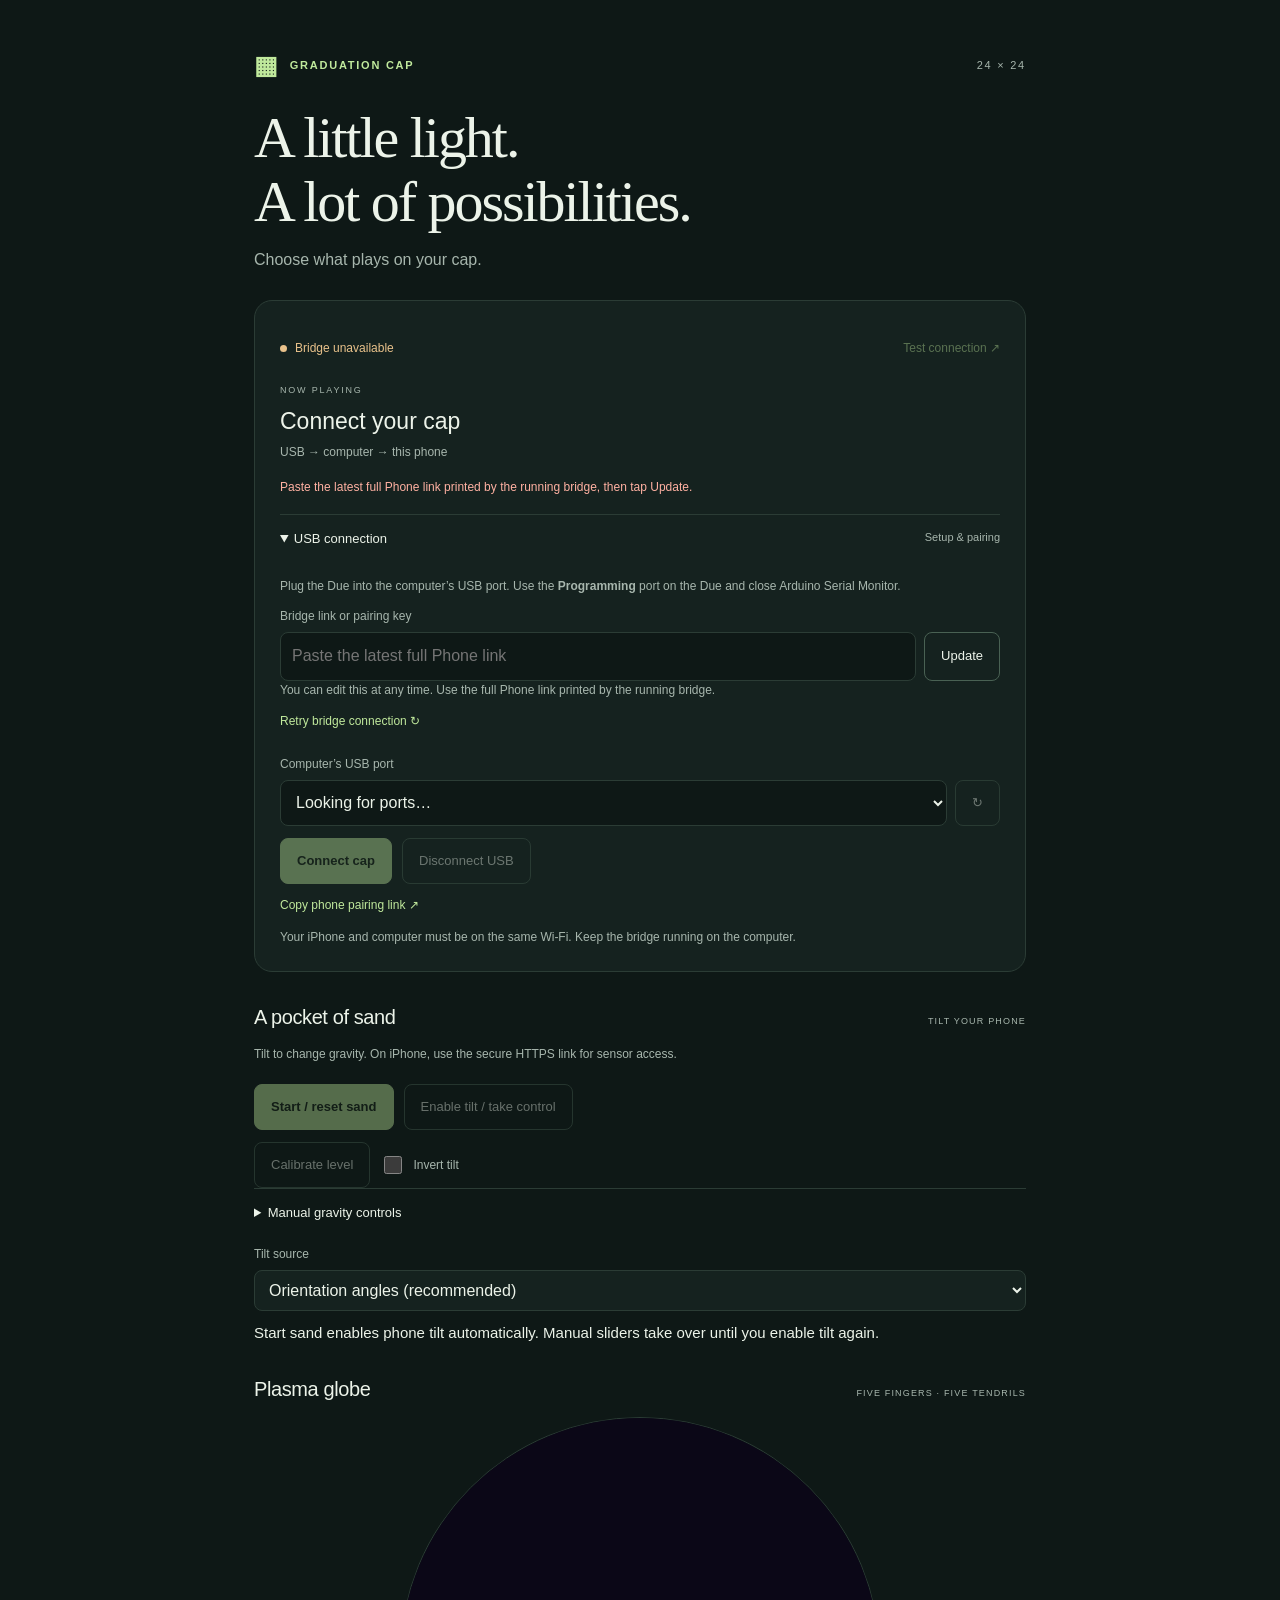
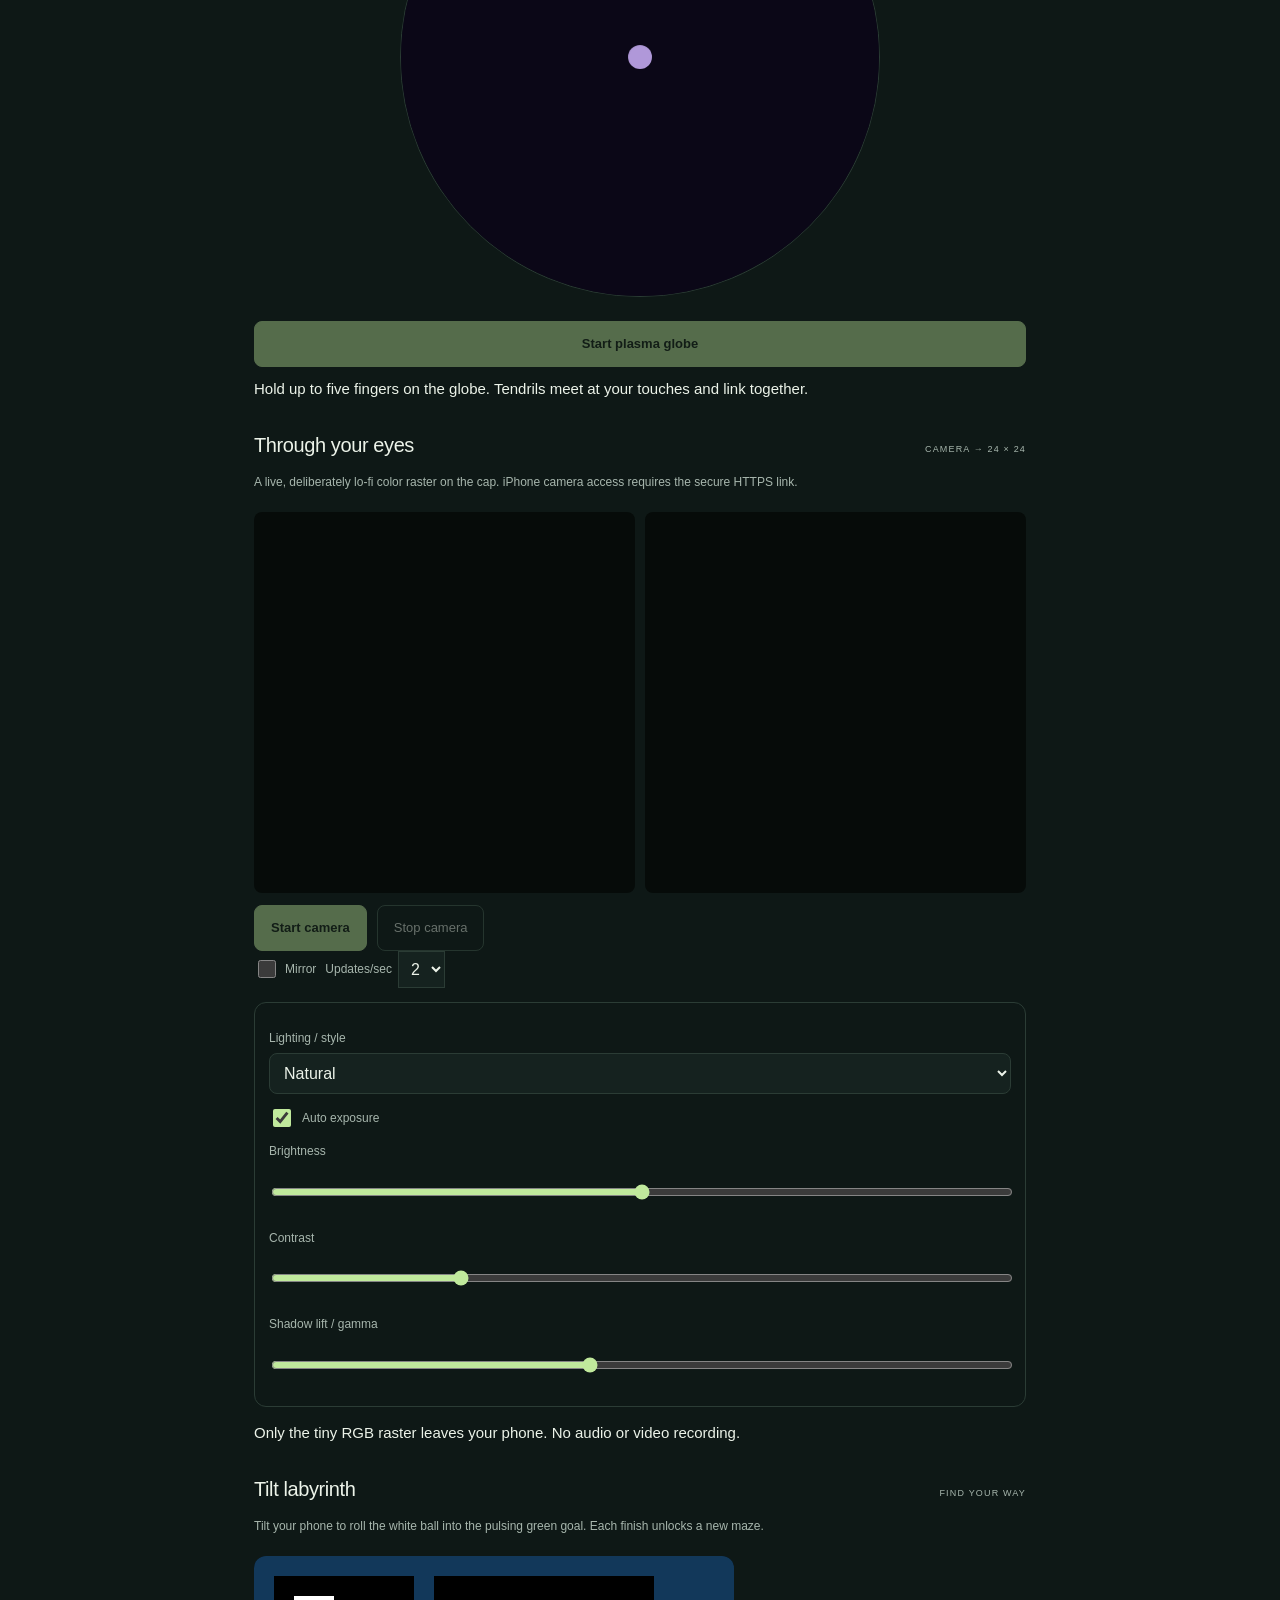
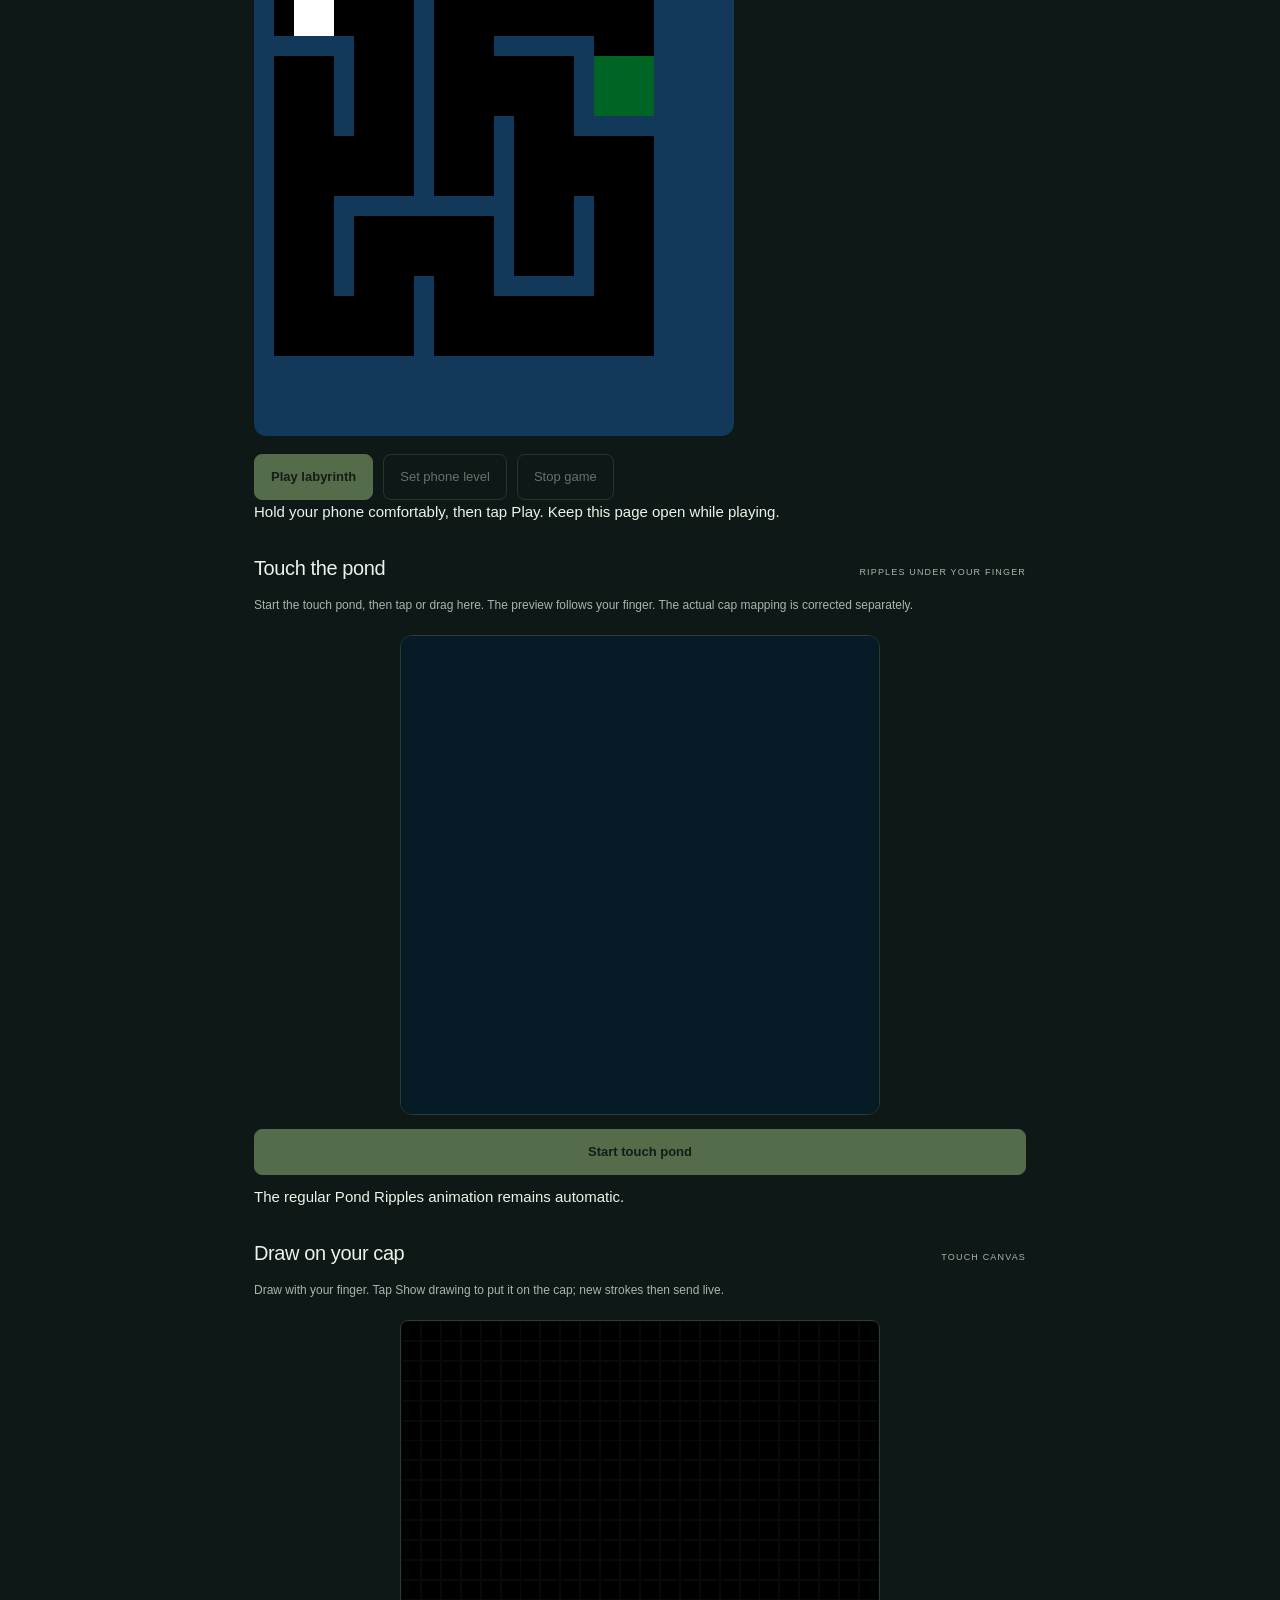
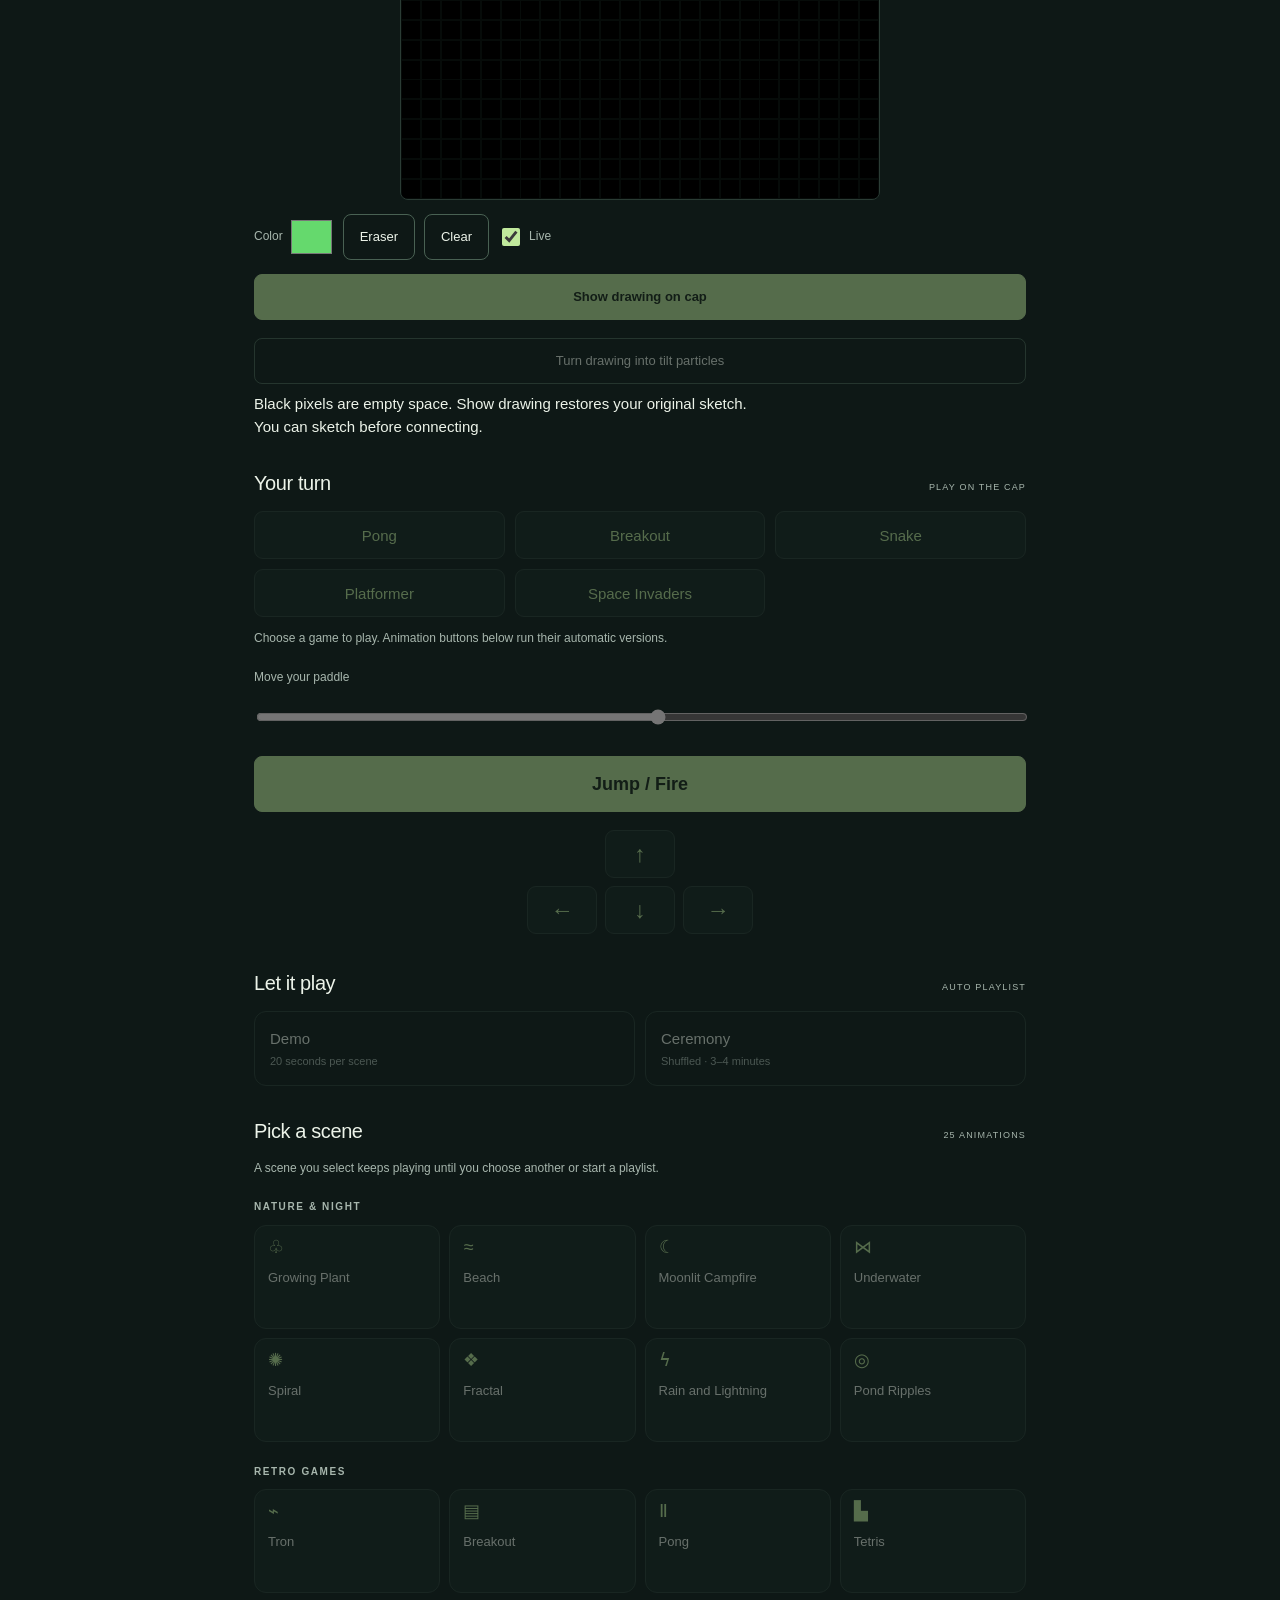
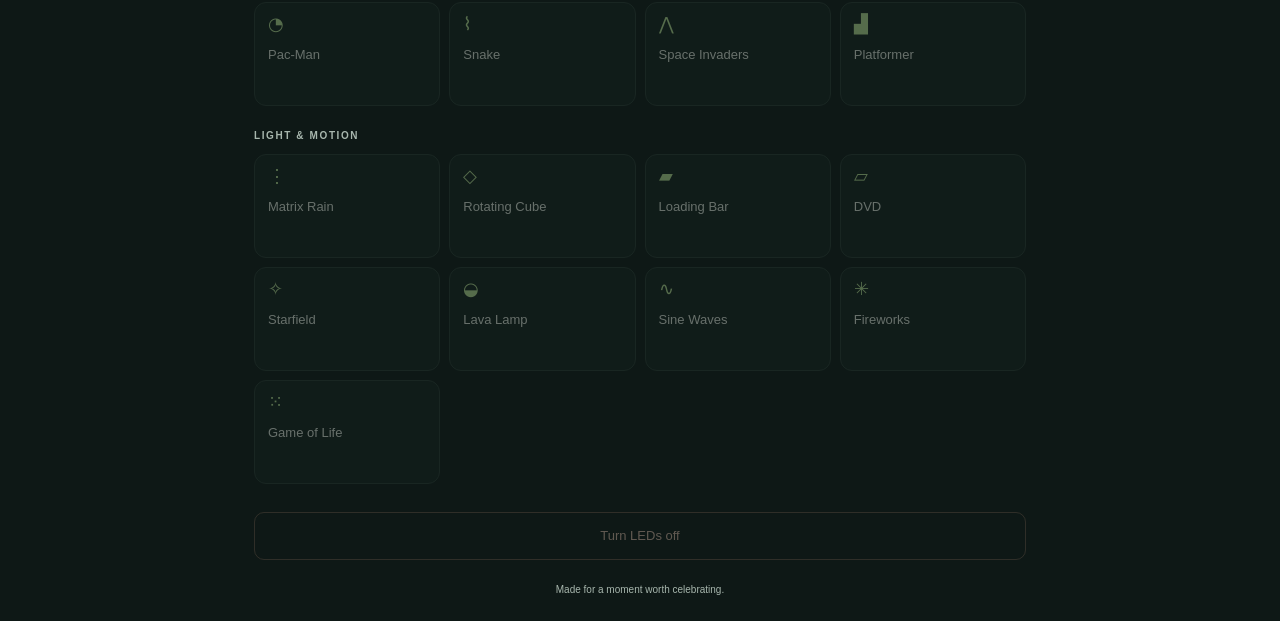
==== commit 077436f8: "Add files via upload" ====
--- a/index.html
+++ b/index.html
@@ -5,9 +5,9 @@
   <meta name="viewport" content="width=device-width,initial-scale=1,viewport-fit=cover">
   <meta name="theme-color" content="#0e1816">
   <title>Graduation Cap · Controller</title>
-  <link rel="stylesheet" href="style.css?v=11">
-  <script src="sensors.js?v=11" defer></script>
-  <script src="app.js?v=11" defer></script>
+  <link rel="stylesheet" href="style.css?v=12">
+  <script src="sensors.js?v=12" defer></script>
+  <script src="app.js?v=12" defer></script>
 </head>
 <body>
 <main>
@@ -40,11 +40,6 @@
     <div class="setup-actions"><button id="calibrateTilt" class="secondary">Calibrate level</button><label class="live-label"><input id="invertTilt" type="checkbox"> Invert tilt</label></div>
     <details><summary>Manual gravity controls</summary><label for="gravityX">Left / right</label><input id="gravityX" class="paddle-slider" type="range" min="-100" max="100" value="0"><label for="gravityY">Up / down</label><input id="gravityY" class="paddle-slider" type="range" min="-100" max="100" value="80"></details>
     <label for="tiltSource">Tilt source</label><select id="tiltSource"><option value="auto">Auto (gravity + fallback)</option><option value="gravity">Gravity sensor</option><option value="orientation" selected>Orientation angles (recommended)</option></select>
-    <details id="rawSensorPanel" open><summary>Raw iPhone readings — independent of cap connection</summary>
-    <div class="setup-actions"><button id="testSensors" class="secondary">Test phone sensors</button><button id="copyRawSensors" class="secondary">Copy report</button></div>
-    <p><a id="standaloneSensors" href="/sensor-test">Open standalone sensor test ↗</a></p>
-    <p id="rawSensorSummary" class="hint" role="status">Waiting for phone sensor test.</p><pre id="rawSensorReport" class="sensor-report" aria-live="off"></pre></details>
-    <p id="tiltDiagnostics" class="hint" role="status">Sensors: not enabled · cap gravity: not confirmed</p>
     <p id="sandStatus" class="hint" role="status">Start sand enables phone tilt automatically. Manual sliders take over until you enable tilt again.</p>
   </section>
   <section aria-label="Multi touch plasma globe">
@@ -68,15 +63,12 @@
     </div>
     <p id="videoStatus" class="hint" role="status">Only the tiny RGB raster leaves your phone. No audio or video recording.</p>
   </section>
-  <section aria-label="Two player tug of war">
-    <div class="section-title"><h2>Tug of war</h2><span>TWO PHONES · ONE CAP</span></div>
-    <p class="section-note">Two visitors open the same page and choose different colors. Tap to pull; gain a 40-tap lead or lead after 20 seconds to win.</p>
-    <button id="openTug" class="primary" data-control disabled>Open tug of war</button>
-    <div class="game-buttons tug-seats"><button id="joinRed" disabled>Join red</button><button id="joinBlue" disabled>Join blue</button><button id="leaveTug" disabled>Leave seat</button></div>
-    <div class="tug-track" aria-label="Shared rope position"><span id="tugKnot"></span></div>
-    <p id="tugStatus" class="hint" role="status">Choose a player, or watch without joining.</p>
-    <div class="setup-actions"><button id="startTug" class="secondary" disabled>Start / rematch</button></div>
-    <button id="tapTug" class="tap-button" disabled>TAP TO PULL</button>
+  <section aria-label="Tilt labyrinth">
+    <div class="section-title"><h2>Tilt labyrinth</h2><span>FIND YOUR WAY</span></div>
+    <p class="section-note">Tilt your phone to roll the white ball into the pulsing green goal. Each finish unlocks a new maze.</p>
+    <canvas id="labyrinthCanvas" width="480" height="480" aria-label="Maze preview. White ball, blue walls, green goal." style="width:100%;max-width:480px;image-rendering:pixelated;border-radius:12px;background:#050909"></canvas>
+    <div class="setup-actions"><button id="startLabyrinth" class="primary" data-control disabled>Play labyrinth</button><button id="levelLabyrinth" class="secondary" disabled>Set phone level</button><button id="stopLabyrinth" class="secondary" disabled>Stop game</button></div>
+    <p id="labyrinthStatus" class="hint" role="status">Hold your phone comfortably, then tap Play. Keep this page open while playing.</p>
   </section>
   <section aria-label="Interactive pond ripples">
     <div class="section-title"><h2>Touch the pond</h2><span>RIPPLES UNDER YOUR FINGER</span></div>
@@ -122,8 +114,10 @@
   </section>
   <footer><button id="off" class="off-button" data-control disabled>Turn LEDs off</button><p>Made for a moment worth celebrating.</p></footer>
 </main>
-<script src="creative.js?v=11" defer></script>
-<script src="pond.js?v=11" defer></script>
-<script src="effects.js?v=11" defer></script>
+<script src="creative.js?v=12" defer></script>
+<script src="pond.js?v=12" defer></script>
+<script src="effects.js?v=12" defer></script>
+<script src="maze.js?v=12" defer></script>
+<script src="labyrinth.js?v=12" defer></script>
 </body>
 </html>
--- a/style.css
+++ b/style.css
@@ -4,7 +4,7 @@
 .game-action{display:block;width:100%;margin:14px 0;min-height:56px;font-size:18px;touch-action:manipulation}
 
 #rippleCanvas{display:block;width:100%;max-width:480px;aspect-ratio:1;margin:0 auto 14px;border:1px solid var(--line);border-radius:12px;touch-action:none}#startRipples{width:100%;margin-bottom:10px}#rippleStatus{margin-bottom:24px}
-#plasmaCanvas{display:block;width:100%;max-width:480px;aspect-ratio:1;margin:0 auto 14px;border:1px solid var(--line);border-radius:50%;touch-action:none}#startPlasma,#openTug{width:100%;margin:10px 0}.camera-previews{display:grid;grid-template-columns:1fr 1fr;gap:10px}.camera-previews video,.camera-previews canvas{display:block;background:#060b09;max-width:100%;width:100%;aspect-ratio:1;object-fit:cover;border-radius:8px}.camera-previews canvas{image-rendering:pixelated}.drawing-tools select{background:var(--panel);color:var(--text);border:1px solid var(--line);padding:8px;font-size:16px}.tug-seats{margin-top:14px}#joinRed{color:#ef9696}#joinBlue{color:#8dc7ed}.tug-track{height:12px;border-radius:8px;background:linear-gradient(90deg,#a84646 0 50%,#356d98 50%);position:relative;margin:28px 0}#tugKnot{position:absolute;left:50%;top:-7px;height:26px;width:10px;background:var(--amber);border-radius:5px;transform:translateX(-50%);transition:left .15s}.tap-button{width:100%;min-height:110px;border:1px solid var(--green);border-radius:16px;background:#233c28;color:var(--green);font:600 24px/1.2 -apple-system,sans-serif;margin:15px 0;touch-action:none;user-select:none;-webkit-user-select:none}.setup-actions .live-label{margin:auto 0;display:flex;gap:8px;align-items:center}
+#plasmaCanvas{display:block;width:100%;max-width:480px;aspect-ratio:1;margin:0 auto 14px;border:1px solid var(--line);border-radius:50%;touch-action:none}#startPlasma{width:100%;margin:10px 0}.camera-previews{display:grid;grid-template-columns:1fr 1fr;gap:10px}.camera-previews video,.camera-previews canvas{display:block;background:#060b09;max-width:100%;width:100%;aspect-ratio:1;object-fit:cover;border-radius:8px}.camera-previews canvas{image-rendering:pixelated}.drawing-tools select{background:var(--panel);color:var(--text);border:1px solid var(--line);padding:8px;font-size:16px}.setup-actions .live-label{margin:auto 0;display:flex;gap:8px;align-items:center}
 
 .video-filters{border:1px solid var(--line);border-radius:12px;padding:14px;margin:14px 0}.video-filters>select{width:100%;background:var(--panel);color:var(--text);border:1px solid var(--line);border-radius:8px;padding:10px;font-size:16px}.video-filters .live-label{display:flex;gap:8px;align-items:center}#animateDrawing{width:100%;margin:8px 0}
 
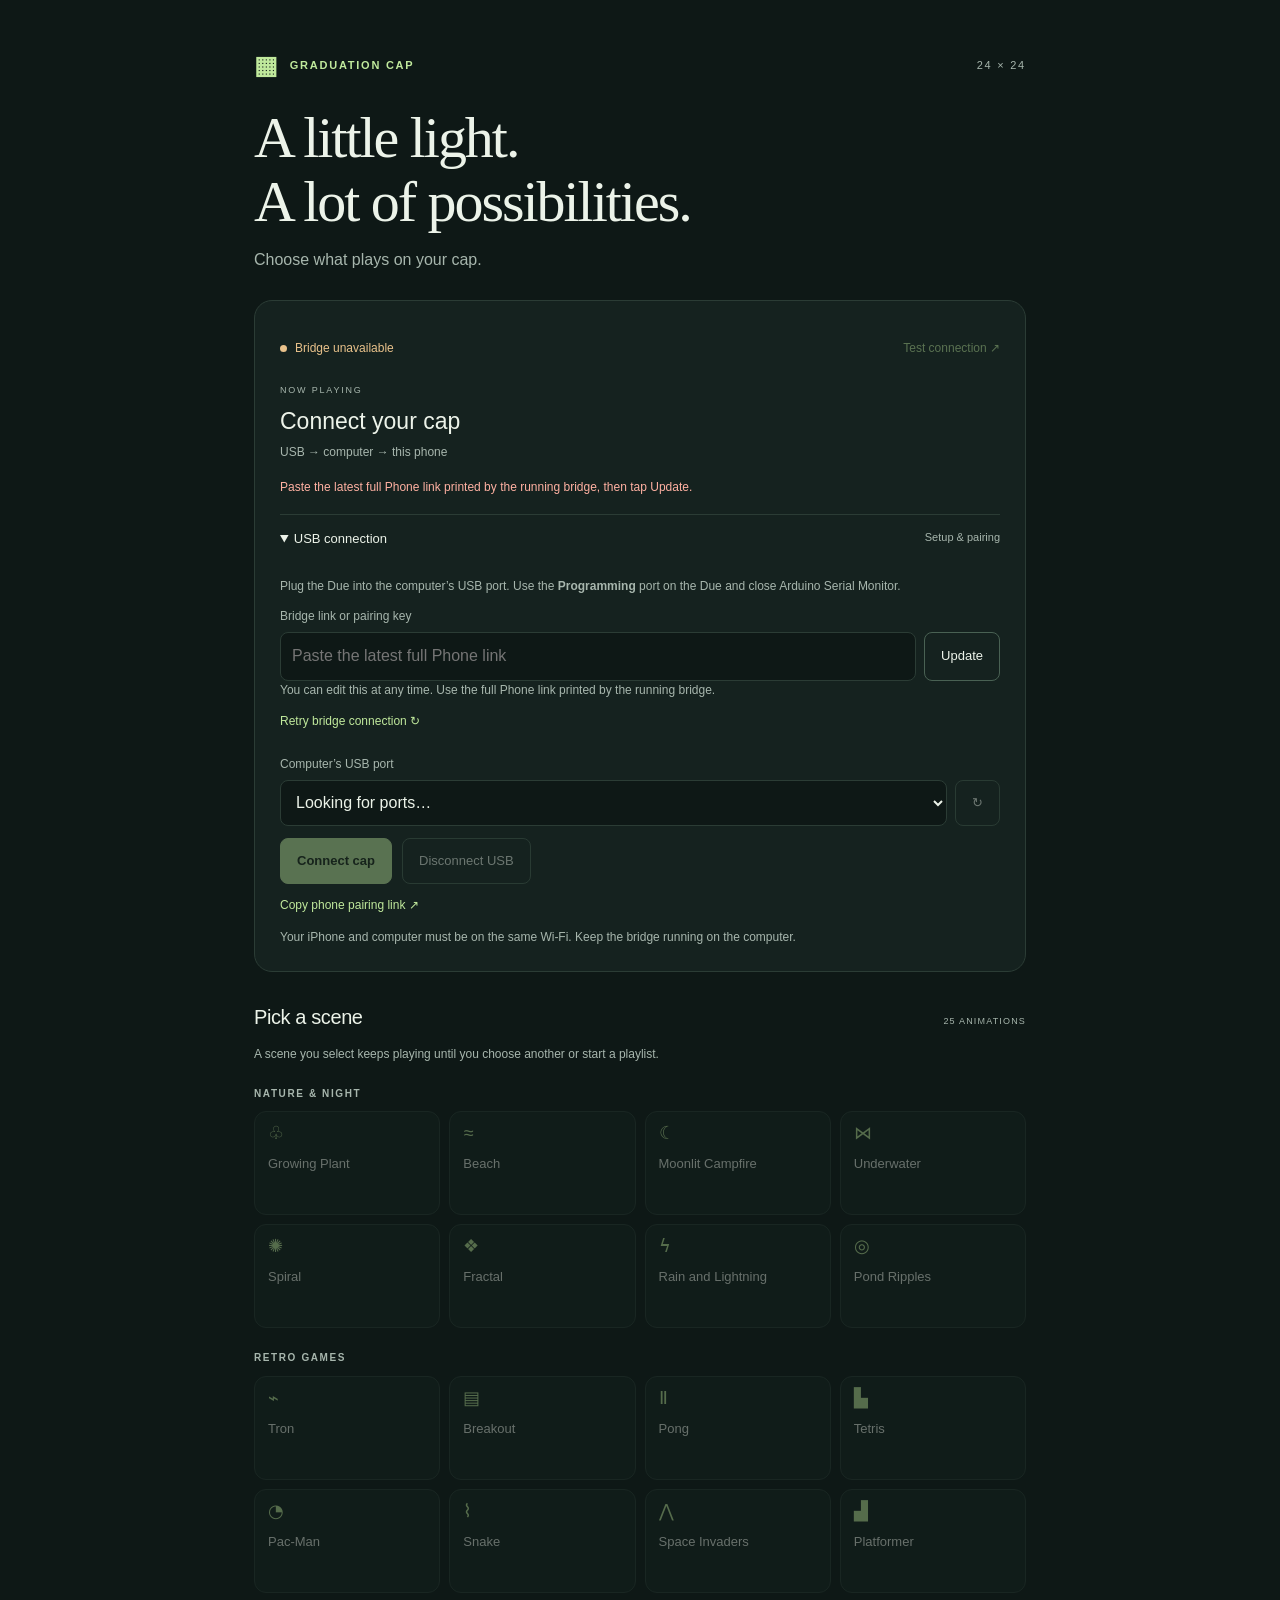
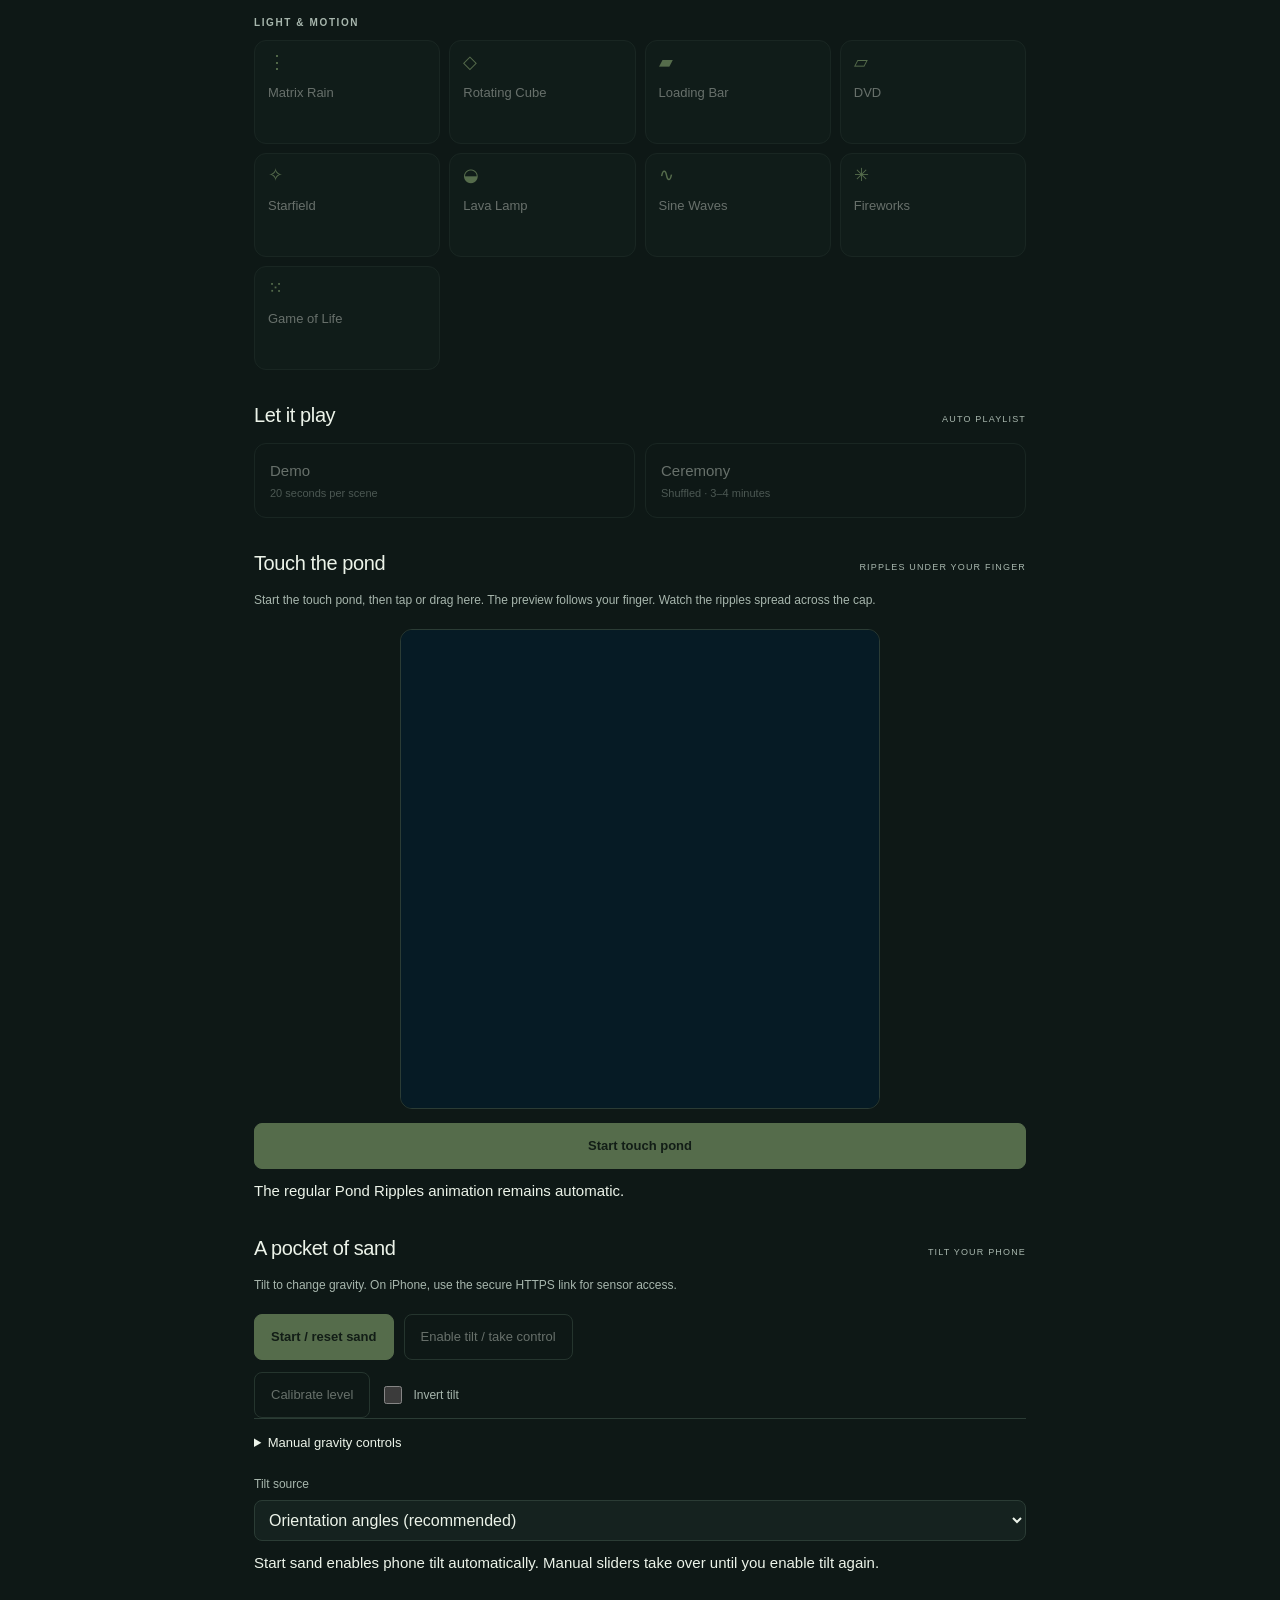
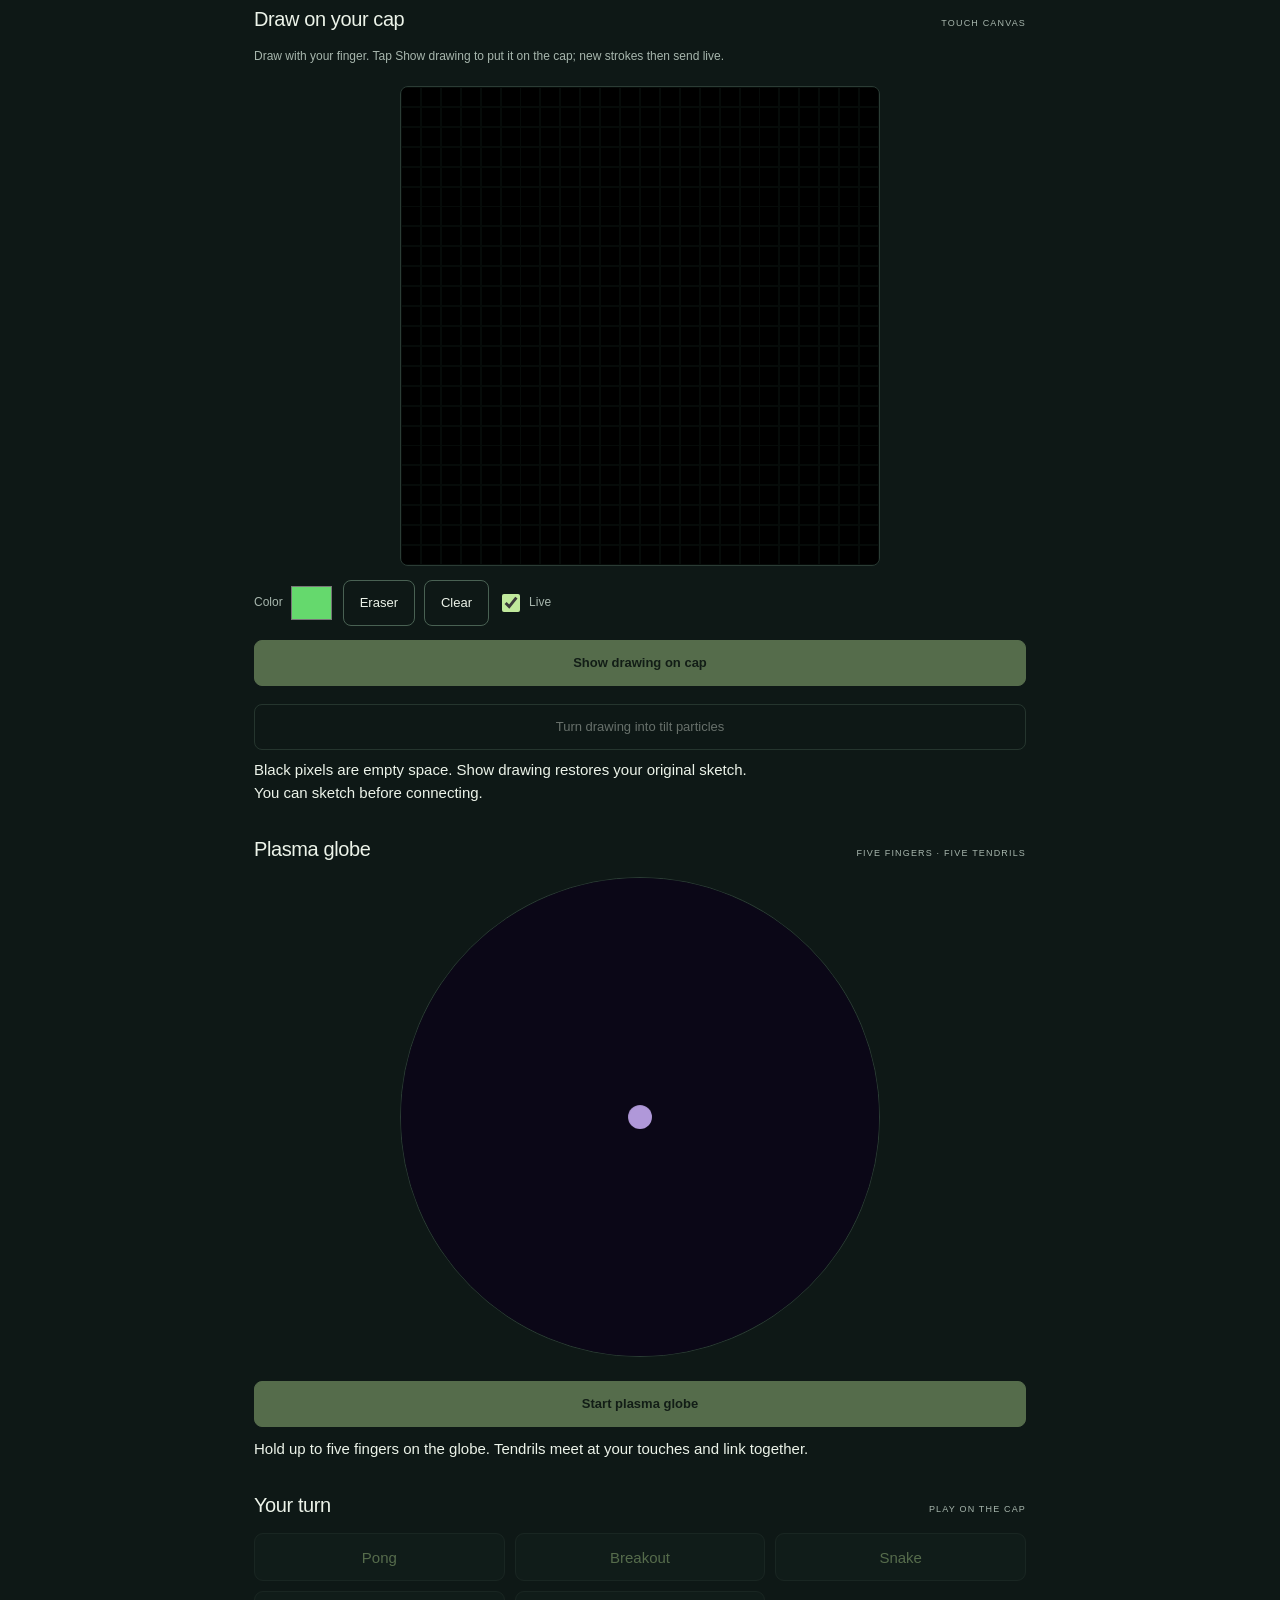
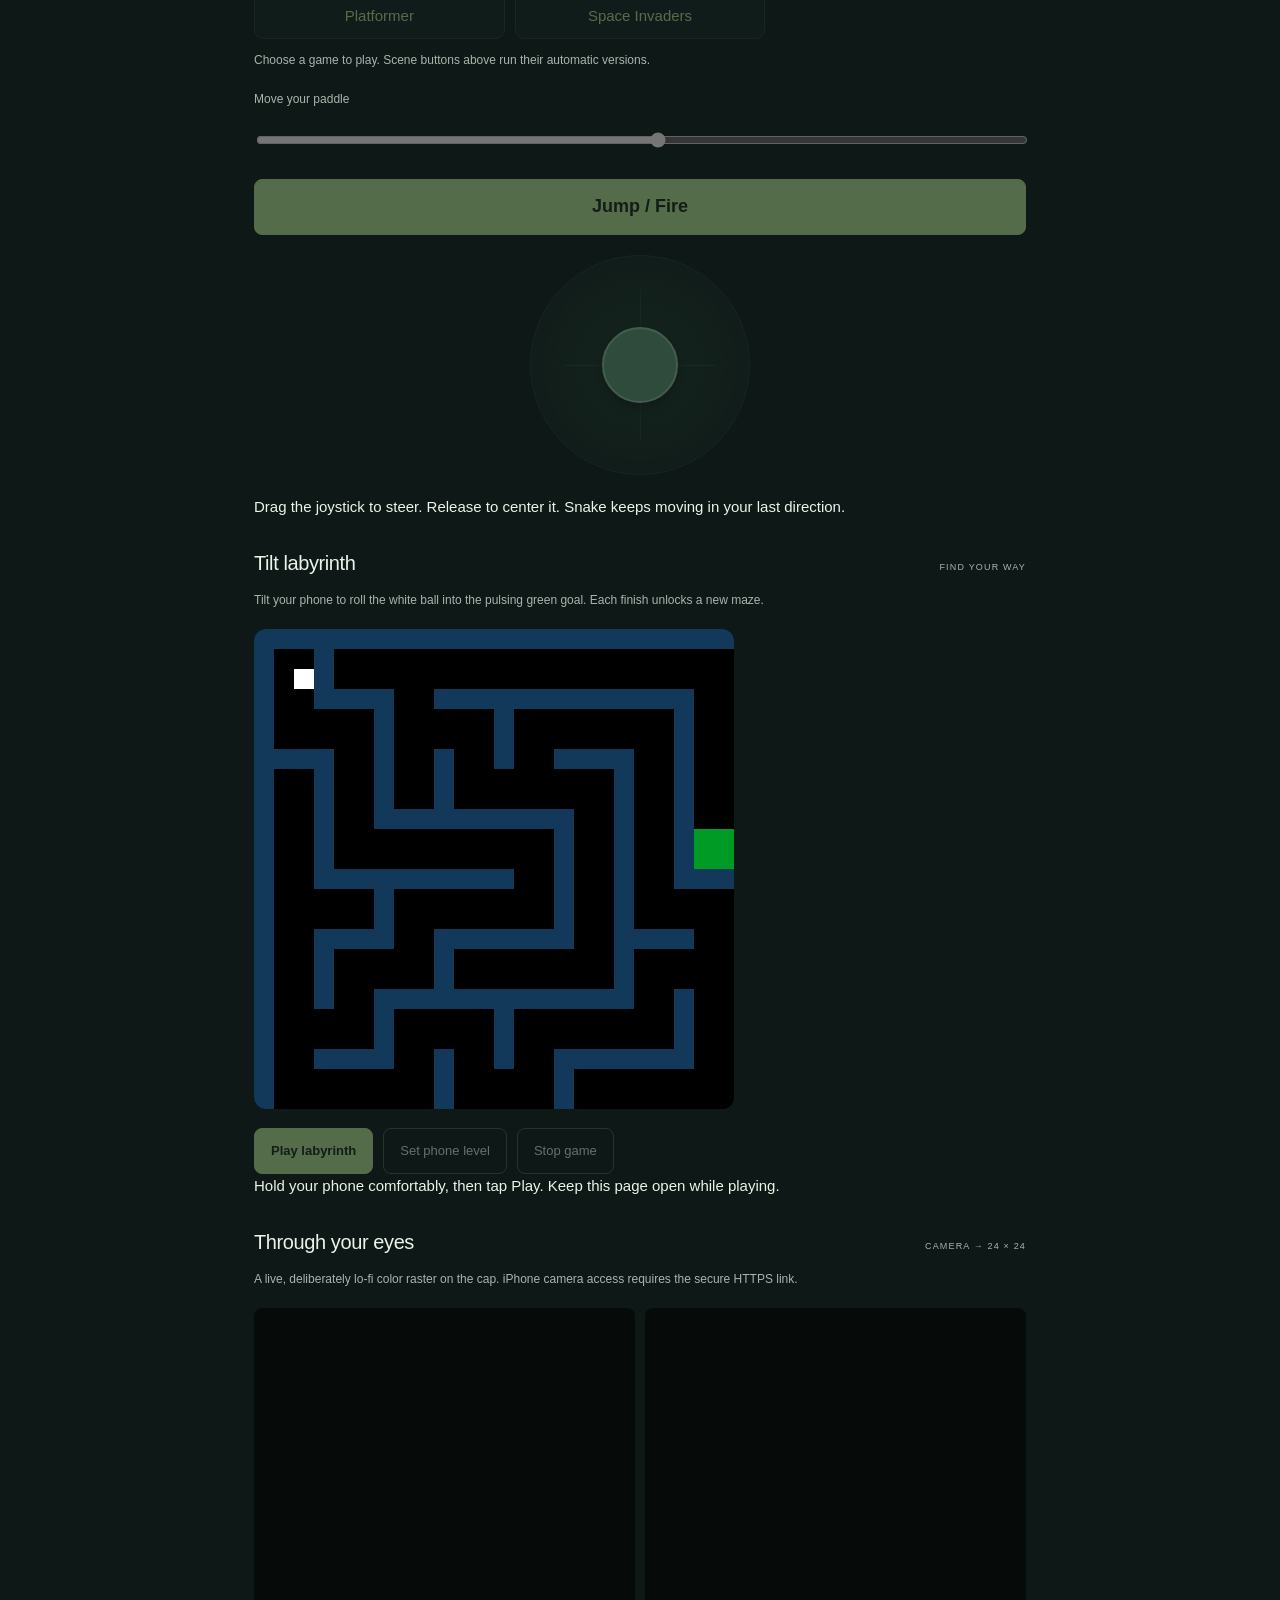
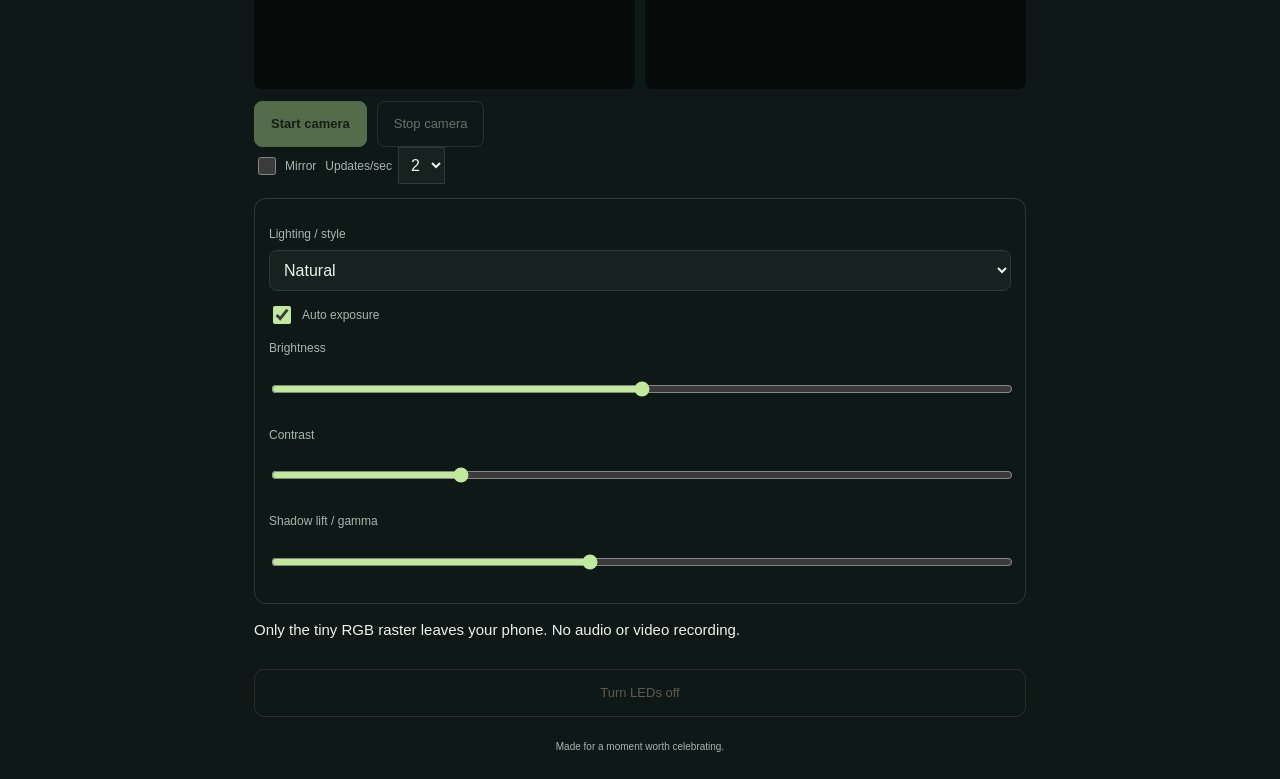
==== commit 1d03b1ed: "Add files via upload" ====
--- a/index.html
+++ b/index.html
@@ -5,9 +5,9 @@
   <meta name="viewport" content="width=device-width,initial-scale=1,viewport-fit=cover">
   <meta name="theme-color" content="#0e1816">
   <title>Graduation Cap · Controller</title>
-  <link rel="stylesheet" href="style.css?v=12">
-  <script src="sensors.js?v=12" defer></script>
-  <script src="app.js?v=12" defer></script>
+  <link rel="stylesheet" href="style.css?v=13">
+  <script src="sensors.js?v=13" defer></script>
+  <script src="app.js?v=13" defer></script>
 </head>
 <body>
 <main>
@@ -33,6 +33,22 @@
       </div>
     </details>
   </section>
+  <section aria-label="Select an animation">
+    <div class="section-title"><h2>Pick a scene</h2><span id="sceneCount">25 ANIMATIONS</span></div>
+    <p class="section-note">A scene you select keeps playing until you choose another or start a playlist.</p>
+    <div id="animations"></div>
+  </section>
+  <section class="playlist" aria-label="Playback controls">
+    <div class="section-title"><h2>Let it play</h2><span>AUTO PLAYLIST</span></div>
+    <div class="mode-buttons"><button data-mode="DEMO" data-control disabled><strong>Demo</strong><span>20 seconds per scene</span></button><button data-mode="CEREMONY" data-control disabled><strong>Ceremony</strong><span>Shuffled · 3–4 minutes</span></button></div>
+  </section>
+  <section aria-label="Interactive pond ripples">
+    <div class="section-title"><h2>Touch the pond</h2><span>RIPPLES UNDER YOUR FINGER</span></div>
+    <p class="section-note">Start the touch pond, then tap or drag here. The preview follows your finger. Watch the ripples spread across the cap.</p>
+    <canvas id="rippleCanvas" width="480" height="480" aria-label="Touch here to create ripples on the cap"></canvas>
+    <button id="startRipples" class="primary" data-control disabled>Start touch pond</button>
+    <p id="rippleStatus" class="hint" role="status">The regular Pond Ripples animation remains automatic.</p>
+  </section>
   <section id="sandSection" aria-label="Tilt controlled sand">
     <div class="section-title"><h2>A pocket of sand</h2><span>TILT YOUR PHONE</span></div>
     <p class="section-note">Tilt to change gravity. On iPhone, use the secure HTTPS link for sensor access.</p>
@@ -42,11 +58,42 @@
     <label for="tiltSource">Tilt source</label><select id="tiltSource"><option value="auto">Auto (gravity + fallback)</option><option value="gravity">Gravity sensor</option><option value="orientation" selected>Orientation angles (recommended)</option></select>
     <p id="sandStatus" class="hint" role="status">Start sand enables phone tilt automatically. Manual sliders take over until you enable tilt again.</p>
   </section>
+  <section class="creative" aria-label="Touch drawing">
+    <div class="section-title"><h2>Draw on your cap</h2><span>TOUCH CANVAS</span></div>
+    <p class="section-note">Draw with your finger. Tap Show drawing to put it on the cap; new strokes then send live.</p>
+    <canvas id="drawCanvas" width="480" height="480" aria-label="24 by 24 pixel drawing canvas"></canvas>
+    <div class="drawing-tools">
+      <label class="color-label">Color <input id="brushColor" type="color" value="#65d96d"></label>
+      <button id="eraser" class="secondary" aria-pressed="false">Eraser</button>
+      <button id="clearDrawing" class="secondary">Clear</button>
+      <label class="live-label"><input id="liveDrawing" type="checkbox" checked> Live</label>
+    </div>
+    <button id="showDrawing" class="primary" data-control disabled>Show drawing on cap</button>
+    <button id="animateDrawing" class="secondary" data-control disabled>Turn drawing into tilt particles</button>
+    <p id="drawingTiltStatus" class="hint" role="status">Black pixels are empty space. Show drawing restores your original sketch.</p>
+    <p id="drawingStatus" class="hint" role="status">You can sketch before connecting.</p>
+  </section>
   <section aria-label="Multi touch plasma globe">
     <div class="section-title"><h2>Plasma globe</h2><span>FIVE FINGERS · FIVE TENDRILS</span></div>
     <canvas id="plasmaCanvas" width="480" height="480" aria-label="Touch with multiple fingers to attract plasma tendrils"></canvas>
     <button id="startPlasma" class="primary" data-control disabled>Start plasma globe</button>
     <p id="plasmaStatus" class="hint" role="status">Hold up to five fingers on the globe. Tendrils meet at your touches and link together.</p>
+  </section>
+  <section aria-label="Playable games">
+    <div class="section-title"><h2>Your turn</h2><span>PLAY ON THE CAP</span></div>
+    <div class="game-buttons"><button data-game="6" data-control disabled>Pong</button><button data-game="3" data-control disabled>Breakout</button><button data-game="13" data-control disabled>Snake</button><button data-game="16" data-control disabled>Platformer</button><button data-game="14" data-control disabled>Space Invaders</button></div>
+    <p id="gameHelp" class="section-note">Choose a game to play. Scene buttons above run their automatic versions.</p>
+    <label id="paddleLabel" for="paddle">Move your paddle</label><input id="paddle" class="paddle-slider" type="range" min="0" max="23" value="12" disabled>
+    <button id="gameAction" class="primary game-action" disabled>Jump / Fire</button>
+    <div id="snakePad" class="touch-joystick" tabindex="0" role="group" aria-label="Touch joystick. Drag to steer; arrow keys also work." aria-disabled="true"><span class="joystick-cross" aria-hidden="true"></span><span id="joystickKnob" aria-hidden="true"></span></div>
+    <p class="hint">Drag the joystick to steer. Release to center it. Snake keeps moving in your last direction.</p>
+  </section>
+  <section aria-label="Tilt labyrinth">
+    <div class="section-title"><h2>Tilt labyrinth</h2><span>FIND YOUR WAY</span></div>
+    <p class="section-note">Tilt your phone to roll the white ball into the pulsing green goal. Each finish unlocks a new maze.</p>
+    <canvas id="labyrinthCanvas" width="480" height="480" aria-label="Maze preview. White ball, blue walls, green goal." style="width:100%;max-width:480px;image-rendering:pixelated;border-radius:12px;background:#050909"></canvas>
+    <div class="setup-actions"><button id="startLabyrinth" class="primary" data-control disabled>Play labyrinth</button><button id="levelLabyrinth" class="secondary" disabled>Set phone level</button><button id="stopLabyrinth" class="secondary" disabled>Stop game</button></div>
+    <p id="labyrinthStatus" class="hint" role="status">Hold your phone comfortably, then tap Play. Keep this page open while playing.</p>
   </section>
   <section aria-label="Live camera rasterization">
     <div class="section-title"><h2>Through your eyes</h2><span>CAMERA → 24 × 24</span></div>
@@ -63,61 +110,12 @@
     </div>
     <p id="videoStatus" class="hint" role="status">Only the tiny RGB raster leaves your phone. No audio or video recording.</p>
   </section>
-  <section aria-label="Tilt labyrinth">
-    <div class="section-title"><h2>Tilt labyrinth</h2><span>FIND YOUR WAY</span></div>
-    <p class="section-note">Tilt your phone to roll the white ball into the pulsing green goal. Each finish unlocks a new maze.</p>
-    <canvas id="labyrinthCanvas" width="480" height="480" aria-label="Maze preview. White ball, blue walls, green goal." style="width:100%;max-width:480px;image-rendering:pixelated;border-radius:12px;background:#050909"></canvas>
-    <div class="setup-actions"><button id="startLabyrinth" class="primary" data-control disabled>Play labyrinth</button><button id="levelLabyrinth" class="secondary" disabled>Set phone level</button><button id="stopLabyrinth" class="secondary" disabled>Stop game</button></div>
-    <p id="labyrinthStatus" class="hint" role="status">Hold your phone comfortably, then tap Play. Keep this page open while playing.</p>
-  </section>
-  <section aria-label="Interactive pond ripples">
-    <div class="section-title"><h2>Touch the pond</h2><span>RIPPLES UNDER YOUR FINGER</span></div>
-    <p class="section-note">Start the touch pond, then tap or drag here. The preview follows your finger. The actual cap mapping is corrected separately.</p>
-    <canvas id="rippleCanvas" width="480" height="480" aria-label="Touch here to create ripples on the cap"></canvas>
-    <button id="startRipples" class="primary" data-control disabled>Start touch pond</button>
-    <p id="rippleStatus" class="hint" role="status">The regular Pond Ripples animation remains automatic.</p>
-  </section>
-  <section class="creative" aria-label="Touch drawing">
-    <div class="section-title"><h2>Draw on your cap</h2><span>TOUCH CANVAS</span></div>
-    <p class="section-note">Draw with your finger. Tap Show drawing to put it on the cap; new strokes then send live.</p>
-    <canvas id="drawCanvas" width="480" height="480" aria-label="24 by 24 pixel drawing canvas"></canvas>
-    <div class="drawing-tools">
-      <label class="color-label">Color <input id="brushColor" type="color" value="#65d96d"></label>
-      <button id="eraser" class="secondary" aria-pressed="false">Eraser</button>
-      <button id="clearDrawing" class="secondary">Clear</button>
-      <label class="live-label"><input id="liveDrawing" type="checkbox" checked> Live</label>
-    </div>
-    <button id="showDrawing" class="primary" data-control disabled>Show drawing on cap</button>
-    <button id="animateDrawing" class="secondary" data-control disabled>Turn drawing into tilt particles</button>
-    <p id="drawingTiltStatus" class="hint" role="status">Black pixels are empty space. Show drawing restores your original sketch.</p>
-    <p id="drawingStatus" class="hint" role="status">You can sketch before connecting.</p>
-  </section>
-  <section aria-label="Playable games">
-    <div class="section-title"><h2>Your turn</h2><span>PLAY ON THE CAP</span></div>
-    <div class="game-buttons"><button data-game="6" data-control disabled>Pong</button><button data-game="3" data-control disabled>Breakout</button><button data-game="13" data-control disabled>Snake</button><button data-game="16" data-control disabled>Platformer</button><button data-game="14" data-control disabled>Space Invaders</button></div>
-    <p id="gameHelp" class="section-note">Choose a game to play. Animation buttons below run their automatic versions.</p>
-    <label id="paddleLabel" for="paddle">Move your paddle</label><input id="paddle" class="paddle-slider" type="range" min="0" max="23" value="12" disabled>
-    <button id="gameAction" class="primary game-action" disabled>Jump / Fire</button>
-    <div id="snakePad" class="snake-pad" aria-label="Directional game controls and swipe area">
-      <button data-direction="UP" disabled aria-label="Move up">↑</button>
-      <div><button data-direction="LEFT" disabled aria-label="Move left">←</button><button data-direction="DOWN" disabled aria-label="Move down">↓</button><button data-direction="RIGHT" disabled aria-label="Move right">→</button></div>
-    </div>
-  </section>
-  <section class="playlist" aria-label="Playback controls">
-    <div class="section-title"><h2>Let it play</h2><span>AUTO PLAYLIST</span></div>
-    <div class="mode-buttons"><button data-mode="DEMO" data-control disabled><strong>Demo</strong><span>20 seconds per scene</span></button><button data-mode="CEREMONY" data-control disabled><strong>Ceremony</strong><span>Shuffled · 3–4 minutes</span></button></div>
-  </section>
-  <section aria-label="Select an animation">
-    <div class="section-title"><h2>Pick a scene</h2><span id="sceneCount">25 ANIMATIONS</span></div>
-    <p class="section-note">A scene you select keeps playing until you choose another or start a playlist.</p>
-    <div id="animations"></div>
-  </section>
   <footer><button id="off" class="off-button" data-control disabled>Turn LEDs off</button><p>Made for a moment worth celebrating.</p></footer>
 </main>
-<script src="creative.js?v=12" defer></script>
-<script src="pond.js?v=12" defer></script>
-<script src="effects.js?v=12" defer></script>
-<script src="maze.js?v=12" defer></script>
-<script src="labyrinth.js?v=12" defer></script>
+<script src="creative.js?v=13" defer></script>
+<script src="pond.js?v=13" defer></script>
+<script src="effects.js?v=13" defer></script>
+<script src="maze.js?v=13" defer></script>
+<script src="labyrinth.js?v=13" defer></script>
 </body>
 </html>
--- a/style.css
+++ b/style.css
@@ -11,3 +11,5 @@
 #tiltSource{width:100%;background:var(--panel);color:var(--text);padding:10px;border:1px solid var(--line);border-radius:8px;font-size:16px;margin-bottom:10px}
 
 .sensor-report{white-space:pre-wrap;overflow-wrap:anywhere;background:#0a1210;border:1px solid var(--line);border-radius:8px;padding:12px;font:11px/1.5 monospace;max-height:320px;overflow:auto}a{color:var(--green)}
+
+.touch-joystick{position:relative;width:220px;height:220px;margin:20px auto;border-radius:50%;border:1px solid var(--line);background:radial-gradient(circle,#253e33,#101d19);touch-action:none;user-select:none;-webkit-user-select:none;overflow:hidden}.touch-joystick[aria-disabled="true"]{opacity:.35}.touch-joystick:focus-visible{outline:2px solid var(--green);outline-offset:4px}.joystick-cross:before,.joystick-cross:after{content:"";position:absolute;background:#52796355;left:15%;top:50%;width:70%;height:1px}.joystick-cross:after{transform:rotate(90deg)}#joystickKnob{position:absolute;left:50%;top:50%;width:76px;height:76px;border-radius:50%;transform:translate(-50%,-50%);background:#6eaa84;border:2px solid #a5dfb5;box-shadow:0 5px 14px #0007;pointer-events:none}
